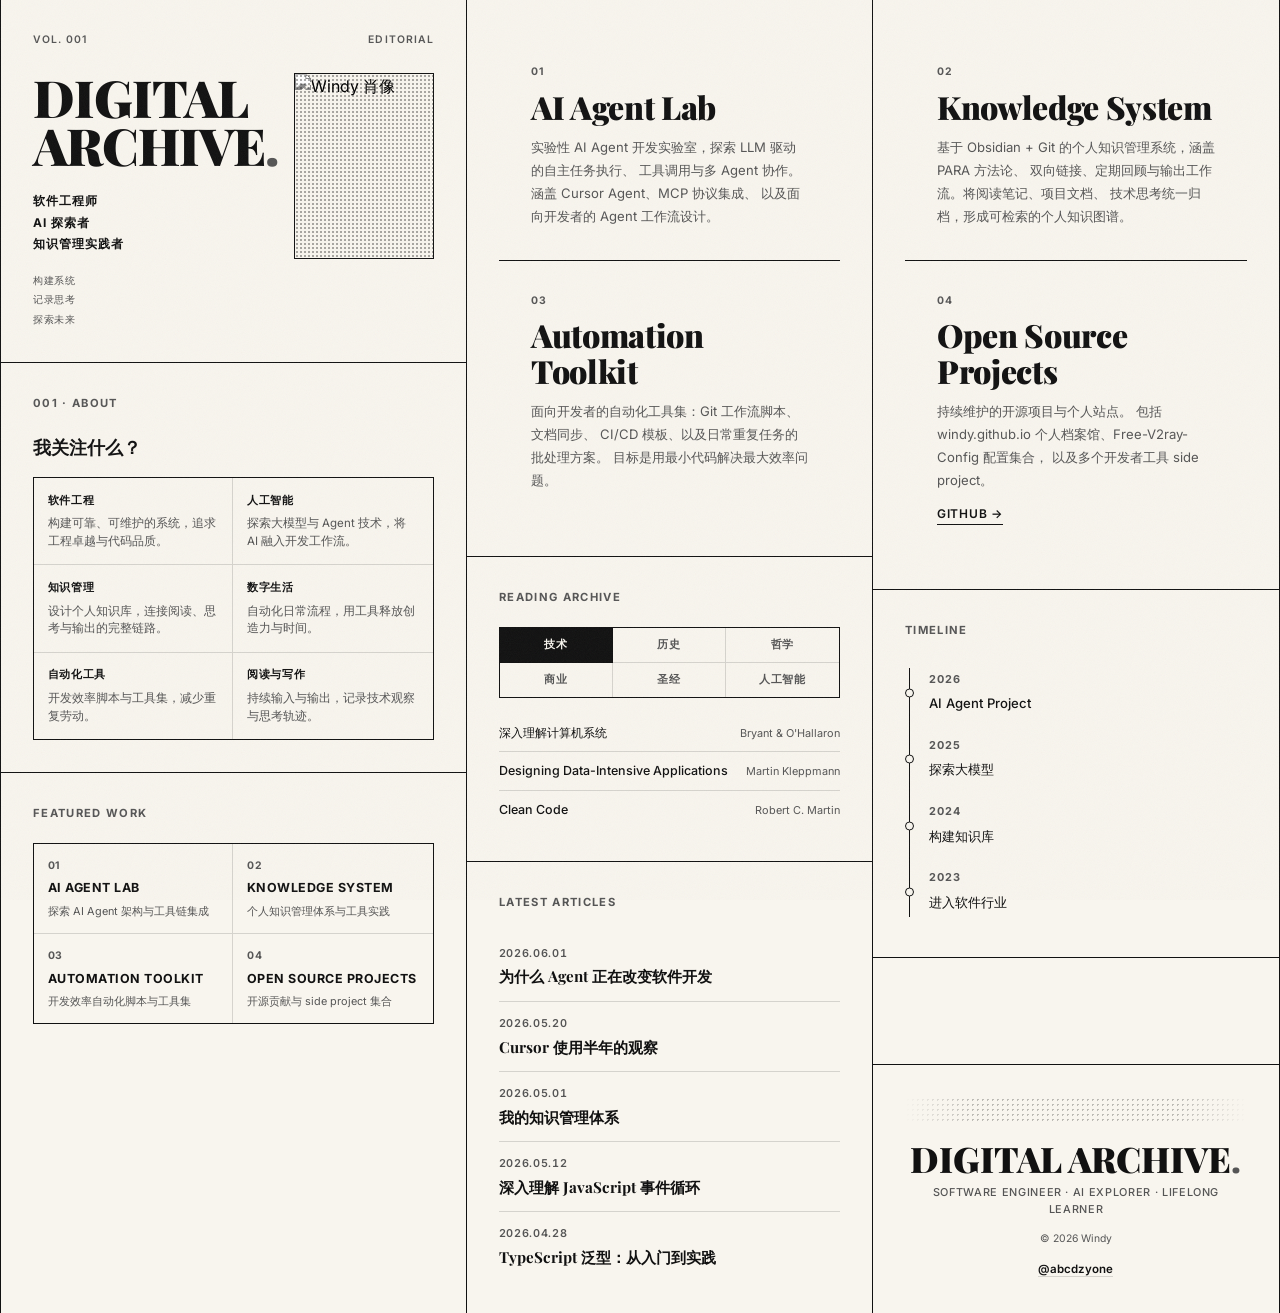
==== index.html @ 47e52637 "Rebuild site as Digital Archive editorial layout. Replace dark particle portfolio with magazine-styl" ====
<!DOCTYPE html>
<html lang="zh-CN">
<head>
  <meta charset="UTF-8" />
  <meta name="viewport" content="width=device-width, initial-scale=1.0" />
  <meta name="description" content="Digital Archive — 软件工程师、AI 探索者与知识管理实践者的个人档案馆。" />
  <title>Digital Archive · Windy</title>
  <link rel="preconnect" href="https://fonts.googleapis.com" />
  <link rel="preconnect" href="https://fonts.gstatic.com" crossorigin />
  <link href="https://fonts.googleapis.com/css2?family=Inter:wght@400;500;600;700&family=Playfair+Display:ital,wght@0,700;0,900;1,700&display=swap" rel="stylesheet" />
  <link rel="stylesheet" href="css/style.css" />
</head>
<body>
  <svg class="svg-defs" aria-hidden="true">
    <defs>
      <filter id="halftone" x="0" y="0" width="100%" height="100%">
        <feColorMatrix type="saturate" values="0" />
        <feComponentTransfer>
          <feFuncR type="discrete" tableValues="0 0.25 0.5 0.75 1" />
          <feFuncG type="discrete" tableValues="0 0.25 0.5 0.75 1" />
          <feFuncB type="discrete" tableValues="0 0.25 0.5 0.75 1" />
        </feComponentTransfer>
      </filter>
    </defs>
  </svg>

  <div class="paper-grain" aria-hidden="true"></div>

  <div class="archive">
    <!-- Column 1: Hero + About + Work Index -->
    <aside class="col col-left">
      <header class="hero" id="hero">
        <div class="hero-meta">
          <span class="meta-label">Vol. 001</span>
          <span class="meta-label">Editorial</span>
        </div>

        <div class="hero-body">
          <div class="hero-text">
            <h1 class="hero-title">DIGITAL<br />ARCHIVE<span class="title-dot">.</span></h1>
            <ul class="hero-roles">
              <li>软件工程师</li>
              <li>AI 探索者</li>
              <li>知识管理实践者</li>
            </ul>
            <ul class="hero-taglines">
              <li>构建系统</li>
              <li>记录思考</li>
              <li>探索未来</li>
            </ul>
          </div>

          <figure class="hero-portrait">
            <div class="portrait-frame">
              <img
                src="https://avatars.githubusercontent.com/u/45551140?v=4"
                alt="Windy 肖像"
                class="portrait-img"
                width="200"
                height="260"
              />
              <div class="portrait-halftone" aria-hidden="true"></div>
            </div>
          </figure>
        </div>
      </header>

      <section class="section about" id="about">
        <h2 class="section-label">001 · ABOUT</h2>
        <p class="about-lead">我关注什么？</p>
        <div class="about-columns">
          <div class="about-col">
            <h3>软件工程</h3>
            <p>构建可靠、可维护的系统，追求工程卓越与代码品质。</p>
          </div>
          <div class="about-col">
            <h3>人工智能</h3>
            <p>探索大模型与 Agent 技术，将 AI 融入开发工作流。</p>
          </div>
          <div class="about-col">
            <h3>知识管理</h3>
            <p>设计个人知识库，连接阅读、思考与输出的完整链路。</p>
          </div>
          <div class="about-col">
            <h3>数字生活</h3>
            <p>自动化日常流程，用工具释放创造力与时间。</p>
          </div>
          <div class="about-col">
            <h3>自动化工具</h3>
            <p>开发效率脚本与工具集，减少重复劳动。</p>
          </div>
          <div class="about-col">
            <h3>阅读与写作</h3>
            <p>持续输入与输出，记录技术观察与思考轨迹。</p>
          </div>
        </div>
      </section>

      <section class="section work-index" id="projects">
        <h2 class="section-label">FEATURED WORK</h2>
        <div class="work-cards">
          <a href="#work-01" class="work-card">
            <span class="work-num">01</span>
            <span class="work-name">AI Agent Lab</span>
            <span class="work-desc">探索 AI Agent 架构与工具链集成</span>
          </a>
          <a href="#work-02" class="work-card">
            <span class="work-num">02</span>
            <span class="work-name">Knowledge System</span>
            <span class="work-desc">个人知识管理体系与工具实践</span>
          </a>
          <a href="#work-03" class="work-card">
            <span class="work-num">03</span>
            <span class="work-name">Automation Toolkit</span>
            <span class="work-desc">开发效率自动化脚本与工具集</span>
          </a>
          <a href="#work-04" class="work-card">
            <span class="work-num">04</span>
            <span class="work-name">Open Source Projects</span>
            <span class="work-desc">开源贡献与 side project 集合</span>
          </a>
        </div>
      </section>
    </aside>

    <!-- Column 2: Featured Work + Reading + Articles -->
    <main class="col col-center">
      <section class="section work-detail">
        <article class="work-feature" id="work-01">
          <span class="work-num-lg">01</span>
          <h2 class="work-title">AI Agent Lab</h2>
          <p class="work-body">
            实验性 AI Agent 开发实验室，探索 LLM 驱动的自主任务执行、
            工具调用与多 Agent 协作。涵盖 Cursor Agent、MCP 协议集成、
            以及面向开发者的 Agent 工作流设计。
          </p>
        </article>

        <article class="work-feature" id="work-03">
          <span class="work-num-lg">03</span>
          <h2 class="work-title">Automation Toolkit</h2>
          <p class="work-body">
            面向开发者的自动化工具集：Git 工作流脚本、文档同步、
            CI/CD 模板、以及日常重复任务的批处理方案。
            目标是用最小代码解决最大效率问题。
          </p>
        </article>
      </section>

      <section class="section reading" id="reading">
        <h2 class="section-label">READING ARCHIVE</h2>
        <div class="reading-categories">
          <button class="reading-cat active" data-cat="tech">技术</button>
          <button class="reading-cat" data-cat="history">历史</button>
          <button class="reading-cat" data-cat="philosophy">哲学</button>
          <button class="reading-cat" data-cat="business">商业</button>
          <button class="reading-cat" data-cat="bible">圣经</button>
          <button class="reading-cat" data-cat="ai">人工智能</button>
        </div>
        <div class="reading-shelf">
          <div class="reading-panel active" data-panel="tech">
            <ul class="reading-list">
              <li><span class="book-title">深入理解计算机系统</span><span class="book-author">Bryant & O'Hallaron</span></li>
              <li><span class="book-title">Designing Data-Intensive Applications</span><span class="book-author">Martin Kleppmann</span></li>
              <li><span class="book-title">Clean Code</span><span class="book-author">Robert C. Martin</span></li>
            </ul>
          </div>
          <div class="reading-panel" data-panel="history">
            <ul class="reading-list">
              <li><span class="book-title">人类简史</span><span class="book-author">Yuval Noah Harari</span></li>
              <li><span class="book-title">枪炮、病菌与钢铁</span><span class="book-author">Jared Diamond</span></li>
              <li><span class="book-title">万历十五年</span><span class="book-author">黄仁宇</span></li>
            </ul>
          </div>
          <div class="reading-panel" data-panel="philosophy">
            <ul class="reading-list">
              <li><span class="book-title">沉思录</span><span class="book-author">Marcus Aurelius</span></li>
              <li><span class="book-title">存在与时间</span><span class="book-author">Martin Heidegger</span></li>
              <li><span class="book-title">哲学问题</span><span class="book-author">Bertrand Russell</span></li>
            </ul>
          </div>
          <div class="reading-panel" data-panel="business">
            <ul class="reading-list">
              <li><span class="book-title">从 0 到 1</span><span class="book-author">Peter Thiel</span></li>
              <li><span class="book-title">创新者的窘境</span><span class="book-author">Clayton Christensen</span></li>
              <li><span class="book-title">原则</span><span class="book-author">Ray Dalio</span></li>
            </ul>
          </div>
          <div class="reading-panel" data-panel="bible">
            <ul class="reading-list">
              <li><span class="book-title">圣经</span><span class="book-author">旧约 · 新约</span></li>
              <li><span class="book-title">天路历程</span><span class="book-author">John Bunyan</span></li>
              <li><span class="book-title">属灵操练礼赞</span><span class="book-author">Richard Foster</span></li>
            </ul>
          </div>
          <div class="reading-panel" data-panel="ai">
            <ul class="reading-list">
              <li><span class="book-title">Life 3.0</span><span class="book-author">Max Tegmark</span></li>
              <li><span class="book-title">AI Superpowers</span><span class="book-author">Kai-Fu Lee</span></li>
              <li><span class="book-title">The Alignment Problem</span><span class="book-author">Brian Christian</span></li>
            </ul>
          </div>
        </div>
      </section>

      <section class="section articles" id="writing">
        <h2 class="section-label">LATEST ARTICLES</h2>
        <ul class="article-list">
          <li>
            <a href="blog/agents-changing-dev.html">
              <time datetime="2026-06-01">2026.06.01</time>
              <span class="article-title">为什么 Agent 正在改变软件开发</span>
            </a>
          </li>
          <li>
            <a href="blog/cursor-observations.html">
              <time datetime="2026-05-20">2026.05.20</time>
              <span class="article-title">Cursor 使用半年的观察</span>
            </a>
          </li>
          <li>
            <a href="blog/knowledge-system.html">
              <time datetime="2026-05-01">2026.05.01</time>
              <span class="article-title">我的知识管理体系</span>
            </a>
          </li>
          <li>
            <a href="blog/js-event-loop.html">
              <time datetime="2026-05-12">2026.05.12</time>
              <span class="article-title">深入理解 JavaScript 事件循环</span>
            </a>
          </li>
          <li>
            <a href="blog/typescript-generics.html">
              <time datetime="2026-04-28">2026.04.28</time>
              <span class="article-title">TypeScript 泛型：从入门到实践</span>
            </a>
          </li>
        </ul>
      </section>
    </main>

    <!-- Column 3: Work Detail + Timeline + Footer -->
    <aside class="col col-right">
      <section class="section work-detail">
        <article class="work-feature" id="work-02">
          <span class="work-num-lg">02</span>
          <h2 class="work-title">Knowledge System</h2>
          <p class="work-body">
            基于 Obsidian + Git 的个人知识管理系统，涵盖 PARA 方法论、
            双向链接、定期回顾与输出工作流。将阅读笔记、项目文档、
            技术思考统一归档，形成可检索的个人知识图谱。
          </p>
        </article>

        <article class="work-feature" id="work-04">
          <span class="work-num-lg">04</span>
          <h2 class="work-title">Open Source Projects</h2>
          <p class="work-body">
            持续维护的开源项目与个人站点。
            包括 windy.github.io 个人档案馆、Free-V2ray-Config 配置集合，
            以及多个开发者工具 side project。
          </p>
          <a href="https://github.com/abcdzyone" target="_blank" rel="noopener" class="work-link">GitHub →</a>
        </article>
      </section>

      <section class="section timeline" id="timeline">
        <h2 class="section-label">TIMELINE</h2>
        <ol class="timeline-list">
          <li>
            <span class="timeline-year">2026</span>
            <span class="timeline-event">AI Agent Project</span>
          </li>
          <li>
            <span class="timeline-year">2025</span>
            <span class="timeline-event">探索大模型</span>
          </li>
          <li>
            <span class="timeline-year">2024</span>
            <span class="timeline-event">构建知识库</span>
          </li>
          <li>
            <span class="timeline-year">2023</span>
            <span class="timeline-event">进入软件行业</span>
          </li>
        </ol>
      </section>

      <footer class="site-footer">
        <div class="footer-halftone" aria-hidden="true"></div>
        <h2 class="footer-title">DIGITAL ARCHIVE<span class="title-dot">.</span></h2>
        <p class="footer-roles">Software Engineer · AI Explorer · Lifelong Learner</p>
        <p class="footer-copy">© 2026 Windy</p>
        <a href="https://github.com/abcdzyone" target="_blank" rel="noopener" class="footer-github">@abcdzyone</a>
      </footer>
    </aside>
  </div>

  <button class="mobile-nav-toggle" aria-label="打开导航" aria-expanded="false">
    <span></span><span></span><span></span>
  </button>
  <nav class="mobile-nav" aria-hidden="true">
    <a href="#about">About</a>
    <a href="#projects">Work</a>
    <a href="#writing">Writing</a>
    <a href="#reading">Reading</a>
    <a href="#timeline">Timeline</a>
  </nav>

  <script src="js/main.js"></script>
</body>
</html>
---- css/style.css ----
*, *::before, *::after { box-sizing: border-box; margin: 0; padding: 0; }

:root {
  --bg: #F3EFE7;
  --paper: #F8F5EE;
  --text: #111111;
  --text-secondary: #555555;
  --accent: #222222;
  --border: #111111;
  --border-light: rgba(17, 17, 17, 0.15);
  --font-serif: 'Playfair Display', 'Georgia', 'Times New Roman', serif;
  --font-sans: 'Inter', -apple-system, 'PingFang SC', 'Helvetica Neue', sans-serif;
  --col-gap: 0;
  --section-pad: clamp(1.25rem, 3vw, 2rem);
}

html { scroll-behavior: smooth; }

body {
  font-family: var(--font-sans);
  background: var(--bg);
  color: var(--text);
  line-height: 1.6;
  overflow-x: hidden;
  -webkit-font-smoothing: antialiased;
}

.svg-defs {
  position: absolute;
  width: 0;
  height: 0;
  overflow: hidden;
}

/* ── Paper texture overlay ── */
.paper-grain {
  position: fixed;
  inset: 0;
  pointer-events: none;
  z-index: 9999;
  opacity: 0.05;
  background-image: url("data:image/svg+xml,%3Csvg viewBox='0 0 256 256' xmlns='http://www.w3.org/2000/svg'%3E%3Cfilter id='n'%3E%3CfeTurbulence type='fractalNoise' baseFrequency='0.85' numOctaves='4' stitchTiles='stitch'/%3E%3C/filter%3E%3Crect width='100%25' height='100%25' filter='url(%23n)'/%3E%3C/svg%3E");
  background-size: 200px 200px;
}

/* ── 3-column archive grid ── */
.archive {
  display: grid;
  grid-template-columns: 1fr 1fr 1fr;
  min-height: 100vh;
  max-width: 1440px;
  margin: 0 auto;
  background: var(--paper);
  border-left: 1px solid var(--border);
  border-right: 1px solid var(--border);
}

.col {
  border-right: 1px solid var(--border);
  display: flex;
  flex-direction: column;
}

.col:last-child { border-right: none; }

.section {
  padding: var(--section-pad);
  border-bottom: 1px solid var(--border);
}

.section:last-child { border-bottom: none; }

.section-label {
  font-family: var(--font-sans);
  font-size: 0.7rem;
  font-weight: 700;
  letter-spacing: 0.12em;
  text-transform: uppercase;
  margin-bottom: 1.25rem;
  color: var(--text-secondary);
}

/* ── Hero ── */
.hero {
  padding: var(--section-pad);
  border-bottom: 1px solid var(--border);
  flex-shrink: 0;
}

.hero-meta {
  display: flex;
  justify-content: space-between;
  margin-bottom: 1.5rem;
}

.meta-label {
  font-size: 0.65rem;
  font-weight: 600;
  letter-spacing: 0.1em;
  text-transform: uppercase;
  color: var(--text-secondary);
}

.hero-body {
  display: flex;
  gap: 1rem;
  align-items: flex-start;
}

.hero-text { flex: 1; min-width: 0; }

.hero-title {
  font-family: var(--font-serif);
  font-size: clamp(2rem, 5vw, 3.2rem);
  font-weight: 900;
  line-height: 0.95;
  letter-spacing: -0.02em;
  margin-bottom: 1.25rem;
}

.title-dot { color: var(--text-secondary); }

.hero-roles {
  list-style: none;
  margin-bottom: 1rem;
}

.hero-roles li {
  font-size: 0.75rem;
  font-weight: 700;
  letter-spacing: 0.08em;
  text-transform: uppercase;
  line-height: 1.8;
}

.hero-taglines {
  list-style: none;
}

.hero-taglines li {
  font-size: 0.65rem;
  font-weight: 500;
  letter-spacing: 0.06em;
  text-transform: uppercase;
  color: var(--text-secondary);
  line-height: 1.9;
}

/* ── Halftone portrait ── */
.hero-portrait {
  flex-shrink: 0;
  width: clamp(80px, 22vw, 140px);
}

.portrait-frame {
  position: relative;
  border: 1px solid var(--border);
  overflow: hidden;
  aspect-ratio: 3 / 4;
}

.portrait-img {
  width: 100%;
  height: 100%;
  object-fit: cover;
  display: block;
  filter: grayscale(100%) contrast(1.3) url(#halftone);
}

.portrait-halftone {
  position: absolute;
  inset: 0;
  background-image: radial-gradient(circle, var(--text) 0.8px, transparent 0.8px);
  background-size: 4px 4px;
  mix-blend-mode: multiply;
  opacity: 0.35;
  pointer-events: none;
}

/* ── About ── */
.about-lead {
  font-family: var(--font-serif);
  font-size: 1.1rem;
  font-weight: 700;
  margin-bottom: 1rem;
}

.about-columns {
  display: grid;
  grid-template-columns: 1fr 1fr;
  gap: 0;
  border: 1px solid var(--border);
}

.about-col {
  padding: 0.85rem;
  border-right: 1px solid var(--border-light);
  border-bottom: 1px solid var(--border-light);
}

.about-col:nth-child(2n) { border-right: none; }
.about-col:nth-last-child(-n+2) { border-bottom: none; }

.about-col h3 {
  font-size: 0.7rem;
  font-weight: 700;
  letter-spacing: 0.06em;
  text-transform: uppercase;
  margin-bottom: 0.35rem;
}

.about-col p {
  font-size: 0.72rem;
  color: var(--text-secondary);
  line-height: 1.55;
}

/* ── Featured Work Index ── */
.work-index { flex: 1; }

.work-cards {
  display: grid;
  grid-template-columns: 1fr 1fr;
  gap: 0;
  border: 1px solid var(--border);
}

.work-card {
  display: flex;
  flex-direction: column;
  padding: 0.85rem;
  border-right: 1px solid var(--border-light);
  border-bottom: 1px solid var(--border-light);
  text-decoration: none;
  color: inherit;
  transition: background 0.2s;
}

.work-card:nth-child(2n) { border-right: none; }
.work-card:nth-last-child(-n+2) { border-bottom: none; }

.work-card:hover { background: rgba(17, 17, 17, 0.03); }

.work-num {
  font-size: 0.65rem;
  font-weight: 700;
  letter-spacing: 0.08em;
  color: var(--text-secondary);
  margin-bottom: 0.25rem;
}

.work-name {
  font-size: 0.78rem;
  font-weight: 700;
  letter-spacing: 0.04em;
  text-transform: uppercase;
  margin-bottom: 0.35rem;
}

.work-desc {
  font-size: 0.68rem;
  color: var(--text-secondary);
  line-height: 1.45;
}

/* ── Featured Work Detail ── */
.work-detail .section-label { display: none; }

.work-feature {
  padding: var(--section-pad);
  border-bottom: 1px solid var(--border);
}

.work-feature:last-child { border-bottom: none; }

.work-num-lg {
  display: block;
  font-size: 0.65rem;
  font-weight: 700;
  letter-spacing: 0.1em;
  color: var(--text-secondary);
  margin-bottom: 0.5rem;
}

.work-title {
  font-family: var(--font-serif);
  font-size: clamp(1.4rem, 3vw, 2rem);
  font-weight: 900;
  line-height: 1.1;
  margin-bottom: 0.75rem;
  letter-spacing: -0.01em;
}

.work-body {
  font-size: 0.82rem;
  color: var(--text-secondary);
  line-height: 1.75;
}

.work-link {
  display: inline-block;
  margin-top: 0.75rem;
  font-size: 0.75rem;
  font-weight: 600;
  letter-spacing: 0.06em;
  text-transform: uppercase;
  color: var(--text);
  text-decoration: none;
  border-bottom: 1px solid var(--border);
  padding-bottom: 1px;
  transition: opacity 0.2s;
}

.work-link:hover { opacity: 0.6; }

/* ── Reading Archive ── */
.reading-categories {
  display: grid;
  grid-template-columns: repeat(3, 1fr);
  gap: 0;
  border: 1px solid var(--border);
  margin-bottom: 1rem;
}

.reading-cat {
  padding: 0.6rem 0.4rem;
  font-family: var(--font-sans);
  font-size: 0.68rem;
  font-weight: 600;
  letter-spacing: 0.06em;
  text-transform: uppercase;
  background: none;
  border: none;
  border-right: 1px solid var(--border-light);
  border-bottom: 1px solid var(--border-light);
  cursor: pointer;
  color: var(--text-secondary);
  transition: background 0.2s, color 0.2s;
}

.reading-cat:nth-child(3n) { border-right: none; }
.reading-cat:nth-last-child(-n+3) { border-bottom: none; }

.reading-cat:hover,
.reading-cat.active {
  background: var(--text);
  color: var(--paper);
}

.reading-panel { display: none; }
.reading-panel.active { display: block; }

.reading-list {
  list-style: none;
}

.reading-list li {
  display: flex;
  justify-content: space-between;
  align-items: baseline;
  gap: 1rem;
  padding: 0.55rem 0;
  border-bottom: 1px solid var(--border-light);
  font-size: 0.78rem;
}

.reading-list li:last-child { border-bottom: none; }

.book-title { font-weight: 500; }
.book-author {
  font-size: 0.68rem;
  color: var(--text-secondary);
  white-space: nowrap;
}

/* ── Articles ── */
.article-list {
  list-style: none;
}

.article-list li {
  border-bottom: 1px solid var(--border-light);
}

.article-list li:last-child { border-bottom: none; }

.article-list a {
  display: flex;
  flex-direction: column;
  gap: 0.25rem;
  padding: 0.85rem 0;
  text-decoration: none;
  color: inherit;
  transition: opacity 0.2s;
}

.article-list a:hover { opacity: 0.6; }

.article-list time {
  font-size: 0.68rem;
  font-weight: 600;
  letter-spacing: 0.06em;
  color: var(--text-secondary);
  font-variant-numeric: tabular-nums;
}

.article-title {
  font-family: var(--font-serif);
  font-size: 0.95rem;
  font-weight: 700;
  line-height: 1.35;
}

/* ── Timeline ── */
.timeline-list {
  list-style: none;
  position: relative;
  padding-left: 1.5rem;
}

.timeline-list::before {
  content: '';
  position: absolute;
  left: 4px;
  top: 0.5rem;
  bottom: 0.5rem;
  width: 1px;
  background: var(--border);
}

.timeline-list li {
  position: relative;
  padding: 0.65rem 0;
}

.timeline-list li::before {
  content: '';
  position: absolute;
  left: -1.5rem;
  top: 50%;
  transform: translateY(-50%);
  width: 9px;
  height: 9px;
  border: 1px solid var(--border);
  border-radius: 50%;
  background: var(--paper);
}

.timeline-year {
  display: block;
  font-size: 0.68rem;
  font-weight: 700;
  letter-spacing: 0.08em;
  color: var(--text-secondary);
  margin-bottom: 0.15rem;
}

.timeline-event {
  font-size: 0.82rem;
  font-weight: 500;
}

/* ── Footer ── */
.site-footer {
  margin-top: auto;
  padding: var(--section-pad);
  text-align: center;
  border-top: 1px solid var(--border);
  position: relative;
}

.footer-halftone {
  height: 24px;
  margin-bottom: 1.25rem;
  background-image: radial-gradient(circle, var(--text) 1px, transparent 1px);
  background-size: 5px 5px;
  opacity: 0.25;
  mask-image: linear-gradient(to right, transparent, #000 20%, #000 80%, transparent);
}

.footer-title {
  font-family: var(--font-serif);
  font-size: clamp(1.5rem, 4vw, 2.2rem);
  font-weight: 900;
  line-height: 1;
  margin-bottom: 0.5rem;
}

.footer-roles {
  font-size: 0.68rem;
  font-weight: 500;
  letter-spacing: 0.06em;
  text-transform: uppercase;
  color: var(--text-secondary);
  margin-bottom: 0.75rem;
}

.footer-copy {
  font-size: 0.65rem;
  color: var(--text-secondary);
  margin-bottom: 0.5rem;
}

.footer-github {
  font-size: 0.72rem;
  font-weight: 600;
  color: var(--text);
  text-decoration: none;
  border-bottom: 1px solid var(--border-light);
}

.footer-github:hover { opacity: 0.6; }

/* ── Mobile nav ── */
.mobile-nav-toggle {
  display: none;
  position: fixed;
  bottom: 1.5rem;
  right: 1.5rem;
  z-index: 200;
  width: 48px;
  height: 48px;
  border: 1px solid var(--border);
  background: var(--paper);
  cursor: pointer;
  flex-direction: column;
  align-items: center;
  justify-content: center;
  gap: 5px;
}

.mobile-nav-toggle span {
  display: block;
  width: 20px;
  height: 1.5px;
  background: var(--text);
  transition: transform 0.3s, opacity 0.3s;
}

.mobile-nav {
  display: none;
  position: fixed;
  inset: 0;
  z-index: 190;
  background: var(--paper);
  flex-direction: column;
  align-items: center;
  justify-content: center;
  gap: 1.5rem;
}

.mobile-nav.open { display: flex; }

.mobile-nav a {
  font-family: var(--font-serif);
  font-size: 1.5rem;
  font-weight: 700;
  color: var(--text);
  text-decoration: none;
}

.mobile-nav-toggle.open span:nth-child(1) { transform: translateY(6.5px) rotate(45deg); }
.mobile-nav-toggle.open span:nth-child(2) { opacity: 0; }
.mobile-nav-toggle.open span:nth-child(3) { transform: translateY(-6.5px) rotate(-45deg); }

/* ── Responsive ── */
@media (max-width: 1024px) {
  .archive {
    grid-template-columns: 1fr 1fr;
  }

  .col-left {
    grid-column: 1 / -1;
    border-right: none;
    border-bottom: 1px solid var(--border);
  }

  .col-center { border-right: 1px solid var(--border); }
  .col-right { border-right: none; }
}

@media (max-width: 640px) {
  .archive {
    grid-template-columns: 1fr;
    border-left: none;
    border-right: none;
  }

  .col {
    border-right: none;
  }

  .hero-body {
    flex-direction: column-reverse;
    align-items: center;
  }

  .hero-portrait { width: 120px; }

  .about-columns { grid-template-columns: 1fr; }

  .about-col {
    border-right: none;
  }

  .about-col:nth-last-child(-n+2) { border-bottom: 1px solid var(--border-light); }
  .about-col:last-child { border-bottom: none; }

  .work-cards { grid-template-columns: 1fr; }

  .work-card {
    border-right: none;
  }

  .work-card:nth-last-child(-n+2) { border-bottom: 1px solid var(--border-light); }
  .work-card:last-child { border-bottom: none; }

  .reading-categories { grid-template-columns: repeat(2, 1fr); }
  .reading-cat:nth-child(3n) { border-right: 1px solid var(--border-light); }
  .reading-cat:nth-child(2n) { border-right: none; }

  .mobile-nav-toggle { display: flex; }
}
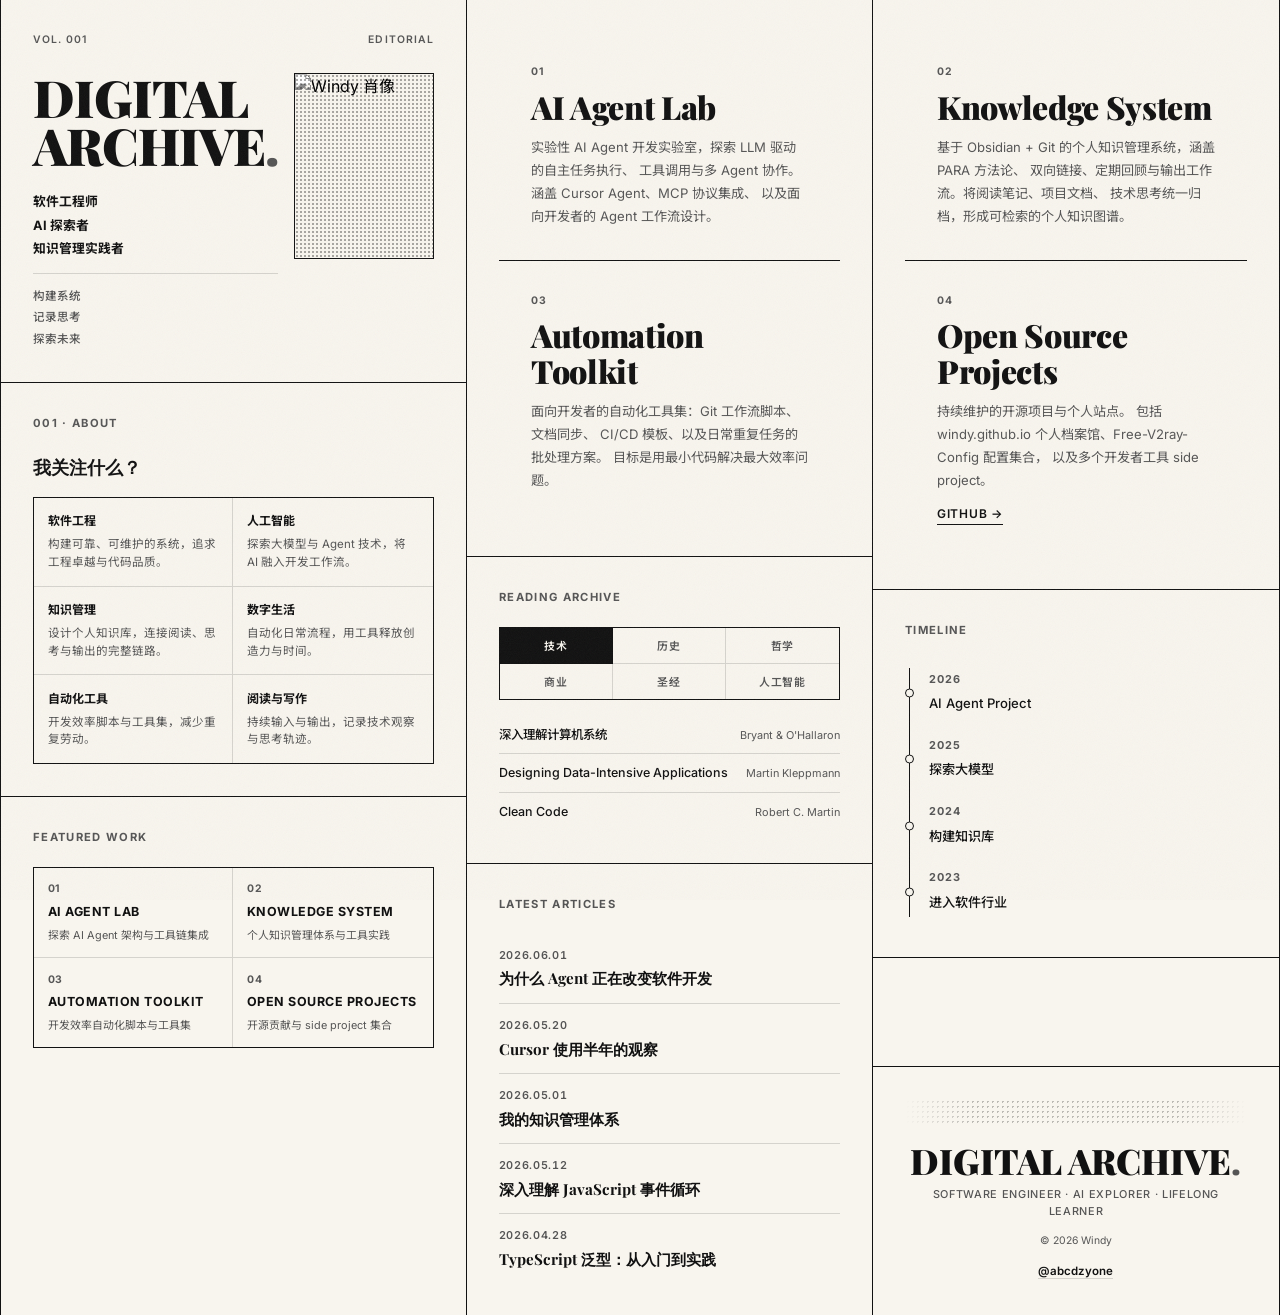
==== commit 31bcdeaf: "Fix hero Chinese typography and mobile list layout. Remove uppercase letter-spacing on CJK text, res" ====
--- a/index.html
+++ b/index.html
@@ -7,7 +7,7 @@
   <title>Digital Archive · Windy</title>
   <link rel="preconnect" href="https://fonts.googleapis.com" />
   <link rel="preconnect" href="https://fonts.gstatic.com" crossorigin />
-  <link href="https://fonts.googleapis.com/css2?family=Inter:wght@400;500;600;700&family=Playfair+Display:ital,wght@0,700;0,900;1,700&display=swap" rel="stylesheet" />
+  <link href="https://fonts.googleapis.com/css2?family=Inter:wght@400;500;600;700&family=Noto+Sans+SC:wght@400;500;700&family=Playfair+Display:ital,wght@0,700;0,900;1,700&display=swap" rel="stylesheet" />
   <link rel="stylesheet" href="css/style.css" />
 </head>
 <body>
--- a/css/style.css
+++ b/css/style.css
@@ -8,8 +8,8 @@
   --accent: #222222;
   --border: #111111;
   --border-light: rgba(17, 17, 17, 0.15);
-  --font-serif: 'Playfair Display', 'Georgia', 'Times New Roman', serif;
-  --font-sans: 'Inter', -apple-system, 'PingFang SC', 'Helvetica Neue', sans-serif;
+  --font-serif: 'Playfair Display', 'Georgia', 'Songti SC', 'SimSun', serif;
+  --font-sans: 'Inter', 'PingFang SC', 'Microsoft YaHei', 'Noto Sans SC', -apple-system, sans-serif;
   --col-gap: 0;
   --section-pad: clamp(1.25rem, 3vw, 2rem);
 }
@@ -120,30 +120,35 @@
 
 .title-dot { color: var(--text-secondary); }
 
-.hero-roles {
-  list-style: none;
-  margin-bottom: 1rem;
-}
-
-.hero-roles li {
-  font-size: 0.75rem;
-  font-weight: 700;
-  letter-spacing: 0.08em;
-  text-transform: uppercase;
-  line-height: 1.8;
-}
-
+.hero-roles,
 .hero-taglines {
   list-style: none;
+  padding: 0;
+  margin: 0;
+}
+
+.hero-roles {
+  margin-bottom: 0.75rem;
+}
+
+.hero-roles li {
+  font-size: 0.8rem;
+  font-weight: 700;
+  line-height: 1.85;
+  letter-spacing: normal;
+}
+
+.hero-taglines {
+  padding-top: 0.75rem;
+  border-top: 1px solid var(--border-light);
 }
 
 .hero-taglines li {
-  font-size: 0.65rem;
+  font-size: 0.72rem;
   font-weight: 500;
-  letter-spacing: 0.06em;
-  text-transform: uppercase;
-  color: var(--text-secondary);
-  line-height: 1.9;
+  letter-spacing: normal;
+  color: var(--text-secondary);
+  line-height: 1.85;
 }
 
 /* ── Halftone portrait ── */
@@ -202,10 +207,9 @@
 .about-col:nth-last-child(-n+2) { border-bottom: none; }
 
 .about-col h3 {
-  font-size: 0.7rem;
-  font-weight: 700;
-  letter-spacing: 0.06em;
-  text-transform: uppercase;
+  font-size: 0.75rem;
+  font-weight: 700;
+  letter-spacing: normal;
   margin-bottom: 0.35rem;
 }
 
@@ -527,6 +531,9 @@
   align-items: center;
   justify-content: center;
   gap: 5px;
+  -webkit-appearance: none;
+  appearance: none;
+  padding: 0;
 }
 
 .mobile-nav-toggle span {
@@ -591,11 +598,19 @@
   }
 
   .hero-body {
-    flex-direction: column-reverse;
-    align-items: center;
-  }
-
-  .hero-portrait { width: 120px; }
+    flex-direction: column;
+    align-items: stretch;
+  }
+
+  .hero-text {
+    width: 100%;
+  }
+
+  .hero-portrait {
+    width: 100%;
+    max-width: 160px;
+    margin: 0 auto 1.25rem;
+  }
 
   .about-columns { grid-template-columns: 1fr; }
 
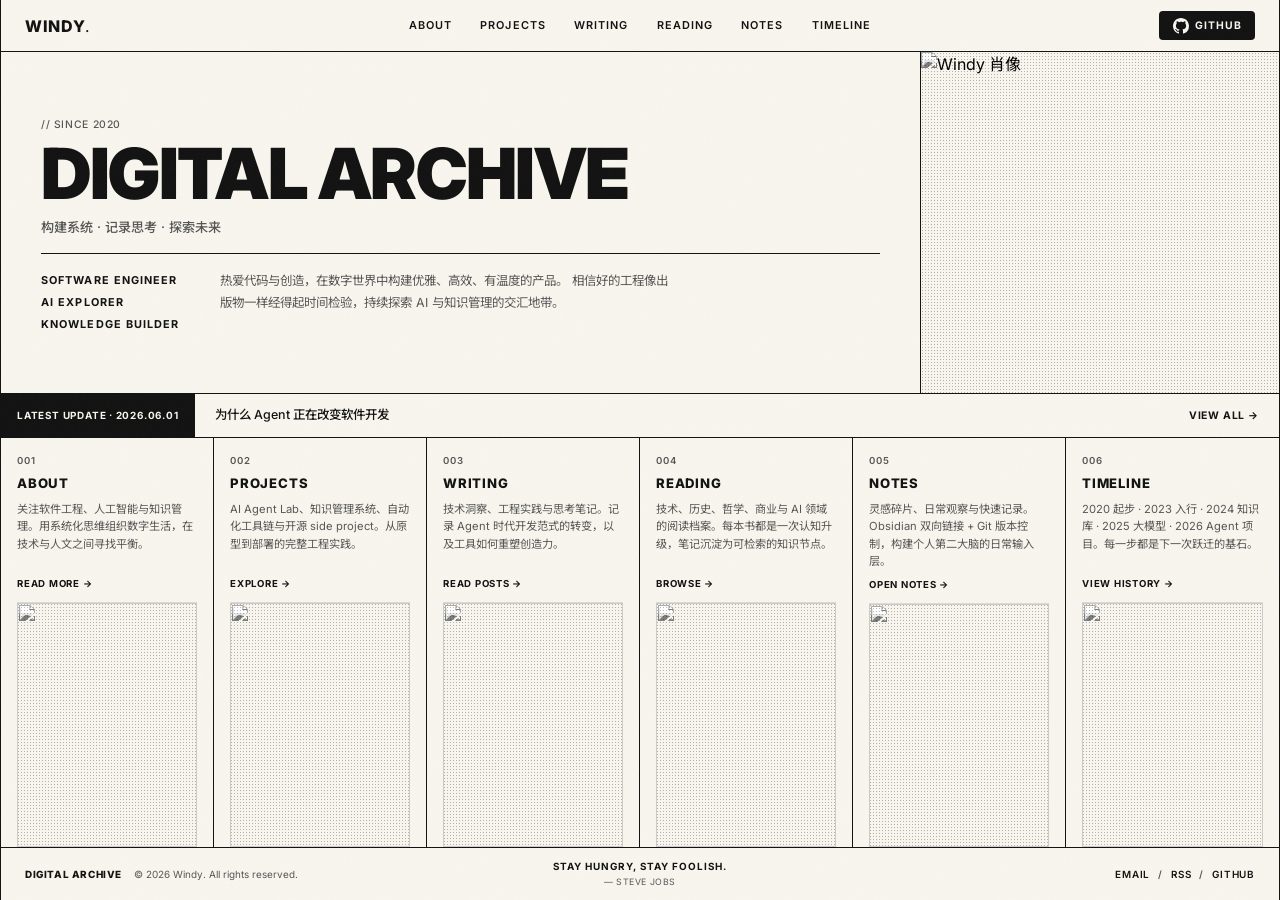
==== commit 6f3795d9: "Redesign as single-screen PC layout per mockup. Header, hero with portrait, latest-update ticker, si" ====
--- a/index.html
+++ b/index.html
@@ -3,11 +3,11 @@
 <head>
   <meta charset="UTF-8" />
   <meta name="viewport" content="width=device-width, initial-scale=1.0" />
-  <meta name="description" content="Digital Archive — 软件工程师、AI 探索者与知识管理实践者的个人档案馆。" />
-  <title>Digital Archive · Windy</title>
+  <meta name="description" content="Windy — Digital Archive. 软件工程师、AI 探索者与知识管理实践者。" />
+  <title>WINDY · Digital Archive</title>
   <link rel="preconnect" href="https://fonts.googleapis.com" />
   <link rel="preconnect" href="https://fonts.gstatic.com" crossorigin />
-  <link href="https://fonts.googleapis.com/css2?family=Inter:wght@400;500;600;700&family=Noto+Sans+SC:wght@400;500;700&family=Playfair+Display:ital,wght@0,700;0,900;1,700&display=swap" rel="stylesheet" />
+  <link href="https://fonts.googleapis.com/css2?family=Inter:wght@400;500;600;700;800;900&family=Noto+Sans+SC:wght@400;500;700&display=swap" rel="stylesheet" />
   <link rel="stylesheet" href="css/style.css" />
 </head>
 <body>
@@ -16,9 +16,9 @@
       <filter id="halftone" x="0" y="0" width="100%" height="100%">
         <feColorMatrix type="saturate" values="0" />
         <feComponentTransfer>
-          <feFuncR type="discrete" tableValues="0 0.25 0.5 0.75 1" />
-          <feFuncG type="discrete" tableValues="0 0.25 0.5 0.75 1" />
-          <feFuncB type="discrete" tableValues="0 0.25 0.5 0.75 1" />
+          <feFuncR type="discrete" tableValues="0 0.2 0.4 0.6 0.8 1" />
+          <feFuncG type="discrete" tableValues="0 0.2 0.4 0.6 0.8 1" />
+          <feFuncB type="discrete" tableValues="0 0.2 0.4 0.6 0.8 1" />
         </feComponentTransfer>
       </filter>
     </defs>
@@ -26,287 +26,150 @@
 
   <div class="paper-grain" aria-hidden="true"></div>
 
-  <div class="archive">
-    <!-- Column 1: Hero + About + Work Index -->
-    <aside class="col col-left">
-      <header class="hero" id="hero">
-        <div class="hero-meta">
-          <span class="meta-label">Vol. 001</span>
-          <span class="meta-label">Editorial</span>
+  <div class="site">
+    <!-- Header -->
+    <header class="site-header">
+      <a href="#" class="brand">WINDY<span class="brand-dot">.</span></a>
+      <nav class="site-nav" aria-label="主导航">
+        <a href="#about">ABOUT</a>
+        <a href="#projects">PROJECTS</a>
+        <a href="#writing">WRITING</a>
+        <a href="#reading">READING</a>
+        <a href="#notes">NOTES</a>
+        <a href="#timeline">TIMELINE</a>
+      </nav>
+      <a href="https://github.com/abcdzyone" target="_blank" rel="noopener" class="btn-github">
+        <svg width="16" height="16" viewBox="0 0 24 24" fill="currentColor" aria-hidden="true"><path d="M12 0C5.37 0 0 5.37 0 12c0 5.31 3.435 9.795 8.205 11.385.6.105.825-.255.825-.57 0-.285-.015-1.23-.015-2.235-3.015.555-3.795-.735-4.035-1.41-.135-.345-.72-1.41-1.23-1.695-.42-.225-1.02-.78-.015-.795.945-.015 1.62.87 1.845 1.23 1.08 1.815 2.805 1.305 3.495.99.105-.78.42-1.305.765-1.605-2.67-.3-5.46-1.335-5.46-5.925 0-1.305.465-2.385 1.23-3.225-.12-.3-.54-1.53.12-3.18 0 0 1.005-.315 3.3 1.23.96-.27 1.98-.405 3-.405s2.04.135 3 .405c2.295-1.56 3.3-1.23 3.3-1.23.66 1.65.24 2.88.12 3.18.765.84 1.23 1.905 1.23 3.225 0 4.605-2.805 5.625-5.475 5.925.435.375.81 1.095.81 2.22 0 1.605-.015 2.895-.015 3.3 0 .315.225.69.825.57A12.02 12.02 0 0024 12c0-6.63-5.37-12-12-12z"/></svg>
+        GITHUB
+      </a>
+    </header>
+
+    <!-- Hero -->
+    <section class="hero" id="hero">
+      <div class="hero-left">
+        <p class="hero-since">// SINCE 2020</p>
+        <h1 class="hero-title">DIGITAL ARCHIVE</h1>
+        <p class="hero-tagline">构建系统 · 记录思考 · 探索未来</p>
+        <hr class="hero-rule" />
+        <div class="hero-split">
+          <ul class="hero-roles">
+            <li>SOFTWARE ENGINEER</li>
+            <li>AI EXPLORER</li>
+            <li>KNOWLEDGE BUILDER</li>
+          </ul>
+          <p class="hero-bio">
+            热爱代码与创造，在数字世界中构建优雅、高效、有温度的产品。
+            相信好的工程像出版物一样经得起时间检验，持续探索 AI 与知识管理的交汇地带。
+          </p>
         </div>
+      </div>
+      <figure class="hero-portrait">
+        <img
+          src="https://avatars.githubusercontent.com/u/45551140?v=4"
+          alt="Windy 肖像"
+          class="halftone-img"
+          width="320"
+          height="400"
+        />
+        <div class="halftone-overlay" aria-hidden="true"></div>
+      </figure>
+    </section>
 
-        <div class="hero-body">
-          <div class="hero-text">
-            <h1 class="hero-title">DIGITAL<br />ARCHIVE<span class="title-dot">.</span></h1>
-            <ul class="hero-roles">
-              <li>软件工程师</li>
-              <li>AI 探索者</li>
-              <li>知识管理实践者</li>
-            </ul>
-            <ul class="hero-taglines">
-              <li>构建系统</li>
-              <li>记录思考</li>
-              <li>探索未来</li>
-            </ul>
-          </div>
+    <!-- Latest Update Ticker -->
+    <div class="ticker">
+      <span class="ticker-badge">LATEST UPDATE · 2026.06.01</span>
+      <a href="blog/agents-changing-dev.html" class="ticker-title">为什么 Agent 正在改变软件开发</a>
+      <a href="#writing" class="ticker-more">VIEW ALL →</a>
+    </div>
 
-          <figure class="hero-portrait">
-            <div class="portrait-frame">
-              <img
-                src="https://avatars.githubusercontent.com/u/45551140?v=4"
-                alt="Windy 肖像"
-                class="portrait-img"
-                width="200"
-                height="260"
-              />
-              <div class="portrait-halftone" aria-hidden="true"></div>
-            </div>
-          </figure>
+    <!-- Category Grid -->
+    <section class="category-grid">
+      <article class="category-card" id="about">
+        <span class="cat-num">001</span>
+        <h2 class="cat-title">ABOUT</h2>
+        <p class="cat-desc">关注软件工程、人工智能与知识管理。用系统化思维组织数字生活，在技术与人文之间寻找平衡。</p>
+        <a href="#about" class="cat-link">READ MORE →</a>
+        <div class="cat-image">
+          <img src="https://images.unsplash.com/photo-1486406146926-c627a92ad1ab?w=400&h=280&fit=crop&q=80" alt="" class="halftone-img" loading="lazy" />
+          <div class="halftone-overlay" aria-hidden="true"></div>
         </div>
-      </header>
+      </article>
 
-      <section class="section about" id="about">
-        <h2 class="section-label">001 · ABOUT</h2>
-        <p class="about-lead">我关注什么？</p>
-        <div class="about-columns">
-          <div class="about-col">
-            <h3>软件工程</h3>
-            <p>构建可靠、可维护的系统，追求工程卓越与代码品质。</p>
-          </div>
-          <div class="about-col">
-            <h3>人工智能</h3>
-            <p>探索大模型与 Agent 技术，将 AI 融入开发工作流。</p>
-          </div>
-          <div class="about-col">
-            <h3>知识管理</h3>
-            <p>设计个人知识库，连接阅读、思考与输出的完整链路。</p>
-          </div>
-          <div class="about-col">
-            <h3>数字生活</h3>
-            <p>自动化日常流程，用工具释放创造力与时间。</p>
-          </div>
-          <div class="about-col">
-            <h3>自动化工具</h3>
-            <p>开发效率脚本与工具集，减少重复劳动。</p>
-          </div>
-          <div class="about-col">
-            <h3>阅读与写作</h3>
-            <p>持续输入与输出，记录技术观察与思考轨迹。</p>
-          </div>
+      <article class="category-card" id="projects">
+        <span class="cat-num">002</span>
+        <h2 class="cat-title">PROJECTS</h2>
+        <p class="cat-desc">AI Agent Lab、知识管理系统、自动化工具链与开源 side project。从原型到部署的完整工程实践。</p>
+        <a href="https://github.com/abcdzyone" target="_blank" rel="noopener" class="cat-link">EXPLORE →</a>
+        <div class="cat-image">
+          <img src="https://images.unsplash.com/photo-1512820790803-83ca734da794?w=400&h=280&fit=crop&q=80" alt="" class="halftone-img" loading="lazy" />
+          <div class="halftone-overlay" aria-hidden="true"></div>
         </div>
-      </section>
+      </article>
 
-      <section class="section work-index" id="projects">
-        <h2 class="section-label">FEATURED WORK</h2>
-        <div class="work-cards">
-          <a href="#work-01" class="work-card">
-            <span class="work-num">01</span>
-            <span class="work-name">AI Agent Lab</span>
-            <span class="work-desc">探索 AI Agent 架构与工具链集成</span>
-          </a>
-          <a href="#work-02" class="work-card">
-            <span class="work-num">02</span>
-            <span class="work-name">Knowledge System</span>
-            <span class="work-desc">个人知识管理体系与工具实践</span>
-          </a>
-          <a href="#work-03" class="work-card">
-            <span class="work-num">03</span>
-            <span class="work-name">Automation Toolkit</span>
-            <span class="work-desc">开发效率自动化脚本与工具集</span>
-          </a>
-          <a href="#work-04" class="work-card">
-            <span class="work-num">04</span>
-            <span class="work-name">Open Source Projects</span>
-            <span class="work-desc">开源贡献与 side project 集合</span>
-          </a>
+      <article class="category-card" id="writing">
+        <span class="cat-num">003</span>
+        <h2 class="cat-title">WRITING</h2>
+        <p class="cat-desc">技术洞察、工程实践与思考笔记。记录 Agent 时代开发范式的转变，以及工具如何重塑创造力。</p>
+        <a href="blog/agents-changing-dev.html" class="cat-link">READ POSTS →</a>
+        <div class="cat-image">
+          <img src="https://images.unsplash.com/photo-1455390219741-b61f56d5c722?w=400&h=280&fit=crop&q=80" alt="" class="halftone-img" loading="lazy" />
+          <div class="halftone-overlay" aria-hidden="true"></div>
         </div>
-      </section>
-    </aside>
+      </article>
 
-    <!-- Column 2: Featured Work + Reading + Articles -->
-    <main class="col col-center">
-      <section class="section work-detail">
-        <article class="work-feature" id="work-01">
-          <span class="work-num-lg">01</span>
-          <h2 class="work-title">AI Agent Lab</h2>
-          <p class="work-body">
-            实验性 AI Agent 开发实验室，探索 LLM 驱动的自主任务执行、
-            工具调用与多 Agent 协作。涵盖 Cursor Agent、MCP 协议集成、
-            以及面向开发者的 Agent 工作流设计。
-          </p>
-        </article>
+      <article class="category-card" id="reading">
+        <span class="cat-num">004</span>
+        <h2 class="cat-title">READING</h2>
+        <p class="cat-desc">技术、历史、哲学、商业与 AI 领域的阅读档案。每本书都是一次认知升级，笔记沉淀为可检索的知识节点。</p>
+        <a href="#reading" class="cat-link">BROWSE →</a>
+        <div class="cat-image">
+          <img src="https://images.unsplash.com/photo-1544947950-fa07a98d237f?w=400&h=280&fit=crop&q=80" alt="" class="halftone-img" loading="lazy" />
+          <div class="halftone-overlay" aria-hidden="true"></div>
+        </div>
+      </article>
 
-        <article class="work-feature" id="work-03">
-          <span class="work-num-lg">03</span>
-          <h2 class="work-title">Automation Toolkit</h2>
-          <p class="work-body">
-            面向开发者的自动化工具集：Git 工作流脚本、文档同步、
-            CI/CD 模板、以及日常重复任务的批处理方案。
-            目标是用最小代码解决最大效率问题。
-          </p>
-        </article>
-      </section>
+      <article class="category-card" id="notes">
+        <span class="cat-num">005</span>
+        <h2 class="cat-title">NOTES</h2>
+        <p class="cat-desc">灵感碎片、日常观察与快速记录。Obsidian 双向链接 + Git 版本控制，构建个人第二大脑的日常输入层。</p>
+        <a href="blog/knowledge-system.html" class="cat-link">OPEN NOTES →</a>
+        <div class="cat-image">
+          <img src="https://images.unsplash.com/photo-1511920170033-f8396924c10b?w=400&h=280&fit=crop&q=80" alt="" class="halftone-img" loading="lazy" />
+          <div class="halftone-overlay" aria-hidden="true"></div>
+        </div>
+      </article>
 
-      <section class="section reading" id="reading">
-        <h2 class="section-label">READING ARCHIVE</h2>
-        <div class="reading-categories">
-          <button class="reading-cat active" data-cat="tech">技术</button>
-          <button class="reading-cat" data-cat="history">历史</button>
-          <button class="reading-cat" data-cat="philosophy">哲学</button>
-          <button class="reading-cat" data-cat="business">商业</button>
-          <button class="reading-cat" data-cat="bible">圣经</button>
-          <button class="reading-cat" data-cat="ai">人工智能</button>
+      <article class="category-card" id="timeline">
+        <span class="cat-num">006</span>
+        <h2 class="cat-title">TIMELINE</h2>
+        <p class="cat-desc">2020 起步 · 2023 入行 · 2024 知识库 · 2025 大模型 · 2026 Agent 项目。每一步都是下一次跃迁的基石。</p>
+        <a href="#timeline" class="cat-link">VIEW HISTORY →</a>
+        <div class="cat-image">
+          <img src="https://images.unsplash.com/photo-1493612276213-ee3925520722?w=400&h=280&fit=crop&q=80" alt="" class="halftone-img" loading="lazy" />
+          <div class="halftone-overlay" aria-hidden="true"></div>
         </div>
-        <div class="reading-shelf">
-          <div class="reading-panel active" data-panel="tech">
-            <ul class="reading-list">
-              <li><span class="book-title">深入理解计算机系统</span><span class="book-author">Bryant & O'Hallaron</span></li>
-              <li><span class="book-title">Designing Data-Intensive Applications</span><span class="book-author">Martin Kleppmann</span></li>
-              <li><span class="book-title">Clean Code</span><span class="book-author">Robert C. Martin</span></li>
-            </ul>
-          </div>
-          <div class="reading-panel" data-panel="history">
-            <ul class="reading-list">
-              <li><span class="book-title">人类简史</span><span class="book-author">Yuval Noah Harari</span></li>
-              <li><span class="book-title">枪炮、病菌与钢铁</span><span class="book-author">Jared Diamond</span></li>
-              <li><span class="book-title">万历十五年</span><span class="book-author">黄仁宇</span></li>
-            </ul>
-          </div>
-          <div class="reading-panel" data-panel="philosophy">
-            <ul class="reading-list">
-              <li><span class="book-title">沉思录</span><span class="book-author">Marcus Aurelius</span></li>
-              <li><span class="book-title">存在与时间</span><span class="book-author">Martin Heidegger</span></li>
-              <li><span class="book-title">哲学问题</span><span class="book-author">Bertrand Russell</span></li>
-            </ul>
-          </div>
-          <div class="reading-panel" data-panel="business">
-            <ul class="reading-list">
-              <li><span class="book-title">从 0 到 1</span><span class="book-author">Peter Thiel</span></li>
-              <li><span class="book-title">创新者的窘境</span><span class="book-author">Clayton Christensen</span></li>
-              <li><span class="book-title">原则</span><span class="book-author">Ray Dalio</span></li>
-            </ul>
-          </div>
-          <div class="reading-panel" data-panel="bible">
-            <ul class="reading-list">
-              <li><span class="book-title">圣经</span><span class="book-author">旧约 · 新约</span></li>
-              <li><span class="book-title">天路历程</span><span class="book-author">John Bunyan</span></li>
-              <li><span class="book-title">属灵操练礼赞</span><span class="book-author">Richard Foster</span></li>
-            </ul>
-          </div>
-          <div class="reading-panel" data-panel="ai">
-            <ul class="reading-list">
-              <li><span class="book-title">Life 3.0</span><span class="book-author">Max Tegmark</span></li>
-              <li><span class="book-title">AI Superpowers</span><span class="book-author">Kai-Fu Lee</span></li>
-              <li><span class="book-title">The Alignment Problem</span><span class="book-author">Brian Christian</span></li>
-            </ul>
-          </div>
-        </div>
-      </section>
+      </article>
+    </section>
 
-      <section class="section articles" id="writing">
-        <h2 class="section-label">LATEST ARTICLES</h2>
-        <ul class="article-list">
-          <li>
-            <a href="blog/agents-changing-dev.html">
-              <time datetime="2026-06-01">2026.06.01</time>
-              <span class="article-title">为什么 Agent 正在改变软件开发</span>
-            </a>
-          </li>
-          <li>
-            <a href="blog/cursor-observations.html">
-              <time datetime="2026-05-20">2026.05.20</time>
-              <span class="article-title">Cursor 使用半年的观察</span>
-            </a>
-          </li>
-          <li>
-            <a href="blog/knowledge-system.html">
-              <time datetime="2026-05-01">2026.05.01</time>
-              <span class="article-title">我的知识管理体系</span>
-            </a>
-          </li>
-          <li>
-            <a href="blog/js-event-loop.html">
-              <time datetime="2026-05-12">2026.05.12</time>
-              <span class="article-title">深入理解 JavaScript 事件循环</span>
-            </a>
-          </li>
-          <li>
-            <a href="blog/typescript-generics.html">
-              <time datetime="2026-04-28">2026.04.28</time>
-              <span class="article-title">TypeScript 泛型：从入门到实践</span>
-            </a>
-          </li>
-        </ul>
-      </section>
-    </main>
-
-    <!-- Column 3: Work Detail + Timeline + Footer -->
-    <aside class="col col-right">
-      <section class="section work-detail">
-        <article class="work-feature" id="work-02">
-          <span class="work-num-lg">02</span>
-          <h2 class="work-title">Knowledge System</h2>
-          <p class="work-body">
-            基于 Obsidian + Git 的个人知识管理系统，涵盖 PARA 方法论、
-            双向链接、定期回顾与输出工作流。将阅读笔记、项目文档、
-            技术思考统一归档，形成可检索的个人知识图谱。
-          </p>
-        </article>
-
-        <article class="work-feature" id="work-04">
-          <span class="work-num-lg">04</span>
-          <h2 class="work-title">Open Source Projects</h2>
-          <p class="work-body">
-            持续维护的开源项目与个人站点。
-            包括 windy.github.io 个人档案馆、Free-V2ray-Config 配置集合，
-            以及多个开发者工具 side project。
-          </p>
-          <a href="https://github.com/abcdzyone" target="_blank" rel="noopener" class="work-link">GitHub →</a>
-        </article>
-      </section>
-
-      <section class="section timeline" id="timeline">
-        <h2 class="section-label">TIMELINE</h2>
-        <ol class="timeline-list">
-          <li>
-            <span class="timeline-year">2026</span>
-            <span class="timeline-event">AI Agent Project</span>
-          </li>
-          <li>
-            <span class="timeline-year">2025</span>
-            <span class="timeline-event">探索大模型</span>
-          </li>
-          <li>
-            <span class="timeline-year">2024</span>
-            <span class="timeline-event">构建知识库</span>
-          </li>
-          <li>
-            <span class="timeline-year">2023</span>
-            <span class="timeline-event">进入软件行业</span>
-          </li>
-        </ol>
-      </section>
-
-      <footer class="site-footer">
-        <div class="footer-halftone" aria-hidden="true"></div>
-        <h2 class="footer-title">DIGITAL ARCHIVE<span class="title-dot">.</span></h2>
-        <p class="footer-roles">Software Engineer · AI Explorer · Lifelong Learner</p>
-        <p class="footer-copy">© 2026 Windy</p>
-        <a href="https://github.com/abcdzyone" target="_blank" rel="noopener" class="footer-github">@abcdzyone</a>
-      </footer>
-    </aside>
+    <!-- Footer -->
+    <footer class="site-footer">
+      <div class="footer-left">
+        <span class="footer-brand">DIGITAL ARCHIVE</span>
+        <span class="footer-copy">© 2026 Windy. All rights reserved.</span>
+      </div>
+      <blockquote class="footer-quote">
+        <p>STAY HUNGRY, STAY FOOLISH.</p>
+        <cite>— STEVE JOBS</cite>
+      </blockquote>
+      <div class="footer-links">
+        <a href="mailto:hello@windy.dev">EMAIL</a>
+        <span>/</span>
+        <a href="blog/agents-changing-dev.html">RSS</a>
+        <span>/</span>
+        <a href="https://github.com/abcdzyone" target="_blank" rel="noopener">GITHUB</a>
+      </div>
+    </footer>
   </div>
-
-  <button class="mobile-nav-toggle" aria-label="打开导航" aria-expanded="false">
-    <span></span><span></span><span></span>
-  </button>
-  <nav class="mobile-nav" aria-hidden="true">
-    <a href="#about">About</a>
-    <a href="#projects">Work</a>
-    <a href="#writing">Writing</a>
-    <a href="#reading">Reading</a>
-    <a href="#timeline">Timeline</a>
-  </nav>
 
   <script src="js/main.js"></script>
 </body>
--- a/css/style.css
+++ b/css/style.css
@@ -1,27 +1,29 @@
 *, *::before, *::after { box-sizing: border-box; margin: 0; padding: 0; }
 
 :root {
-  --bg: #F3EFE7;
-  --paper: #F8F5EE;
+  --bg: #F2F0E6;
+  --paper: #F8F6EE;
   --text: #111111;
   --text-secondary: #555555;
-  --accent: #222222;
   --border: #111111;
-  --border-light: rgba(17, 17, 17, 0.15);
-  --font-serif: 'Playfair Display', 'Georgia', 'Songti SC', 'SimSun', serif;
-  --font-sans: 'Inter', 'PingFang SC', 'Microsoft YaHei', 'Noto Sans SC', -apple-system, sans-serif;
-  --col-gap: 0;
-  --section-pad: clamp(1.25rem, 3vw, 2rem);
-}
-
-html { scroll-behavior: smooth; }
+  --border-light: rgba(17, 17, 17, 0.12);
+  --font: 'Inter', 'Noto Sans SC', 'PingFang SC', 'Microsoft YaHei', sans-serif;
+  --font-serif: 'Inter', 'Noto Sans SC', sans-serif;
+  --header-h: 52px;
+  --ticker-h: 44px;
+  --footer-h: 52px;
+}
+
+html, body {
+  height: 100%;
+  overflow: hidden;
+}
 
 body {
-  font-family: var(--font-sans);
+  font-family: var(--font);
   background: var(--bg);
   color: var(--text);
-  line-height: 1.6;
-  overflow-x: hidden;
+  line-height: 1.5;
   -webkit-font-smoothing: antialiased;
 }
 
@@ -32,607 +34,433 @@
   overflow: hidden;
 }
 
-/* ── Paper texture overlay ── */
 .paper-grain {
   position: fixed;
   inset: 0;
   pointer-events: none;
   z-index: 9999;
-  opacity: 0.05;
-  background-image: url("data:image/svg+xml,%3Csvg viewBox='0 0 256 256' xmlns='http://www.w3.org/2000/svg'%3E%3Cfilter id='n'%3E%3CfeTurbulence type='fractalNoise' baseFrequency='0.85' numOctaves='4' stitchTiles='stitch'/%3E%3C/filter%3E%3Crect width='100%25' height='100%25' filter='url(%23n)'/%3E%3C/svg%3E");
-  background-size: 200px 200px;
-}
-
-/* ── 3-column archive grid ── */
-.archive {
-  display: grid;
-  grid-template-columns: 1fr 1fr 1fr;
-  min-height: 100vh;
+  opacity: 0.04;
+  background-image: url("data:image/svg+xml,%3Csvg viewBox='0 0 256 256' xmlns='http://www.w3.org/2000/svg'%3E%3Cfilter id='n'%3E%3CfeTurbulence type='fractalNoise' baseFrequency='0.9' numOctaves='4' stitchTiles='stitch'/%3E%3C/filter%3E%3Crect width='100%25' height='100%25' filter='url(%23n)'/%3E%3C/svg%3E");
+  background-size: 180px 180px;
+}
+
+/* ── Site shell: single viewport ── */
+.site {
+  display: flex;
+  flex-direction: column;
+  height: 100vh;
   max-width: 1440px;
   margin: 0 auto;
   background: var(--paper);
   border-left: 1px solid var(--border);
   border-right: 1px solid var(--border);
-}
-
-.col {
-  border-right: 1px solid var(--border);
-  display: flex;
-  flex-direction: column;
-}
-
-.col:last-child { border-right: none; }
-
-.section {
-  padding: var(--section-pad);
-  border-bottom: 1px solid var(--border);
-}
-
-.section:last-child { border-bottom: none; }
-
-.section-label {
-  font-family: var(--font-sans);
-  font-size: 0.7rem;
-  font-weight: 700;
-  letter-spacing: 0.12em;
-  text-transform: uppercase;
-  margin-bottom: 1.25rem;
-  color: var(--text-secondary);
-}
-
-/* ── Hero ── */
-.hero {
-  padding: var(--section-pad);
-  border-bottom: 1px solid var(--border);
-  flex-shrink: 0;
-}
-
-.hero-meta {
-  display: flex;
-  justify-content: space-between;
-  margin-bottom: 1.5rem;
-}
-
-.meta-label {
-  font-size: 0.65rem;
-  font-weight: 600;
-  letter-spacing: 0.1em;
-  text-transform: uppercase;
-  color: var(--text-secondary);
-}
-
-.hero-body {
-  display: flex;
-  gap: 1rem;
-  align-items: flex-start;
-}
-
-.hero-text { flex: 1; min-width: 0; }
-
-.hero-title {
-  font-family: var(--font-serif);
-  font-size: clamp(2rem, 5vw, 3.2rem);
-  font-weight: 900;
-  line-height: 0.95;
-  letter-spacing: -0.02em;
-  margin-bottom: 1.25rem;
-}
-
-.title-dot { color: var(--text-secondary); }
-
-.hero-roles,
-.hero-taglines {
-  list-style: none;
-  padding: 0;
-  margin: 0;
-}
-
-.hero-roles {
-  margin-bottom: 0.75rem;
-}
-
-.hero-roles li {
-  font-size: 0.8rem;
-  font-weight: 700;
-  line-height: 1.85;
-  letter-spacing: normal;
-}
-
-.hero-taglines {
-  padding-top: 0.75rem;
-  border-top: 1px solid var(--border-light);
-}
-
-.hero-taglines li {
-  font-size: 0.72rem;
-  font-weight: 500;
-  letter-spacing: normal;
-  color: var(--text-secondary);
-  line-height: 1.85;
-}
-
-/* ── Halftone portrait ── */
-.hero-portrait {
-  flex-shrink: 0;
-  width: clamp(80px, 22vw, 140px);
-}
-
-.portrait-frame {
-  position: relative;
-  border: 1px solid var(--border);
-  overflow: hidden;
-  aspect-ratio: 3 / 4;
-}
-
-.portrait-img {
+  overflow: hidden;
+}
+
+/* ── Halftone image treatment ── */
+.halftone-img {
+  display: block;
   width: 100%;
   height: 100%;
   object-fit: cover;
-  display: block;
-  filter: grayscale(100%) contrast(1.3) url(#halftone);
-}
-
-.portrait-halftone {
+  filter: grayscale(100%) contrast(1.25) url(#halftone);
+}
+
+.halftone-overlay {
   position: absolute;
   inset: 0;
-  background-image: radial-gradient(circle, var(--text) 0.8px, transparent 0.8px);
-  background-size: 4px 4px;
+  background-image: radial-gradient(circle, var(--text) 0.7px, transparent 0.7px);
+  background-size: 3px 3px;
   mix-blend-mode: multiply;
-  opacity: 0.35;
+  opacity: 0.3;
   pointer-events: none;
 }
 
-/* ── About ── */
-.about-lead {
-  font-family: var(--font-serif);
-  font-size: 1.1rem;
-  font-weight: 700;
-  margin-bottom: 1rem;
-}
-
-.about-columns {
-  display: grid;
-  grid-template-columns: 1fr 1fr;
-  gap: 0;
-  border: 1px solid var(--border);
-}
-
-.about-col {
-  padding: 0.85rem;
-  border-right: 1px solid var(--border-light);
-  border-bottom: 1px solid var(--border-light);
-}
-
-.about-col:nth-child(2n) { border-right: none; }
-.about-col:nth-last-child(-n+2) { border-bottom: none; }
-
-.about-col h3 {
-  font-size: 0.75rem;
-  font-weight: 700;
-  letter-spacing: normal;
-  margin-bottom: 0.35rem;
-}
-
-.about-col p {
-  font-size: 0.72rem;
-  color: var(--text-secondary);
-  line-height: 1.55;
-}
-
-/* ── Featured Work Index ── */
-.work-index { flex: 1; }
-
-.work-cards {
-  display: grid;
-  grid-template-columns: 1fr 1fr;
-  gap: 0;
-  border: 1px solid var(--border);
-}
-
-.work-card {
-  display: flex;
-  flex-direction: column;
-  padding: 0.85rem;
-  border-right: 1px solid var(--border-light);
-  border-bottom: 1px solid var(--border-light);
-  text-decoration: none;
-  color: inherit;
-  transition: background 0.2s;
-}
-
-.work-card:nth-child(2n) { border-right: none; }
-.work-card:nth-last-child(-n+2) { border-bottom: none; }
-
-.work-card:hover { background: rgba(17, 17, 17, 0.03); }
-
-.work-num {
-  font-size: 0.65rem;
-  font-weight: 700;
-  letter-spacing: 0.08em;
-  color: var(--text-secondary);
-  margin-bottom: 0.25rem;
-}
-
-.work-name {
-  font-size: 0.78rem;
-  font-weight: 700;
+/* ── Header ── */
+.site-header {
+  flex-shrink: 0;
+  height: var(--header-h);
+  display: grid;
+  grid-template-columns: 1fr auto 1fr;
+  align-items: center;
+  padding: 0 1.5rem;
+  border-bottom: 1px solid var(--border);
+}
+
+.brand {
+  font-size: 1rem;
+  font-weight: 800;
   letter-spacing: 0.04em;
-  text-transform: uppercase;
-  margin-bottom: 0.35rem;
-}
-
-.work-desc {
-  font-size: 0.68rem;
-  color: var(--text-secondary);
-  line-height: 1.45;
-}
-
-/* ── Featured Work Detail ── */
-.work-detail .section-label { display: none; }
-
-.work-feature {
-  padding: var(--section-pad);
-  border-bottom: 1px solid var(--border);
-}
-
-.work-feature:last-child { border-bottom: none; }
-
-.work-num-lg {
-  display: block;
-  font-size: 0.65rem;
-  font-weight: 700;
-  letter-spacing: 0.1em;
-  color: var(--text-secondary);
-  margin-bottom: 0.5rem;
-}
-
-.work-title {
-  font-family: var(--font-serif);
-  font-size: clamp(1.4rem, 3vw, 2rem);
-  font-weight: 900;
-  line-height: 1.1;
-  margin-bottom: 0.75rem;
-  letter-spacing: -0.01em;
-}
-
-.work-body {
-  font-size: 0.82rem;
-  color: var(--text-secondary);
-  line-height: 1.75;
-}
-
-.work-link {
-  display: inline-block;
-  margin-top: 0.75rem;
-  font-size: 0.75rem;
-  font-weight: 600;
-  letter-spacing: 0.06em;
-  text-transform: uppercase;
-  color: var(--text);
-  text-decoration: none;
-  border-bottom: 1px solid var(--border);
-  padding-bottom: 1px;
-  transition: opacity 0.2s;
-}
-
-.work-link:hover { opacity: 0.6; }
-
-/* ── Reading Archive ── */
-.reading-categories {
-  display: grid;
-  grid-template-columns: repeat(3, 1fr);
-  gap: 0;
-  border: 1px solid var(--border);
-  margin-bottom: 1rem;
-}
-
-.reading-cat {
-  padding: 0.6rem 0.4rem;
-  font-family: var(--font-sans);
+  color: var(--text);
+  text-decoration: none;
+  justify-self: start;
+}
+
+.brand-dot { font-weight: 400; }
+
+.site-nav {
+  display: flex;
+  gap: 1.75rem;
+  justify-self: center;
+}
+
+.site-nav a {
   font-size: 0.68rem;
   font-weight: 600;
-  letter-spacing: 0.06em;
-  text-transform: uppercase;
-  background: none;
-  border: none;
-  border-right: 1px solid var(--border-light);
-  border-bottom: 1px solid var(--border-light);
-  cursor: pointer;
-  color: var(--text-secondary);
-  transition: background 0.2s, color 0.2s;
-}
-
-.reading-cat:nth-child(3n) { border-right: none; }
-.reading-cat:nth-last-child(-n+3) { border-bottom: none; }
-
-.reading-cat:hover,
-.reading-cat.active {
+  letter-spacing: 0.1em;
+  color: var(--text);
+  text-decoration: none;
+  transition: opacity 0.2s;
+}
+
+.site-nav a:hover { opacity: 0.5; }
+
+.btn-github {
+  justify-self: end;
+  display: inline-flex;
+  align-items: center;
+  gap: 0.4rem;
+  padding: 0.4rem 0.85rem;
   background: var(--text);
   color: var(--paper);
-}
-
-.reading-panel { display: none; }
-.reading-panel.active { display: block; }
-
-.reading-list {
-  list-style: none;
-}
-
-.reading-list li {
-  display: flex;
-  justify-content: space-between;
-  align-items: baseline;
-  gap: 1rem;
-  padding: 0.55rem 0;
-  border-bottom: 1px solid var(--border-light);
-  font-size: 0.78rem;
-}
-
-.reading-list li:last-child { border-bottom: none; }
-
-.book-title { font-weight: 500; }
-.book-author {
-  font-size: 0.68rem;
-  color: var(--text-secondary);
-  white-space: nowrap;
-}
-
-/* ── Articles ── */
-.article-list {
-  list-style: none;
-}
-
-.article-list li {
-  border-bottom: 1px solid var(--border-light);
-}
-
-.article-list li:last-child { border-bottom: none; }
-
-.article-list a {
+  font-size: 0.65rem;
+  font-weight: 700;
+  letter-spacing: 0.08em;
+  text-decoration: none;
+  border-radius: 4px;
+  transition: opacity 0.2s;
+}
+
+.btn-github:hover { opacity: 0.8; }
+
+/* ── Hero ── */
+.hero {
+  flex: 0 0 38%;
+  min-height: 0;
+  display: grid;
+  grid-template-columns: 1fr minmax(200px, 28%);
+  border-bottom: 1px solid var(--border);
+}
+
+.hero-left {
+  padding: 1.5rem 2rem 1.25rem;
   display: flex;
   flex-direction: column;
-  gap: 0.25rem;
-  padding: 0.85rem 0;
-  text-decoration: none;
-  color: inherit;
-  transition: opacity 0.2s;
-}
-
-.article-list a:hover { opacity: 0.6; }
-
-.article-list time {
-  font-size: 0.68rem;
-  font-weight: 600;
+  justify-content: center;
+  border-right: 1px solid var(--border);
+}
+
+.hero-since {
+  font-size: 0.65rem;
+  font-weight: 500;
   letter-spacing: 0.06em;
   color: var(--text-secondary);
-  font-variant-numeric: tabular-nums;
-}
-
-.article-title {
-  font-family: var(--font-serif);
-  font-size: 0.95rem;
-  font-weight: 700;
-  line-height: 1.35;
-}
-
-/* ── Timeline ── */
-.timeline-list {
-  list-style: none;
-  position: relative;
-  padding-left: 1.5rem;
-}
-
-.timeline-list::before {
-  content: '';
-  position: absolute;
-  left: 4px;
-  top: 0.5rem;
-  bottom: 0.5rem;
-  width: 1px;
-  background: var(--border);
-}
-
-.timeline-list li {
-  position: relative;
-  padding: 0.65rem 0;
-}
-
-.timeline-list li::before {
-  content: '';
-  position: absolute;
-  left: -1.5rem;
-  top: 50%;
-  transform: translateY(-50%);
-  width: 9px;
-  height: 9px;
-  border: 1px solid var(--border);
-  border-radius: 50%;
-  background: var(--paper);
-}
-
-.timeline-year {
-  display: block;
-  font-size: 0.68rem;
-  font-weight: 700;
-  letter-spacing: 0.08em;
-  color: var(--text-secondary);
-  margin-bottom: 0.15rem;
-}
-
-.timeline-event {
+  margin-bottom: 0.5rem;
+}
+
+.hero-title {
+  font-size: clamp(2.8rem, 5.5vw, 4.5rem);
+  font-weight: 900;
+  letter-spacing: -0.02em;
+  line-height: 0.95;
+  margin-bottom: 0.6rem;
+}
+
+.hero-tagline {
   font-size: 0.82rem;
   font-weight: 500;
+  color: var(--text-secondary);
+  margin-bottom: 1rem;
+}
+
+.hero-rule {
+  border: none;
+  border-top: 1px solid var(--border);
+  margin-bottom: 1rem;
+}
+
+.hero-split {
+  display: grid;
+  grid-template-columns: auto 1fr;
+  gap: 2.5rem;
+  align-items: start;
+}
+
+.hero-roles {
+  list-style: none;
+  padding: 0;
+}
+
+.hero-roles li {
+  font-size: 0.68rem;
+  font-weight: 700;
+  letter-spacing: 0.1em;
+  line-height: 2;
+}
+
+.hero-bio {
+  font-size: 0.78rem;
+  color: var(--text-secondary);
+  line-height: 1.75;
+  max-width: 36em;
+}
+
+.hero-portrait {
+  position: relative;
+  overflow: hidden;
+  margin: 0;
+}
+
+/* ── Ticker ── */
+.ticker {
+  flex-shrink: 0;
+  height: var(--ticker-h);
+  display: grid;
+  grid-template-columns: auto 1fr auto;
+  align-items: center;
+  border-bottom: 1px solid var(--border);
+}
+
+.ticker-badge {
+  padding: 0 1rem;
+  height: 100%;
+  display: flex;
+  align-items: center;
+  background: var(--text);
+  color: var(--paper);
+  font-size: 0.62rem;
+  font-weight: 700;
+  letter-spacing: 0.08em;
+  white-space: nowrap;
+}
+
+.ticker-title {
+  padding: 0 1.25rem;
+  font-size: 0.78rem;
+  font-weight: 500;
+  color: var(--text);
+  text-decoration: none;
+  overflow: hidden;
+  text-overflow: ellipsis;
+  white-space: nowrap;
+}
+
+.ticker-title:hover { text-decoration: underline; }
+
+.ticker-more {
+  padding: 0 1.25rem;
+  font-size: 0.65rem;
+  font-weight: 700;
+  letter-spacing: 0.08em;
+  color: var(--text);
+  text-decoration: none;
+  white-space: nowrap;
+}
+
+.ticker-more:hover { opacity: 0.5; }
+
+/* ── Category grid ── */
+.category-grid {
+  flex: 1;
+  min-height: 0;
+  display: grid;
+  grid-template-columns: repeat(6, 1fr);
+  border-bottom: 1px solid var(--border);
+}
+
+.category-card {
+  display: flex;
+  flex-direction: column;
+  padding: 0.85rem 0.9rem 0;
+  border-right: 1px solid var(--border);
+  min-height: 0;
+  overflow: hidden;
+}
+
+.category-card:last-child { border-right: none; }
+
+.cat-num {
+  font-size: 0.6rem;
+  font-weight: 600;
+  letter-spacing: 0.08em;
+  color: var(--text-secondary);
+  margin-bottom: 0.35rem;
+}
+
+.cat-title {
+  font-size: 0.82rem;
+  font-weight: 800;
+  letter-spacing: 0.06em;
+  margin-bottom: 0.45rem;
+}
+
+.cat-desc {
+  font-size: 0.68rem;
+  color: var(--text-secondary);
+  line-height: 1.55;
+  flex: 1;
+  margin-bottom: 0.5rem;
+}
+
+.cat-link {
+  font-size: 0.6rem;
+  font-weight: 700;
+  letter-spacing: 0.08em;
+  color: var(--text);
+  text-decoration: none;
+  margin-bottom: 0.65rem;
+  transition: opacity 0.2s;
+}
+
+.cat-link:hover { opacity: 0.5; }
+
+.cat-image {
+  position: relative;
+  margin-top: auto;
+  height: 0;
+  flex: 1 1 45%;
+  min-height: 60px;
+  overflow: hidden;
+  border-top: 1px solid var(--border-light);
 }
 
 /* ── Footer ── */
 .site-footer {
-  margin-top: auto;
-  padding: var(--section-pad);
+  flex-shrink: 0;
+  height: var(--footer-h);
+  display: grid;
+  grid-template-columns: 1fr auto 1fr;
+  align-items: center;
+  padding: 0 1.5rem;
+  font-size: 0.62rem;
+}
+
+.footer-left {
+  display: flex;
+  align-items: center;
+  gap: 0.75rem;
+  justify-self: start;
+}
+
+.footer-brand {
+  font-weight: 800;
+  letter-spacing: 0.06em;
+}
+
+.footer-copy {
+  color: var(--text-secondary);
+}
+
+.footer-quote {
   text-align: center;
-  border-top: 1px solid var(--border);
-  position: relative;
-}
-
-.footer-halftone {
-  height: 24px;
-  margin-bottom: 1.25rem;
-  background-image: radial-gradient(circle, var(--text) 1px, transparent 1px);
-  background-size: 5px 5px;
-  opacity: 0.25;
-  mask-image: linear-gradient(to right, transparent, #000 20%, #000 80%, transparent);
-}
-
-.footer-title {
-  font-family: var(--font-serif);
-  font-size: clamp(1.5rem, 4vw, 2.2rem);
-  font-weight: 900;
-  line-height: 1;
-  margin-bottom: 0.5rem;
-}
-
-.footer-roles {
-  font-size: 0.68rem;
-  font-weight: 500;
+  border: none;
+}
+
+.footer-quote p {
+  font-size: 0.62rem;
+  font-weight: 700;
+  letter-spacing: 0.1em;
+  line-height: 1.4;
+}
+
+.footer-quote cite {
+  font-size: 0.55rem;
+  font-style: normal;
+  color: var(--text-secondary);
   letter-spacing: 0.06em;
-  text-transform: uppercase;
-  color: var(--text-secondary);
-  margin-bottom: 0.75rem;
-}
-
-.footer-copy {
-  font-size: 0.65rem;
-  color: var(--text-secondary);
-  margin-bottom: 0.5rem;
-}
-
-.footer-github {
-  font-size: 0.72rem;
+}
+
+.footer-links {
+  justify-self: end;
+  display: flex;
+  align-items: center;
+  gap: 0.5rem;
   font-weight: 600;
-  color: var(--text);
-  text-decoration: none;
-  border-bottom: 1px solid var(--border-light);
-}
-
-.footer-github:hover { opacity: 0.6; }
-
-/* ── Mobile nav ── */
-.mobile-nav-toggle {
-  display: none;
-  position: fixed;
-  bottom: 1.5rem;
-  right: 1.5rem;
-  z-index: 200;
-  width: 48px;
-  height: 48px;
-  border: 1px solid var(--border);
-  background: var(--paper);
-  cursor: pointer;
-  flex-direction: column;
-  align-items: center;
-  justify-content: center;
-  gap: 5px;
-  -webkit-appearance: none;
-  appearance: none;
-  padding: 0;
-}
-
-.mobile-nav-toggle span {
-  display: block;
-  width: 20px;
-  height: 1.5px;
-  background: var(--text);
-  transition: transform 0.3s, opacity 0.3s;
-}
-
-.mobile-nav {
-  display: none;
-  position: fixed;
-  inset: 0;
-  z-index: 190;
-  background: var(--paper);
-  flex-direction: column;
-  align-items: center;
-  justify-content: center;
-  gap: 1.5rem;
-}
-
-.mobile-nav.open { display: flex; }
-
-.mobile-nav a {
-  font-family: var(--font-serif);
-  font-size: 1.5rem;
-  font-weight: 700;
-  color: var(--text);
-  text-decoration: none;
-}
-
-.mobile-nav-toggle.open span:nth-child(1) { transform: translateY(6.5px) rotate(45deg); }
-.mobile-nav-toggle.open span:nth-child(2) { opacity: 0; }
-.mobile-nav-toggle.open span:nth-child(3) { transform: translateY(-6.5px) rotate(-45deg); }
-
-/* ── Responsive ── */
-@media (max-width: 1024px) {
-  .archive {
-    grid-template-columns: 1fr 1fr;
-  }
-
-  .col-left {
-    grid-column: 1 / -1;
-    border-right: none;
-    border-bottom: 1px solid var(--border);
-  }
-
-  .col-center { border-right: 1px solid var(--border); }
-  .col-right { border-right: none; }
+  letter-spacing: 0.08em;
+}
+
+.footer-links a {
+  color: var(--text);
+  text-decoration: none;
+}
+
+.footer-links a:hover { opacity: 0.5; }
+
+.footer-links span { color: var(--text-secondary); }
+
+.category-card.highlight {
+  background: rgba(17, 17, 17, 0.04);
+  transition: background 0.4s;
+}
+
+/* ── PC fine-tuning ── */
+@media (min-width: 1200px) {
+  .hero-left { padding: 2rem 2.5rem 1.5rem; }
+  .category-card { padding: 1rem 1rem 0; }
+  .cat-desc { font-size: 0.7rem; }
+}
+
+/* ── Smaller screens: allow scroll ── */
+@media (max-width: 1100px) {
+  html, body { overflow: auto; height: auto; }
+
+  .site {
+    height: auto;
+    min-height: 100vh;
+    overflow: visible;
+  }
+
+  .hero {
+    flex: none;
+    grid-template-columns: 1fr;
+  }
+
+  .hero-portrait {
+    height: 220px;
+    border-top: 1px solid var(--border);
+  }
+
+  .hero-left { border-right: none; }
+
+  .category-grid {
+    flex: none;
+    grid-template-columns: repeat(3, 1fr);
+  }
+
+  .category-card:nth-child(3n) { border-right: none; }
+  .category-card:nth-child(-n+3) { border-bottom: 1px solid var(--border); }
+
+  .cat-image { min-height: 100px; }
+
+  .site-header {
+    grid-template-columns: 1fr auto;
+    gap: 1rem;
+  }
+
+  .site-nav { display: none; }
+
+  .site-footer {
+    height: auto;
+    grid-template-columns: 1fr;
+    gap: 0.75rem;
+    padding: 1.25rem 1.5rem;
+    text-align: center;
+  }
+
+  .footer-left,
+  .footer-links { justify-self: center; }
 }
 
 @media (max-width: 640px) {
-  .archive {
-    grid-template-columns: 1fr;
-    border-left: none;
-    border-right: none;
-  }
-
-  .col {
-    border-right: none;
-  }
-
-  .hero-body {
-    flex-direction: column;
-    align-items: stretch;
-  }
-
-  .hero-text {
-    width: 100%;
-  }
-
-  .hero-portrait {
-    width: 100%;
-    max-width: 160px;
-    margin: 0 auto 1.25rem;
-  }
-
-  .about-columns { grid-template-columns: 1fr; }
-
-  .about-col {
-    border-right: none;
-  }
-
-  .about-col:nth-last-child(-n+2) { border-bottom: 1px solid var(--border-light); }
-  .about-col:last-child { border-bottom: none; }
-
-  .work-cards { grid-template-columns: 1fr; }
-
-  .work-card {
-    border-right: none;
-  }
-
-  .work-card:nth-last-child(-n+2) { border-bottom: 1px solid var(--border-light); }
-  .work-card:last-child { border-bottom: none; }
-
-  .reading-categories { grid-template-columns: repeat(2, 1fr); }
-  .reading-cat:nth-child(3n) { border-right: 1px solid var(--border-light); }
-  .reading-cat:nth-child(2n) { border-right: none; }
-
-  .mobile-nav-toggle { display: flex; }
-}
+  .category-grid { grid-template-columns: 1fr 1fr; }
+  .category-card { border-right: 1px solid var(--border); }
+  .category-card:nth-child(3n) { border-right: 1px solid var(--border); }
+  .category-card:nth-child(2n) { border-right: none; }
+  .category-card:nth-child(-n+3) { border-bottom: none; }
+  .category-card:nth-child(odd):last-child { border-right: none; }
+
+  .hero-split { grid-template-columns: 1fr; gap: 0.75rem; }
+  .ticker { grid-template-columns: 1fr; height: auto; }
+  .ticker-badge { justify-content: center; }
+  .ticker-title, .ticker-more { padding: 0.5rem 1rem; text-align: center; }
+}
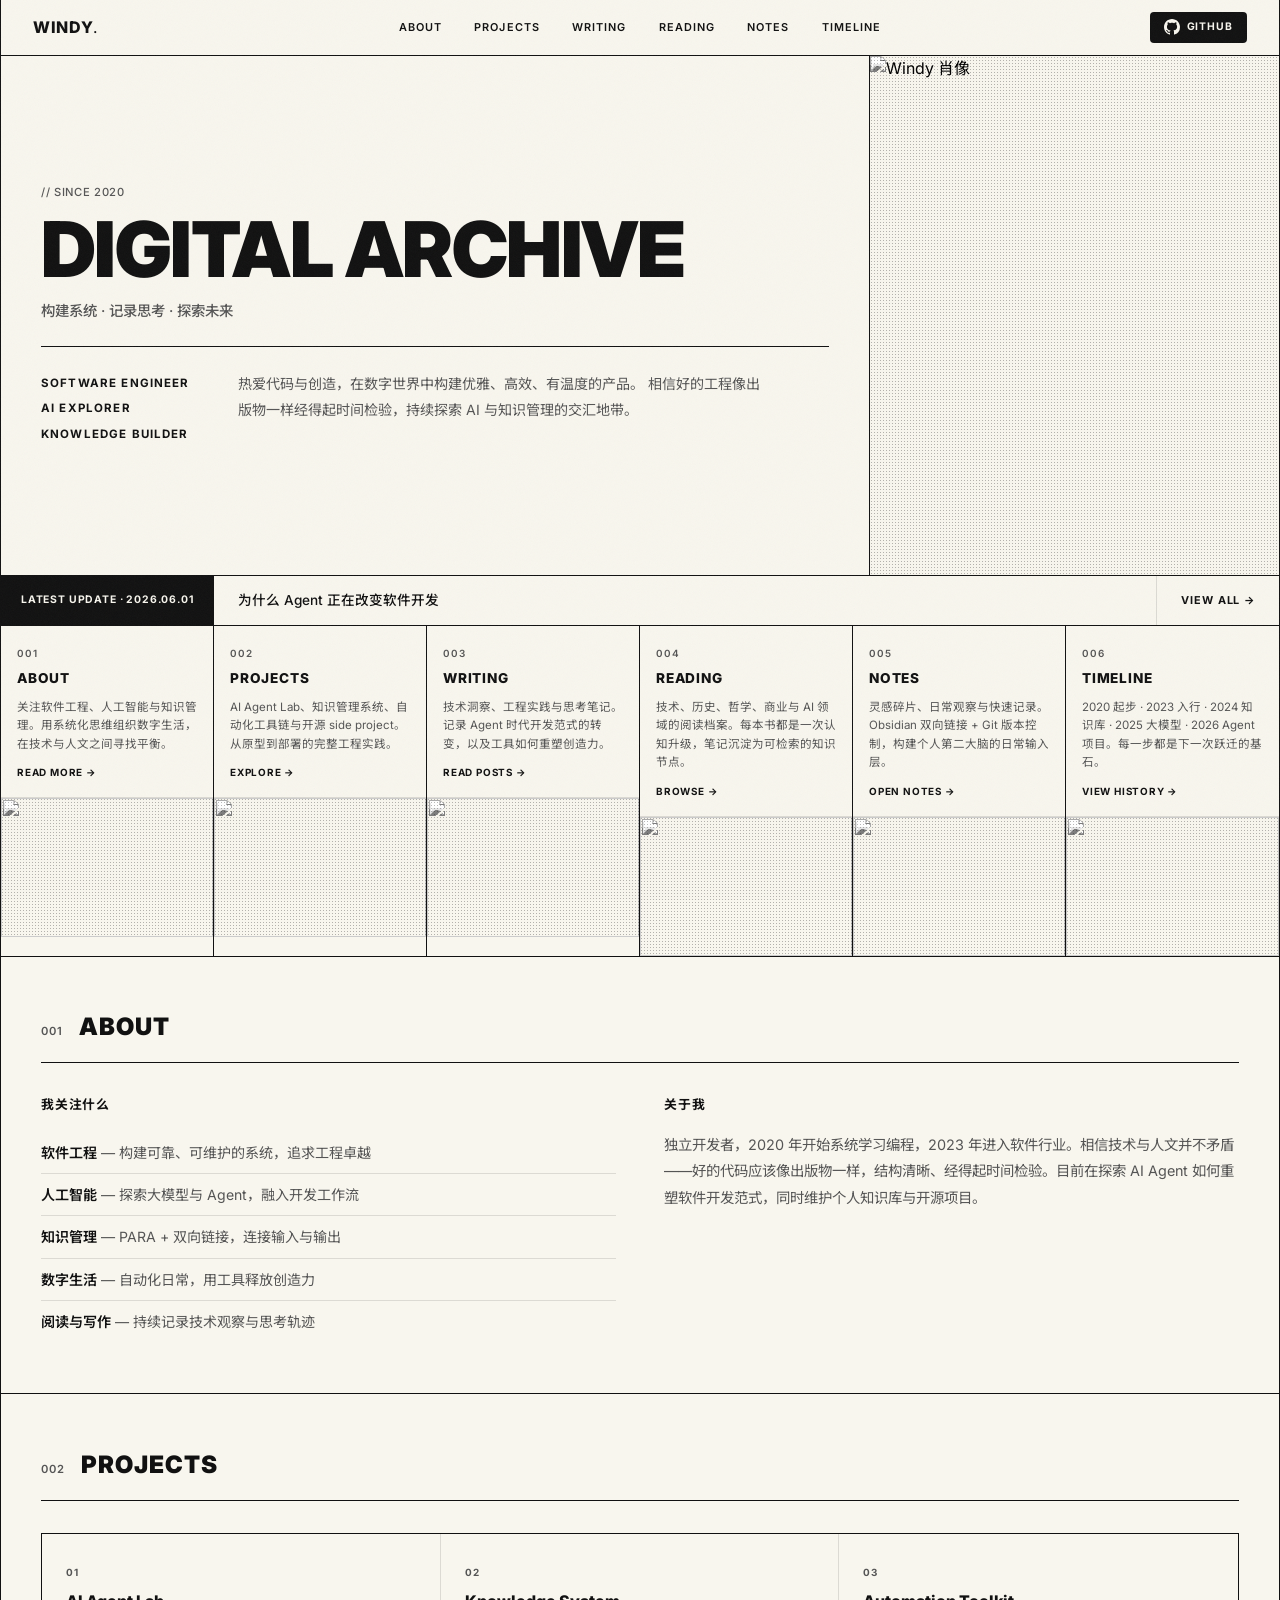
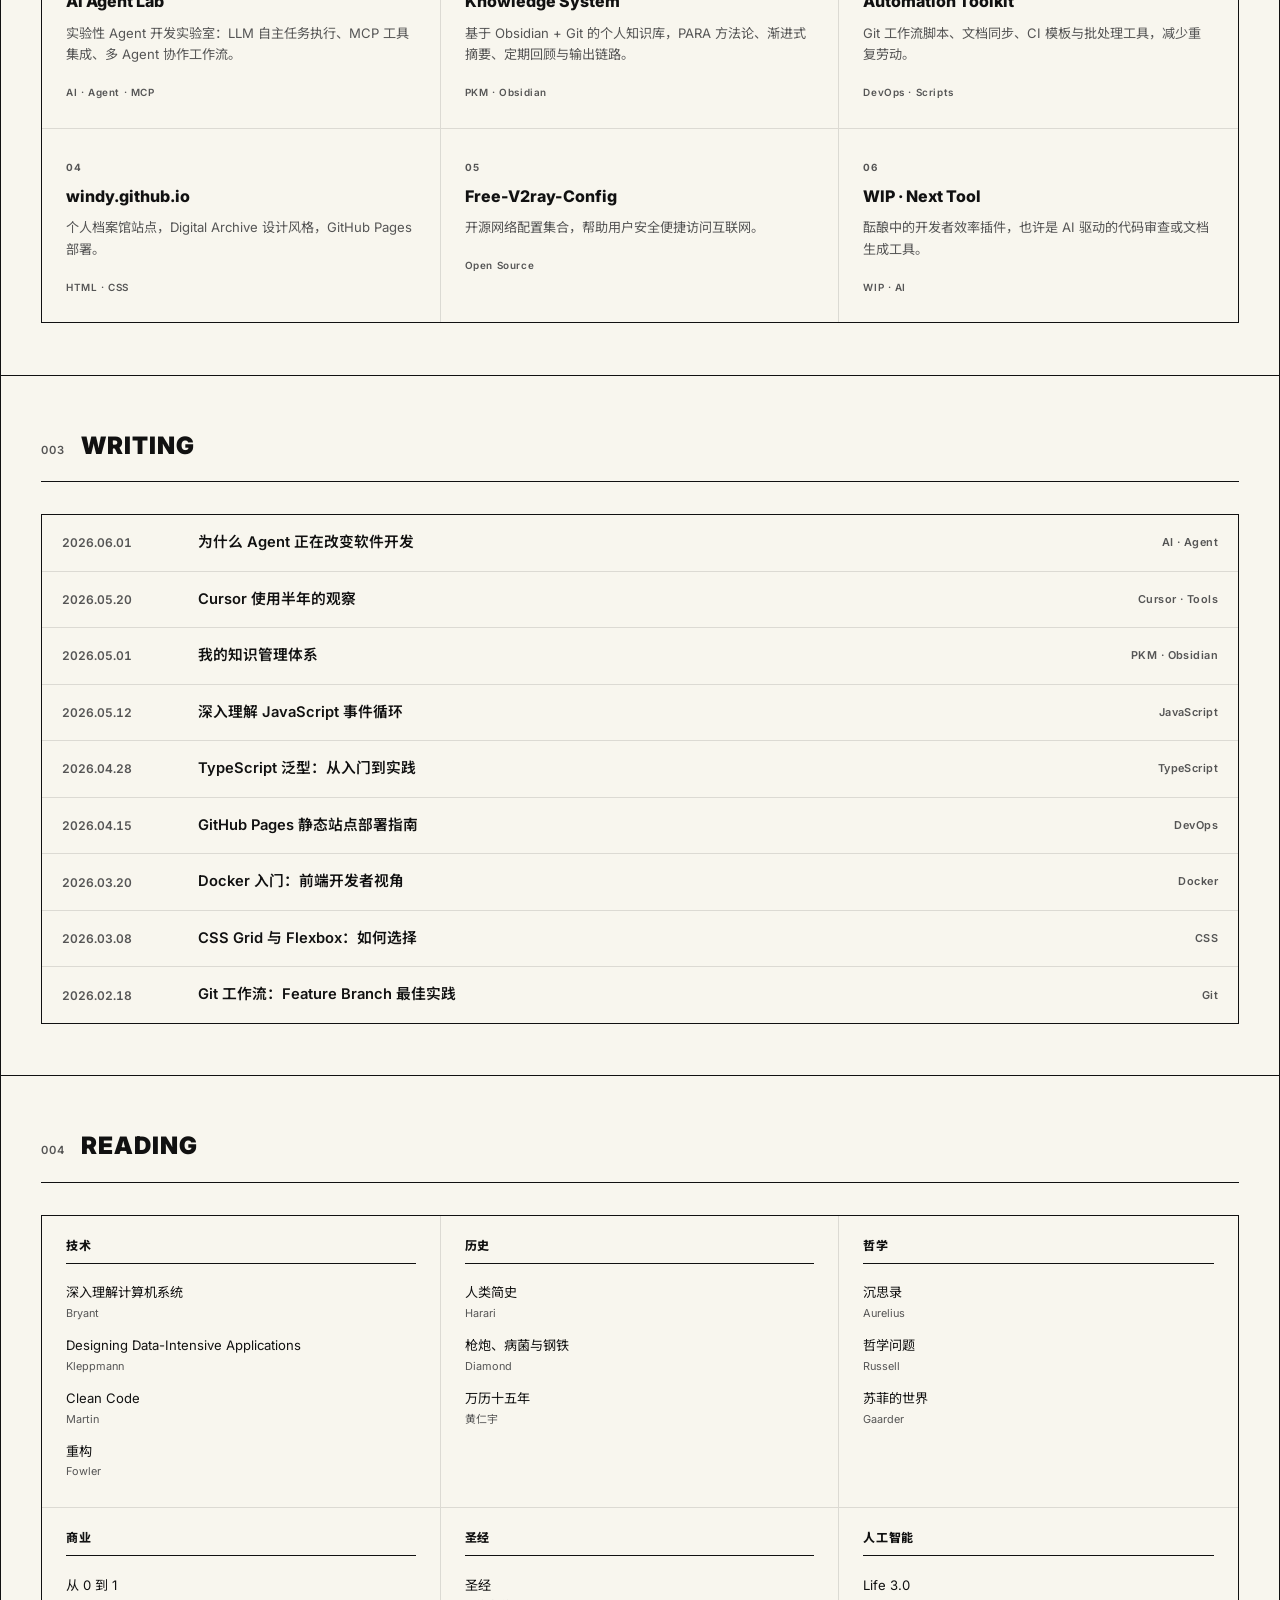
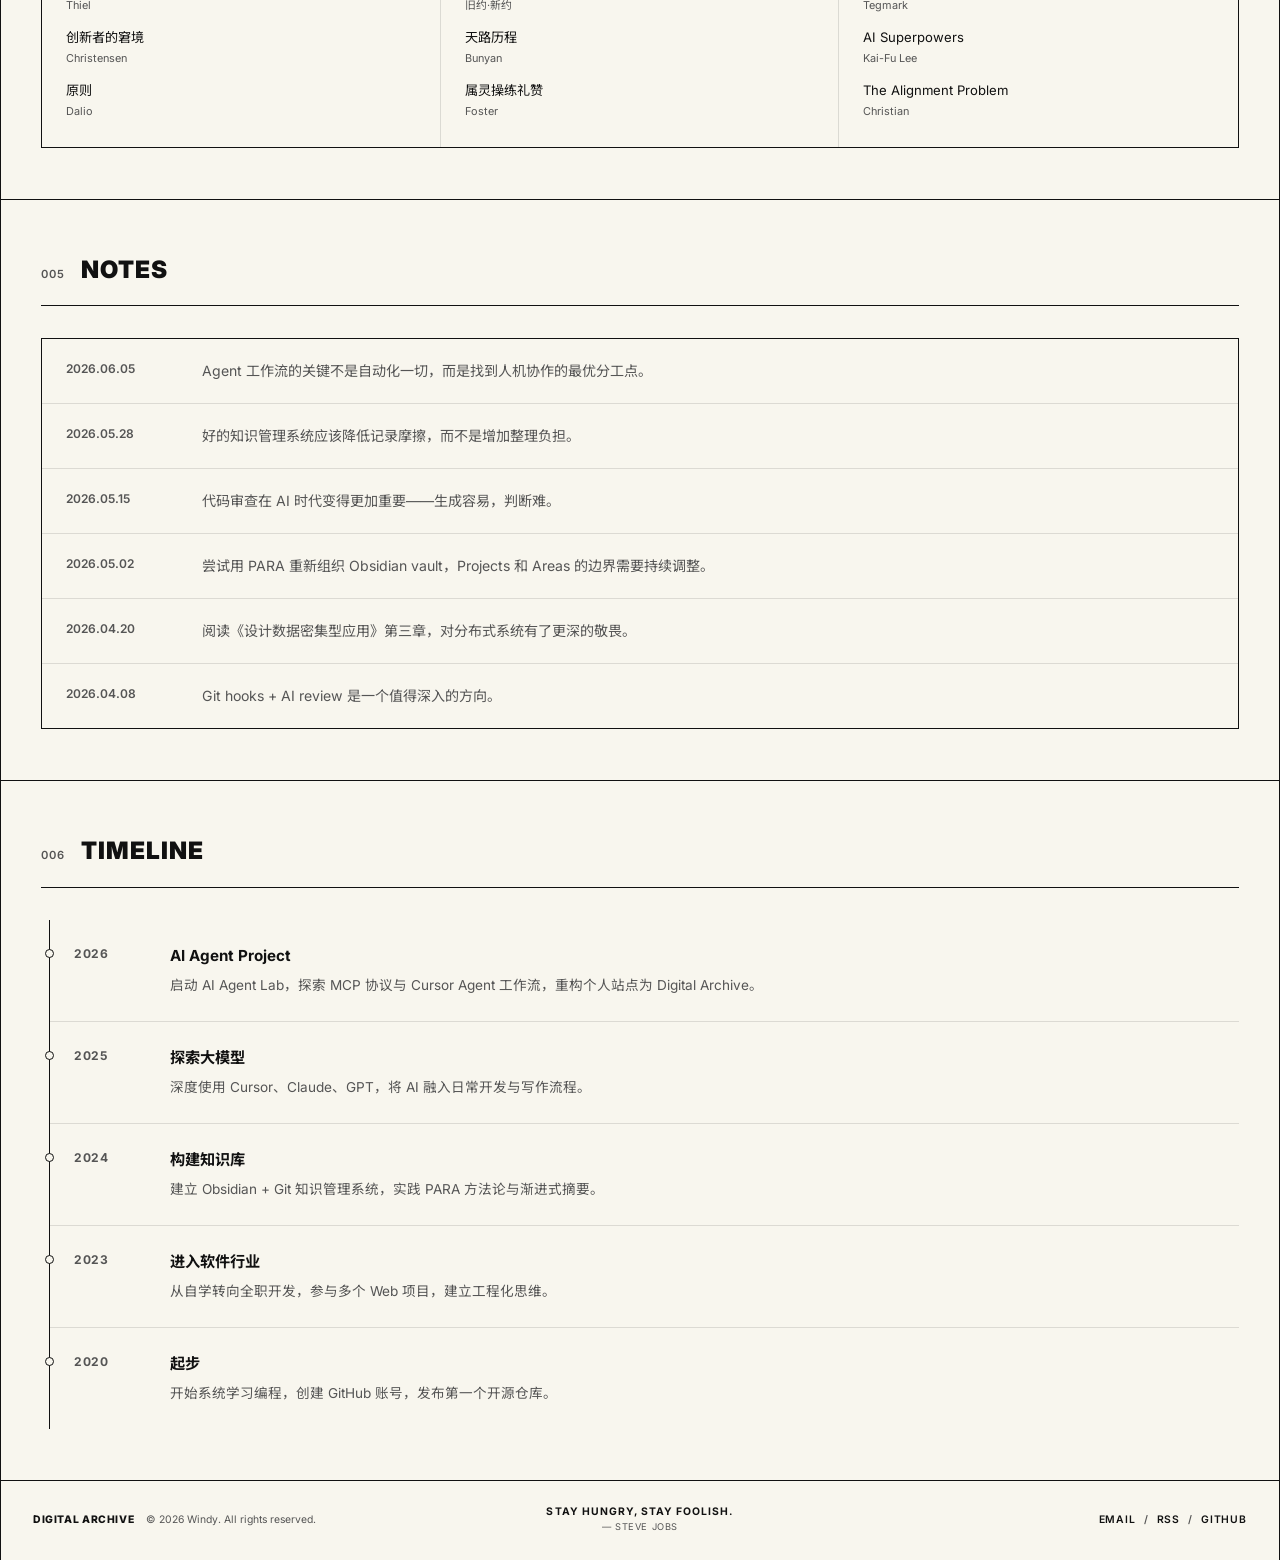
==== commit ed3c0a68: "Allow natural scroll with expanded detail sections. Remove single-viewport squeeze. Keep mockup layo" ====
--- a/index.html
+++ b/index.html
@@ -31,12 +31,12 @@
     <header class="site-header">
       <a href="#" class="brand">WINDY<span class="brand-dot">.</span></a>
       <nav class="site-nav" aria-label="主导航">
-        <a href="#about">ABOUT</a>
-        <a href="#projects">PROJECTS</a>
-        <a href="#writing">WRITING</a>
-        <a href="#reading">READING</a>
-        <a href="#notes">NOTES</a>
-        <a href="#timeline">TIMELINE</a>
+        <a href="#section-about">ABOUT</a>
+        <a href="#section-projects">PROJECTS</a>
+        <a href="#section-writing">WRITING</a>
+        <a href="#section-reading">READING</a>
+        <a href="#section-notes">NOTES</a>
+        <a href="#section-timeline">TIMELINE</a>
       </nav>
       <a href="https://github.com/abcdzyone" target="_blank" rel="noopener" class="btn-github">
         <svg width="16" height="16" viewBox="0 0 24 24" fill="currentColor" aria-hidden="true"><path d="M12 0C5.37 0 0 5.37 0 12c0 5.31 3.435 9.795 8.205 11.385.6.105.825-.255.825-.57 0-.285-.015-1.23-.015-2.235-3.015.555-3.795-.735-4.035-1.41-.135-.345-.72-1.41-1.23-1.695-.42-.225-1.02-.78-.015-.795.945-.015 1.62.87 1.845 1.23 1.08 1.815 2.805 1.305 3.495.99.105-.78.42-1.305.765-1.605-2.67-.3-5.46-1.335-5.46-5.925 0-1.305.465-2.385 1.23-3.225-.12-.3-.54-1.53.12-3.18 0 0 1.005-.315 3.3 1.23.96-.27 1.98-.405 3-.405s2.04.135 3 .405c2.295-1.56 3.3-1.23 3.3-1.23.66 1.65.24 2.88.12 3.18.765.84 1.23 1.905 1.23 3.225 0 4.605-2.805 5.625-5.475 5.925.435.375.81 1.095.81 2.22 0 1.605-.015 2.895-.015 3.3 0 .315.225.69.825.57A12.02 12.02 0 0024 12c0-6.63-5.37-12-12-12z"/></svg>
@@ -79,77 +79,228 @@
     <div class="ticker">
       <span class="ticker-badge">LATEST UPDATE · 2026.06.01</span>
       <a href="blog/agents-changing-dev.html" class="ticker-title">为什么 Agent 正在改变软件开发</a>
-      <a href="#writing" class="ticker-more">VIEW ALL →</a>
+      <a href="#section-writing" class="ticker-more">VIEW ALL →</a>
     </div>
 
-    <!-- Category Grid -->
-    <section class="category-grid">
-      <article class="category-card" id="about">
+    <!-- Category Grid (index) -->
+    <section class="category-grid" aria-label="栏目索引">
+      <article class="category-card">
         <span class="cat-num">001</span>
         <h2 class="cat-title">ABOUT</h2>
         <p class="cat-desc">关注软件工程、人工智能与知识管理。用系统化思维组织数字生活，在技术与人文之间寻找平衡。</p>
-        <a href="#about" class="cat-link">READ MORE →</a>
+        <a href="#section-about" class="cat-link">READ MORE →</a>
         <div class="cat-image">
           <img src="https://images.unsplash.com/photo-1486406146926-c627a92ad1ab?w=400&h=280&fit=crop&q=80" alt="" class="halftone-img" loading="lazy" />
           <div class="halftone-overlay" aria-hidden="true"></div>
         </div>
       </article>
 
-      <article class="category-card" id="projects">
+      <article class="category-card">
         <span class="cat-num">002</span>
         <h2 class="cat-title">PROJECTS</h2>
         <p class="cat-desc">AI Agent Lab、知识管理系统、自动化工具链与开源 side project。从原型到部署的完整工程实践。</p>
-        <a href="https://github.com/abcdzyone" target="_blank" rel="noopener" class="cat-link">EXPLORE →</a>
+        <a href="#section-projects" class="cat-link">EXPLORE →</a>
         <div class="cat-image">
           <img src="https://images.unsplash.com/photo-1512820790803-83ca734da794?w=400&h=280&fit=crop&q=80" alt="" class="halftone-img" loading="lazy" />
           <div class="halftone-overlay" aria-hidden="true"></div>
         </div>
       </article>
 
-      <article class="category-card" id="writing">
+      <article class="category-card">
         <span class="cat-num">003</span>
         <h2 class="cat-title">WRITING</h2>
         <p class="cat-desc">技术洞察、工程实践与思考笔记。记录 Agent 时代开发范式的转变，以及工具如何重塑创造力。</p>
-        <a href="blog/agents-changing-dev.html" class="cat-link">READ POSTS →</a>
+        <a href="#section-writing" class="cat-link">READ POSTS →</a>
         <div class="cat-image">
           <img src="https://images.unsplash.com/photo-1455390219741-b61f56d5c722?w=400&h=280&fit=crop&q=80" alt="" class="halftone-img" loading="lazy" />
           <div class="halftone-overlay" aria-hidden="true"></div>
         </div>
       </article>
 
-      <article class="category-card" id="reading">
+      <article class="category-card">
         <span class="cat-num">004</span>
         <h2 class="cat-title">READING</h2>
         <p class="cat-desc">技术、历史、哲学、商业与 AI 领域的阅读档案。每本书都是一次认知升级，笔记沉淀为可检索的知识节点。</p>
-        <a href="#reading" class="cat-link">BROWSE →</a>
+        <a href="#section-reading" class="cat-link">BROWSE →</a>
         <div class="cat-image">
           <img src="https://images.unsplash.com/photo-1544947950-fa07a98d237f?w=400&h=280&fit=crop&q=80" alt="" class="halftone-img" loading="lazy" />
           <div class="halftone-overlay" aria-hidden="true"></div>
         </div>
       </article>
 
-      <article class="category-card" id="notes">
+      <article class="category-card">
         <span class="cat-num">005</span>
         <h2 class="cat-title">NOTES</h2>
         <p class="cat-desc">灵感碎片、日常观察与快速记录。Obsidian 双向链接 + Git 版本控制，构建个人第二大脑的日常输入层。</p>
-        <a href="blog/knowledge-system.html" class="cat-link">OPEN NOTES →</a>
+        <a href="#section-notes" class="cat-link">OPEN NOTES →</a>
         <div class="cat-image">
           <img src="https://images.unsplash.com/photo-1511920170033-f8396924c10b?w=400&h=280&fit=crop&q=80" alt="" class="halftone-img" loading="lazy" />
           <div class="halftone-overlay" aria-hidden="true"></div>
         </div>
       </article>
 
-      <article class="category-card" id="timeline">
+      <article class="category-card">
         <span class="cat-num">006</span>
         <h2 class="cat-title">TIMELINE</h2>
         <p class="cat-desc">2020 起步 · 2023 入行 · 2024 知识库 · 2025 大模型 · 2026 Agent 项目。每一步都是下一次跃迁的基石。</p>
-        <a href="#timeline" class="cat-link">VIEW HISTORY →</a>
+        <a href="#section-timeline" class="cat-link">VIEW HISTORY →</a>
         <div class="cat-image">
           <img src="https://images.unsplash.com/photo-1493612276213-ee3925520722?w=400&h=280&fit=crop&q=80" alt="" class="halftone-img" loading="lazy" />
           <div class="halftone-overlay" aria-hidden="true"></div>
         </div>
       </article>
     </section>
+
+    <!-- Detail Sections -->
+    <div class="content-sections">
+      <section class="detail-section" id="section-about">
+        <header class="detail-header">
+          <span class="detail-num">001</span>
+          <h2 class="detail-title">ABOUT</h2>
+        </header>
+        <div class="detail-body two-col">
+          <div>
+            <h3 class="detail-subtitle">我关注什么</h3>
+            <ul class="detail-list">
+              <li><strong>软件工程</strong> — 构建可靠、可维护的系统，追求工程卓越</li>
+              <li><strong>人工智能</strong> — 探索大模型与 Agent，融入开发工作流</li>
+              <li><strong>知识管理</strong> — PARA + 双向链接，连接输入与输出</li>
+              <li><strong>数字生活</strong> — 自动化日常，用工具释放创造力</li>
+              <li><strong>阅读与写作</strong> — 持续记录技术观察与思考轨迹</li>
+            </ul>
+          </div>
+          <div>
+            <h3 class="detail-subtitle">关于我</h3>
+            <p class="detail-text">独立开发者，2020 年开始系统学习编程，2023 年进入软件行业。相信技术与人文并不矛盾——好的代码应该像出版物一样，结构清晰、经得起时间检验。目前在探索 AI Agent 如何重塑软件开发范式，同时维护个人知识库与开源项目。</p>
+          </div>
+        </div>
+      </section>
+
+      <section class="detail-section" id="section-projects">
+        <header class="detail-header">
+          <span class="detail-num">002</span>
+          <h2 class="detail-title">PROJECTS</h2>
+        </header>
+        <div class="project-grid">
+          <article class="project-item">
+            <span class="project-num">01</span>
+            <h3 class="project-name">AI Agent Lab</h3>
+            <p class="project-desc">实验性 Agent 开发实验室：LLM 自主任务执行、MCP 工具集成、多 Agent 协作工作流。</p>
+            <span class="project-tags">AI · Agent · MCP</span>
+          </article>
+          <article class="project-item">
+            <span class="project-num">02</span>
+            <h3 class="project-name">Knowledge System</h3>
+            <p class="project-desc">基于 Obsidian + Git 的个人知识库，PARA 方法论、渐进式摘要、定期回顾与输出链路。</p>
+            <span class="project-tags">PKM · Obsidian</span>
+          </article>
+          <article class="project-item">
+            <span class="project-num">03</span>
+            <h3 class="project-name">Automation Toolkit</h3>
+            <p class="project-desc">Git 工作流脚本、文档同步、CI 模板与批处理工具，减少重复劳动。</p>
+            <span class="project-tags">DevOps · Scripts</span>
+          </article>
+          <article class="project-item">
+            <span class="project-num">04</span>
+            <h3 class="project-name">windy.github.io</h3>
+            <p class="project-desc">个人档案馆站点，Digital Archive 设计风格，GitHub Pages 部署。</p>
+            <span class="project-tags">HTML · CSS</span>
+          </article>
+          <article class="project-item">
+            <span class="project-num">05</span>
+            <h3 class="project-name">Free-V2ray-Config</h3>
+            <p class="project-desc">开源网络配置集合，帮助用户安全便捷访问互联网。</p>
+            <span class="project-tags">Open Source</span>
+          </article>
+          <article class="project-item">
+            <span class="project-num">06</span>
+            <h3 class="project-name">WIP · Next Tool</h3>
+            <p class="project-desc">酝酿中的开发者效率插件，也许是 AI 驱动的代码审查或文档生成工具。</p>
+            <span class="project-tags">WIP · AI</span>
+          </article>
+        </div>
+      </section>
+
+      <section class="detail-section" id="section-writing">
+        <header class="detail-header">
+          <span class="detail-num">003</span>
+          <h2 class="detail-title">WRITING</h2>
+        </header>
+        <ul class="article-grid">
+          <li><a href="blog/agents-changing-dev.html"><time datetime="2026-06-01">2026.06.01</time><span>为什么 Agent 正在改变软件开发</span><em>AI · Agent</em></a></li>
+          <li><a href="blog/cursor-observations.html"><time datetime="2026-05-20">2026.05.20</time><span>Cursor 使用半年的观察</span><em>Cursor · Tools</em></a></li>
+          <li><a href="blog/knowledge-system.html"><time datetime="2026-05-01">2026.05.01</time><span>我的知识管理体系</span><em>PKM · Obsidian</em></a></li>
+          <li><a href="blog/js-event-loop.html"><time datetime="2026-05-12">2026.05.12</time><span>深入理解 JavaScript 事件循环</span><em>JavaScript</em></a></li>
+          <li><a href="blog/typescript-generics.html"><time datetime="2026-04-28">2026.04.28</time><span>TypeScript 泛型：从入门到实践</span><em>TypeScript</em></a></li>
+          <li><a href="blog/github-pages-guide.html"><time datetime="2026-04-15">2026.04.15</time><span>GitHub Pages 静态站点部署指南</span><em>DevOps</em></a></li>
+          <li><a href="blog/docker-frontend.html"><time datetime="2026-03-20">2026.03.20</time><span>Docker 入门：前端开发者视角</span><em>Docker</em></a></li>
+          <li><a href="blog/css-grid-flexbox.html"><time datetime="2026-03-08">2026.03.08</time><span>CSS Grid 与 Flexbox：如何选择</span><em>CSS</em></a></li>
+          <li><a href="blog/git-workflow.html"><time datetime="2026-02-18">2026.02.18</time><span>Git 工作流：Feature Branch 最佳实践</span><em>Git</em></a></li>
+        </ul>
+      </section>
+
+      <section class="detail-section" id="section-reading">
+        <header class="detail-header">
+          <span class="detail-num">004</span>
+          <h2 class="detail-title">READING</h2>
+        </header>
+        <div class="reading-grid">
+          <div class="reading-col">
+            <h3 class="reading-cat">技术</h3>
+            <ul><li>深入理解计算机系统 <cite>Bryant</cite></li><li>Designing Data-Intensive Applications <cite>Kleppmann</cite></li><li>Clean Code <cite>Martin</cite></li><li>重构 <cite>Fowler</cite></li></ul>
+          </div>
+          <div class="reading-col">
+            <h3 class="reading-cat">历史</h3>
+            <ul><li>人类简史 <cite>Harari</cite></li><li>枪炮、病菌与钢铁 <cite>Diamond</cite></li><li>万历十五年 <cite>黄仁宇</cite></li></ul>
+          </div>
+          <div class="reading-col">
+            <h3 class="reading-cat">哲学</h3>
+            <ul><li>沉思录 <cite>Aurelius</cite></li><li>哲学问题 <cite>Russell</cite></li><li>苏菲的世界 <cite>Gaarder</cite></li></ul>
+          </div>
+          <div class="reading-col">
+            <h3 class="reading-cat">商业</h3>
+            <ul><li>从 0 到 1 <cite>Thiel</cite></li><li>创新者的窘境 <cite>Christensen</cite></li><li>原则 <cite>Dalio</cite></li></ul>
+          </div>
+          <div class="reading-col">
+            <h3 class="reading-cat">圣经</h3>
+            <ul><li>圣经 <cite>旧约·新约</cite></li><li>天路历程 <cite>Bunyan</cite></li><li>属灵操练礼赞 <cite>Foster</cite></li></ul>
+          </div>
+          <div class="reading-col">
+            <h3 class="reading-cat">人工智能</h3>
+            <ul><li>Life 3.0 <cite>Tegmark</cite></li><li>AI Superpowers <cite>Kai-Fu Lee</cite></li><li>The Alignment Problem <cite>Christian</cite></li></ul>
+          </div>
+        </div>
+      </section>
+
+      <section class="detail-section" id="section-notes">
+        <header class="detail-header">
+          <span class="detail-num">005</span>
+          <h2 class="detail-title">NOTES</h2>
+        </header>
+        <ul class="notes-list">
+          <li><time>2026.06.05</time><p>Agent 工作流的关键不是自动化一切，而是找到人机协作的最优分工点。</p></li>
+          <li><time>2026.05.28</time><p>好的知识管理系统应该降低记录摩擦，而不是增加整理负担。</p></li>
+          <li><time>2026.05.15</time><p>代码审查在 AI 时代变得更加重要——生成容易，判断难。</p></li>
+          <li><time>2026.05.02</time><p>尝试用 PARA 重新组织 Obsidian vault，Projects 和 Areas 的边界需要持续调整。</p></li>
+          <li><time>2026.04.20</time><p>阅读《设计数据密集型应用》第三章，对分布式系统有了更深的敬畏。</p></li>
+          <li><time>2026.04.08</time><p>Git hooks + AI review 是一个值得深入的方向。</p></li>
+        </ul>
+      </section>
+
+      <section class="detail-section" id="section-timeline">
+        <header class="detail-header">
+          <span class="detail-num">006</span>
+          <h2 class="detail-title">TIMELINE</h2>
+        </header>
+        <ol class="timeline-detail">
+          <li><span class="tl-year">2026</span><div><strong>AI Agent Project</strong><p>启动 AI Agent Lab，探索 MCP 协议与 Cursor Agent 工作流，重构个人站点为 Digital Archive。</p></div></li>
+          <li><span class="tl-year">2025</span><div><strong>探索大模型</strong><p>深度使用 Cursor、Claude、GPT，将 AI 融入日常开发与写作流程。</p></div></li>
+          <li><span class="tl-year">2024</span><div><strong>构建知识库</strong><p>建立 Obsidian + Git 知识管理系统，实践 PARA 方法论与渐进式摘要。</p></div></li>
+          <li><span class="tl-year">2023</span><div><strong>进入软件行业</strong><p>从自学转向全职开发，参与多个 Web 项目，建立工程化思维。</p></div></li>
+          <li><span class="tl-year">2020</span><div><strong>起步</strong><p>开始系统学习编程，创建 GitHub 账号，发布第一个开源仓库。</p></div></li>
+        </ol>
+      </section>
+    </div>
 
     <!-- Footer -->
     <footer class="site-footer">
--- a/css/style.css
+++ b/css/style.css
@@ -9,21 +9,17 @@
   --border-light: rgba(17, 17, 17, 0.12);
   --font: 'Inter', 'Noto Sans SC', 'PingFang SC', 'Microsoft YaHei', sans-serif;
   --font-serif: 'Inter', 'Noto Sans SC', sans-serif;
-  --header-h: 52px;
-  --ticker-h: 44px;
-  --footer-h: 52px;
-}
-
-html, body {
-  height: 100%;
-  overflow: hidden;
-}
+  --max-w: 1440px;
+  --section-pad: clamp(2rem, 4vw, 3.5rem);
+}
+
+html { scroll-behavior: smooth; }
 
 body {
   font-family: var(--font);
   background: var(--bg);
   color: var(--text);
-  line-height: 1.5;
+  line-height: 1.6;
   -webkit-font-smoothing: antialiased;
 }
 
@@ -44,20 +40,16 @@
   background-size: 180px 180px;
 }
 
-/* ── Site shell: single viewport ── */
+/* ── Site shell ── */
 .site {
-  display: flex;
-  flex-direction: column;
-  height: 100vh;
-  max-width: 1440px;
+  max-width: var(--max-w);
   margin: 0 auto;
   background: var(--paper);
   border-left: 1px solid var(--border);
   border-right: 1px solid var(--border);
-  overflow: hidden;
-}
-
-/* ── Halftone image treatment ── */
+}
+
+/* ── Halftone ── */
 .halftone-img {
   display: block;
   width: 100%;
@@ -78,12 +70,15 @@
 
 /* ── Header ── */
 .site-header {
-  flex-shrink: 0;
-  height: var(--header-h);
+  position: sticky;
+  top: 0;
+  z-index: 100;
+  height: 56px;
   display: grid;
   grid-template-columns: 1fr auto 1fr;
   align-items: center;
-  padding: 0 1.5rem;
+  padding: 0 2rem;
+  background: var(--paper);
   border-bottom: 1px solid var(--border);
 }
 
@@ -100,7 +95,7 @@
 
 .site-nav {
   display: flex;
-  gap: 1.75rem;
+  gap: 2rem;
   justify-self: center;
 }
 
@@ -120,7 +115,7 @@
   display: inline-flex;
   align-items: center;
   gap: 0.4rem;
-  padding: 0.4rem 0.85rem;
+  padding: 0.45rem 0.9rem;
   background: var(--text);
   color: var(--paper);
   font-size: 0.65rem;
@@ -135,15 +130,14 @@
 
 /* ── Hero ── */
 .hero {
-  flex: 0 0 38%;
-  min-height: 0;
-  display: grid;
-  grid-template-columns: 1fr minmax(200px, 28%);
+  display: grid;
+  grid-template-columns: 1fr minmax(280px, 32%);
+  min-height: 520px;
   border-bottom: 1px solid var(--border);
 }
 
 .hero-left {
-  padding: 1.5rem 2rem 1.25rem;
+  padding: 3rem 2.5rem;
   display: flex;
   flex-direction: column;
   justify-content: center;
@@ -151,38 +145,38 @@
 }
 
 .hero-since {
-  font-size: 0.65rem;
+  font-size: 0.7rem;
   font-weight: 500;
   letter-spacing: 0.06em;
   color: var(--text-secondary);
-  margin-bottom: 0.5rem;
+  margin-bottom: 0.75rem;
 }
 
 .hero-title {
-  font-size: clamp(2.8rem, 5.5vw, 4.5rem);
+  font-size: clamp(3rem, 6vw, 5rem);
   font-weight: 900;
   letter-spacing: -0.02em;
   line-height: 0.95;
-  margin-bottom: 0.6rem;
+  margin-bottom: 0.75rem;
 }
 
 .hero-tagline {
-  font-size: 0.82rem;
+  font-size: 0.9rem;
   font-weight: 500;
   color: var(--text-secondary);
-  margin-bottom: 1rem;
+  margin-bottom: 1.5rem;
 }
 
 .hero-rule {
   border: none;
   border-top: 1px solid var(--border);
-  margin-bottom: 1rem;
+  margin-bottom: 1.5rem;
 }
 
 .hero-split {
   display: grid;
   grid-template-columns: auto 1fr;
-  gap: 2.5rem;
+  gap: 3rem;
   align-items: start;
 }
 
@@ -192,77 +186,75 @@
 }
 
 .hero-roles li {
-  font-size: 0.68rem;
+  font-size: 0.72rem;
   font-weight: 700;
   letter-spacing: 0.1em;
-  line-height: 2;
+  line-height: 2.2;
 }
 
 .hero-bio {
-  font-size: 0.78rem;
-  color: var(--text-secondary);
-  line-height: 1.75;
-  max-width: 36em;
+  font-size: 0.88rem;
+  color: var(--text-secondary);
+  line-height: 1.85;
+  max-width: 38em;
 }
 
 .hero-portrait {
   position: relative;
   overflow: hidden;
   margin: 0;
+  min-height: 100%;
 }
 
 /* ── Ticker ── */
 .ticker {
-  flex-shrink: 0;
-  height: var(--ticker-h);
   display: grid;
   grid-template-columns: auto 1fr auto;
-  align-items: center;
+  align-items: stretch;
   border-bottom: 1px solid var(--border);
 }
 
 .ticker-badge {
-  padding: 0 1rem;
-  height: 100%;
+  padding: 0.85rem 1.25rem;
   display: flex;
   align-items: center;
   background: var(--text);
   color: var(--paper);
-  font-size: 0.62rem;
+  font-size: 0.65rem;
   font-weight: 700;
   letter-spacing: 0.08em;
   white-space: nowrap;
 }
 
 .ticker-title {
-  padding: 0 1.25rem;
-  font-size: 0.78rem;
+  padding: 0.85rem 1.5rem;
+  display: flex;
+  align-items: center;
+  font-size: 0.85rem;
   font-weight: 500;
   color: var(--text);
   text-decoration: none;
-  overflow: hidden;
-  text-overflow: ellipsis;
-  white-space: nowrap;
 }
 
 .ticker-title:hover { text-decoration: underline; }
 
 .ticker-more {
-  padding: 0 1.25rem;
-  font-size: 0.65rem;
+  padding: 0.85rem 1.5rem;
+  display: flex;
+  align-items: center;
+  font-size: 0.68rem;
   font-weight: 700;
   letter-spacing: 0.08em;
   color: var(--text);
   text-decoration: none;
   white-space: nowrap;
+  border-left: 1px solid var(--border-light);
 }
 
 .ticker-more:hover { opacity: 0.5; }
 
-/* ── Category grid ── */
+/* ── Category grid (index row) ── */
 .category-grid {
-  flex: 1;
-  min-height: 0;
   display: grid;
   grid-template-columns: repeat(6, 1fr);
   border-bottom: 1px solid var(--border);
@@ -271,44 +263,41 @@
 .category-card {
   display: flex;
   flex-direction: column;
-  padding: 0.85rem 0.9rem 0;
+  padding: 1.25rem 1rem 0;
   border-right: 1px solid var(--border);
-  min-height: 0;
-  overflow: hidden;
 }
 
 .category-card:last-child { border-right: none; }
 
 .cat-num {
-  font-size: 0.6rem;
+  font-size: 0.62rem;
   font-weight: 600;
   letter-spacing: 0.08em;
   color: var(--text-secondary);
-  margin-bottom: 0.35rem;
+  margin-bottom: 0.4rem;
 }
 
 .cat-title {
-  font-size: 0.82rem;
+  font-size: 0.85rem;
   font-weight: 800;
   letter-spacing: 0.06em;
-  margin-bottom: 0.45rem;
+  margin-bottom: 0.5rem;
 }
 
 .cat-desc {
-  font-size: 0.68rem;
-  color: var(--text-secondary);
-  line-height: 1.55;
-  flex: 1;
-  margin-bottom: 0.5rem;
+  font-size: 0.72rem;
+  color: var(--text-secondary);
+  line-height: 1.6;
+  margin-bottom: 0.75rem;
 }
 
 .cat-link {
-  font-size: 0.6rem;
+  font-size: 0.62rem;
   font-weight: 700;
   letter-spacing: 0.08em;
   color: var(--text);
   text-decoration: none;
-  margin-bottom: 0.65rem;
+  margin-bottom: 1rem;
   transition: opacity 0.2s;
 }
 
@@ -316,23 +305,300 @@
 
 .cat-image {
   position: relative;
-  margin-top: auto;
-  height: 0;
-  flex: 1 1 45%;
-  min-height: 60px;
+  height: 140px;
   overflow: hidden;
   border-top: 1px solid var(--border-light);
+  margin: 0 -1rem;
+}
+
+/* ── Detail sections ── */
+.content-sections {
+  border-bottom: 1px solid var(--border);
+}
+
+.detail-section {
+  padding: var(--section-pad) 2.5rem;
+  border-bottom: 1px solid var(--border);
+}
+
+.detail-section:last-child { border-bottom: none; }
+
+.detail-header {
+  display: flex;
+  align-items: baseline;
+  gap: 1rem;
+  margin-bottom: 2rem;
+  padding-bottom: 1rem;
+  border-bottom: 1px solid var(--border);
+}
+
+.detail-num {
+  font-size: 0.7rem;
+  font-weight: 600;
+  letter-spacing: 0.1em;
+  color: var(--text-secondary);
+}
+
+.detail-title {
+  font-size: 1.5rem;
+  font-weight: 900;
+  letter-spacing: 0.04em;
+}
+
+.detail-subtitle {
+  font-size: 0.8rem;
+  font-weight: 700;
+  letter-spacing: 0.06em;
+  margin-bottom: 1rem;
+}
+
+.detail-text {
+  font-size: 0.9rem;
+  color: var(--text-secondary);
+  line-height: 1.85;
+}
+
+.two-col {
+  display: grid;
+  grid-template-columns: 1fr 1fr;
+  gap: 3rem;
+}
+
+.detail-list {
+  list-style: none;
+  padding: 0;
+}
+
+.detail-list li {
+  font-size: 0.88rem;
+  color: var(--text-secondary);
+  line-height: 1.8;
+  padding: 0.5rem 0;
+  border-bottom: 1px solid var(--border-light);
+}
+
+.detail-list li:last-child { border-bottom: none; }
+
+.detail-list strong { color: var(--text); font-weight: 600; }
+
+/* Projects */
+.project-grid {
+  display: grid;
+  grid-template-columns: repeat(3, 1fr);
+  gap: 0;
+  border: 1px solid var(--border);
+}
+
+.project-item {
+  padding: 1.5rem;
+  border-right: 1px solid var(--border-light);
+  border-bottom: 1px solid var(--border-light);
+}
+
+.project-item:nth-child(3n) { border-right: none; }
+.project-item:nth-last-child(-n+3) { border-bottom: none; }
+
+.project-num {
+  font-size: 0.62rem;
+  font-weight: 700;
+  letter-spacing: 0.1em;
+  color: var(--text-secondary);
+}
+
+.project-name {
+  font-size: 1rem;
+  font-weight: 800;
+  margin: 0.35rem 0 0.5rem;
+}
+
+.project-desc {
+  font-size: 0.82rem;
+  color: var(--text-secondary);
+  line-height: 1.65;
+  margin-bottom: 0.75rem;
+}
+
+.project-tags {
+  font-size: 0.62rem;
+  font-weight: 600;
+  letter-spacing: 0.06em;
+  color: var(--text-secondary);
+}
+
+/* Writing */
+.article-grid {
+  list-style: none;
+  padding: 0;
+  border: 1px solid var(--border);
+}
+
+.article-grid li { border-bottom: 1px solid var(--border-light); }
+.article-grid li:last-child { border-bottom: none; }
+
+.article-grid a {
+  display: grid;
+  grid-template-columns: 7rem 1fr auto;
+  gap: 1.5rem;
+  align-items: center;
+  padding: 1rem 1.25rem;
+  text-decoration: none;
+  color: inherit;
+  transition: background 0.2s;
+}
+
+.article-grid a:hover { background: rgba(17, 17, 17, 0.03); }
+
+.article-grid time {
+  font-size: 0.75rem;
+  font-weight: 600;
+  color: var(--text-secondary);
+  font-variant-numeric: tabular-nums;
+}
+
+.article-grid span {
+  font-size: 0.92rem;
+  font-weight: 600;
+}
+
+.article-grid em {
+  font-size: 0.68rem;
+  font-style: normal;
+  font-weight: 600;
+  letter-spacing: 0.04em;
+  color: var(--text-secondary);
+}
+
+/* Reading */
+.reading-grid {
+  display: grid;
+  grid-template-columns: repeat(3, 1fr);
+  gap: 0;
+  border: 1px solid var(--border);
+}
+
+.reading-col {
+  padding: 1.25rem 1.5rem;
+  border-right: 1px solid var(--border-light);
+  border-bottom: 1px solid var(--border-light);
+}
+
+.reading-col:nth-child(3n) { border-right: none; }
+.reading-col:nth-last-child(-n+3) { border-bottom: none; }
+
+.reading-cat {
+  font-size: 0.75rem;
+  font-weight: 800;
+  letter-spacing: 0.06em;
+  margin-bottom: 0.75rem;
+  padding-bottom: 0.5rem;
+  border-bottom: 1px solid var(--border);
+}
+
+.reading-col ul {
+  list-style: none;
+  padding: 0;
+}
+
+.reading-col li {
+  font-size: 0.82rem;
+  padding: 0.4rem 0;
+  color: var(--text);
+}
+
+.reading-col cite {
+  display: block;
+  font-size: 0.68rem;
+  font-style: normal;
+  color: var(--text-secondary);
+  margin-top: 0.1rem;
+}
+
+/* Notes */
+.notes-list {
+  list-style: none;
+  padding: 0;
+  border: 1px solid var(--border);
+}
+
+.notes-list li {
+  display: grid;
+  grid-template-columns: 7rem 1fr;
+  gap: 1.5rem;
+  padding: 1.25rem 1.5rem;
+  border-bottom: 1px solid var(--border-light);
+}
+
+.notes-list li:last-child { border-bottom: none; }
+
+.notes-list time {
+  font-size: 0.75rem;
+  font-weight: 600;
+  color: var(--text-secondary);
+}
+
+.notes-list p {
+  font-size: 0.88rem;
+  color: var(--text-secondary);
+  line-height: 1.7;
+}
+
+/* Timeline */
+.timeline-detail {
+  list-style: none;
+  padding: 0;
+  border-left: 1px solid var(--border);
+  margin-left: 0.5rem;
+}
+
+.timeline-detail li {
+  display: grid;
+  grid-template-columns: 4rem 1fr;
+  gap: 2rem;
+  padding: 1.5rem 0 1.5rem 1.5rem;
+  border-bottom: 1px solid var(--border-light);
+  position: relative;
+}
+
+.timeline-detail li::before {
+  content: '';
+  position: absolute;
+  left: -5px;
+  top: 1.85rem;
+  width: 9px;
+  height: 9px;
+  border: 1px solid var(--border);
+  border-radius: 50%;
+  background: var(--paper);
+}
+
+.timeline-detail li:last-child { border-bottom: none; }
+
+.tl-year {
+  font-size: 0.75rem;
+  font-weight: 700;
+  letter-spacing: 0.06em;
+  color: var(--text-secondary);
+}
+
+.timeline-detail strong {
+  display: block;
+  font-size: 0.95rem;
+  margin-bottom: 0.35rem;
+}
+
+.timeline-detail p {
+  font-size: 0.85rem;
+  color: var(--text-secondary);
+  line-height: 1.7;
 }
 
 /* ── Footer ── */
 .site-footer {
-  flex-shrink: 0;
-  height: var(--footer-h);
   display: grid;
   grid-template-columns: 1fr auto 1fr;
   align-items: center;
-  padding: 0 1.5rem;
-  font-size: 0.62rem;
+  padding: 1.5rem 2rem;
+  font-size: 0.65rem;
 }
 
 .footer-left {
@@ -347,9 +613,7 @@
   letter-spacing: 0.06em;
 }
 
-.footer-copy {
-  color: var(--text-secondary);
-}
+.footer-copy { color: var(--text-secondary); }
 
 .footer-quote {
   text-align: center;
@@ -357,14 +621,14 @@
 }
 
 .footer-quote p {
-  font-size: 0.62rem;
+  font-size: 0.65rem;
   font-weight: 700;
   letter-spacing: 0.1em;
   line-height: 1.4;
 }
 
 .footer-quote cite {
-  font-size: 0.55rem;
+  font-size: 0.58rem;
   font-style: normal;
   color: var(--text-secondary);
   letter-spacing: 0.06em;
@@ -385,82 +649,71 @@
 }
 
 .footer-links a:hover { opacity: 0.5; }
-
 .footer-links span { color: var(--text-secondary); }
 
+/* Highlight on nav click */
+.detail-section:target,
 .category-card.highlight {
-  background: rgba(17, 17, 17, 0.04);
-  transition: background 0.4s;
-}
-
-/* ── PC fine-tuning ── */
-@media (min-width: 1200px) {
-  .hero-left { padding: 2rem 2.5rem 1.5rem; }
-  .category-card { padding: 1rem 1rem 0; }
-  .cat-desc { font-size: 0.7rem; }
-}
-
-/* ── Smaller screens: allow scroll ── */
+  background: rgba(17, 17, 17, 0.02);
+}
+
+/* ── Responsive ── */
 @media (max-width: 1100px) {
-  html, body { overflow: auto; height: auto; }
-
-  .site {
-    height: auto;
-    min-height: 100vh;
-    overflow: visible;
+  .hero {
+    grid-template-columns: 1fr;
+    min-height: auto;
   }
 
-  .hero {
-    flex: none;
-    grid-template-columns: 1fr;
-  }
-
-  .hero-portrait {
-    height: 220px;
-    border-top: 1px solid var(--border);
-  }
-
+  .hero-portrait { height: 320px; border-top: 1px solid var(--border); }
   .hero-left { border-right: none; }
 
-  .category-grid {
-    flex: none;
-    grid-template-columns: repeat(3, 1fr);
-  }
-
+  .category-grid { grid-template-columns: repeat(3, 1fr); }
   .category-card:nth-child(3n) { border-right: none; }
   .category-card:nth-child(-n+3) { border-bottom: 1px solid var(--border); }
 
-  .cat-image { min-height: 100px; }
-
-  .site-header {
-    grid-template-columns: 1fr auto;
+  .project-grid { grid-template-columns: 1fr 1fr; }
+  .project-item:nth-child(3n) { border-right: 1px solid var(--border-light); }
+  .project-item:nth-child(2n) { border-right: none; }
+
+  .reading-grid { grid-template-columns: 1fr 1fr; }
+  .reading-col:nth-child(3n) { border-right: 1px solid var(--border-light); }
+  .reading-col:nth-child(2n) { border-right: none; }
+
+  .two-col { grid-template-columns: 1fr; gap: 2rem; }
+
+  .site-nav { display: none; }
+  .site-header { grid-template-columns: 1fr auto; }
+}
+
+@media (max-width: 640px) {
+  .hero-left,
+  .detail-section { padding: 2rem 1.25rem; }
+
+  .category-grid { grid-template-columns: 1fr 1fr; }
+  .category-card { border-bottom: 1px solid var(--border); }
+  .category-card:nth-child(3n) { border-right: 1px solid var(--border); }
+  .category-card:nth-child(2n) { border-right: none; }
+
+  .project-grid,
+  .reading-grid { grid-template-columns: 1fr; }
+
+  .project-item,
+  .reading-col { border-right: none !important; }
+
+  .hero-split { grid-template-columns: 1fr; gap: 1rem; }
+
+  .article-grid a,
+  .notes-list li { grid-template-columns: 1fr; gap: 0.35rem; }
+
+  .site-footer {
+    grid-template-columns: 1fr;
     gap: 1rem;
-  }
-
-  .site-nav { display: none; }
-
-  .site-footer {
-    height: auto;
-    grid-template-columns: 1fr;
-    gap: 0.75rem;
-    padding: 1.25rem 1.5rem;
     text-align: center;
   }
 
   .footer-left,
   .footer-links { justify-self: center; }
-}
-
-@media (max-width: 640px) {
-  .category-grid { grid-template-columns: 1fr 1fr; }
-  .category-card { border-right: 1px solid var(--border); }
-  .category-card:nth-child(3n) { border-right: 1px solid var(--border); }
-  .category-card:nth-child(2n) { border-right: none; }
-  .category-card:nth-child(-n+3) { border-bottom: none; }
-  .category-card:nth-child(odd):last-child { border-right: none; }
-
-  .hero-split { grid-template-columns: 1fr; gap: 0.75rem; }
-  .ticker { grid-template-columns: 1fr; height: auto; }
-  .ticker-badge { justify-content: center; }
-  .ticker-title, .ticker-more { padding: 0.5rem 1rem; text-align: center; }
-}
+
+  .ticker { grid-template-columns: 1fr; }
+  .ticker-more { border-left: none; border-top: 1px solid var(--border-light); }
+}
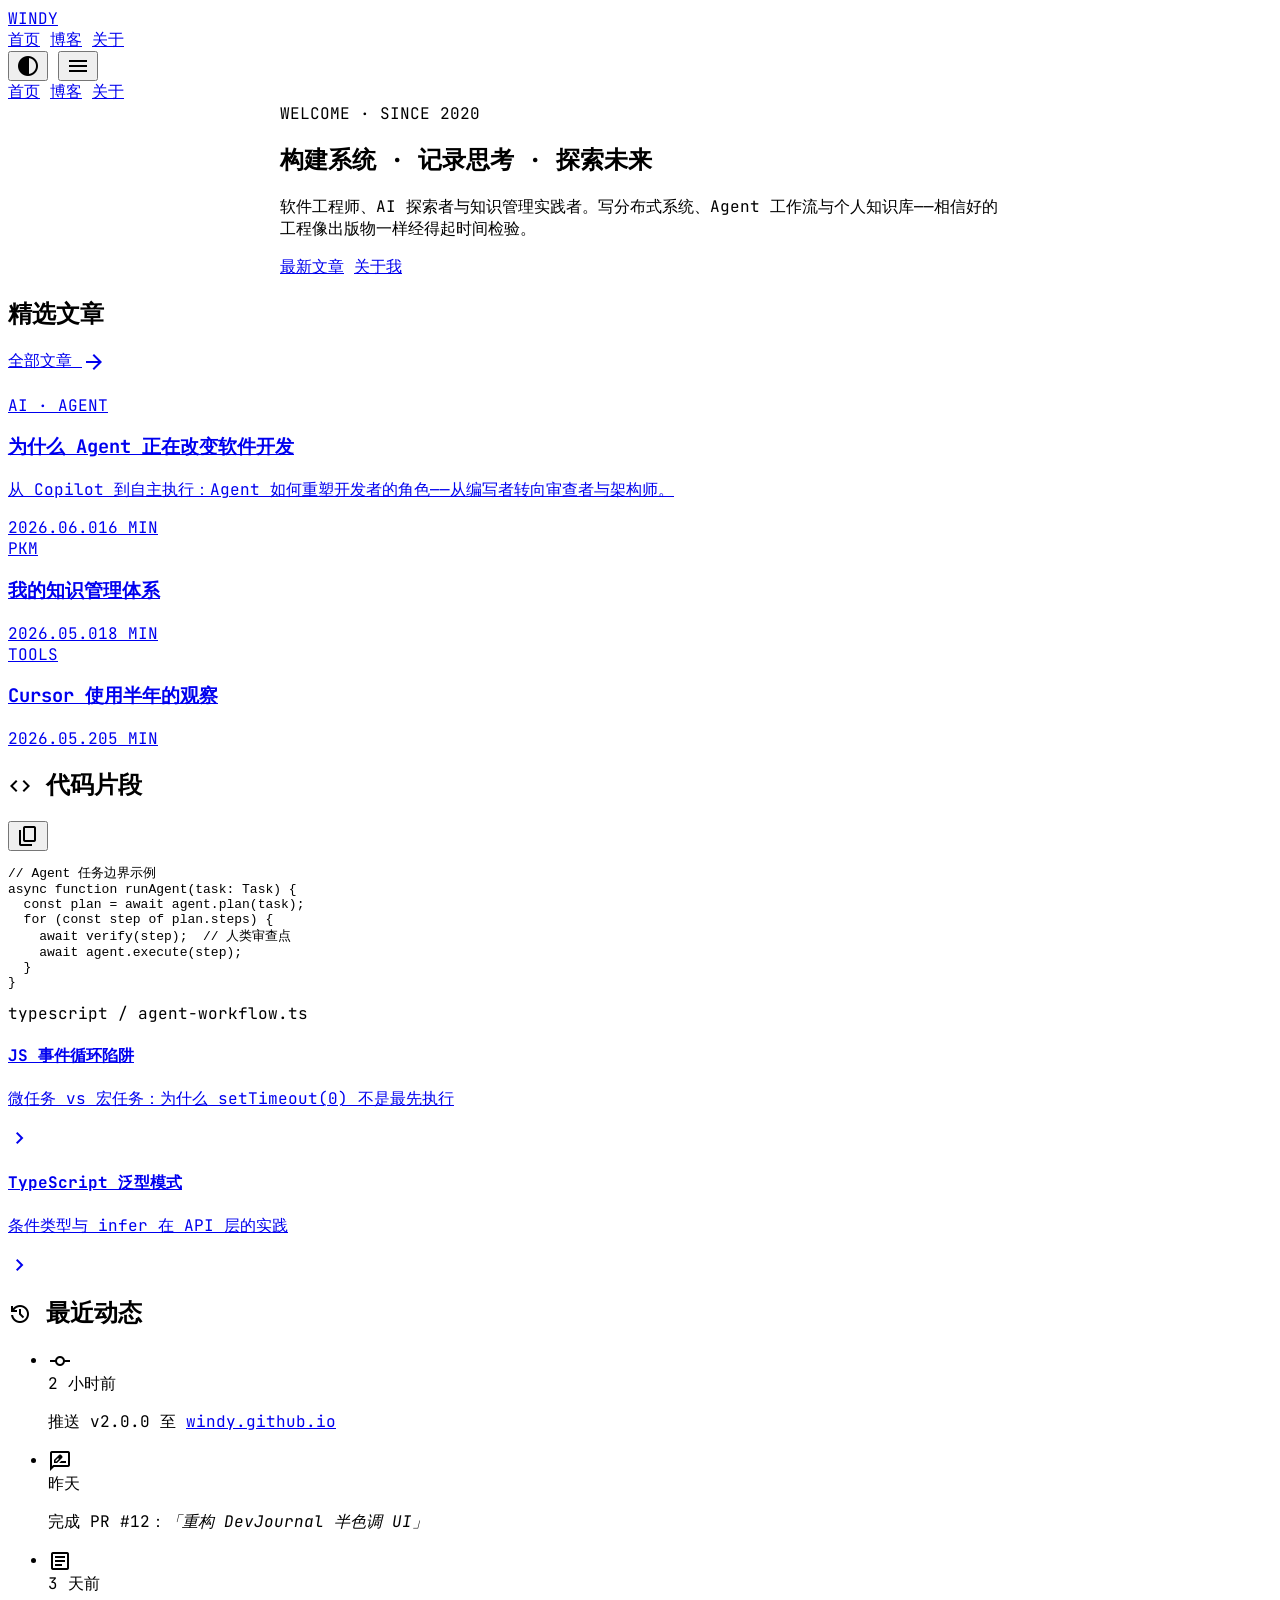
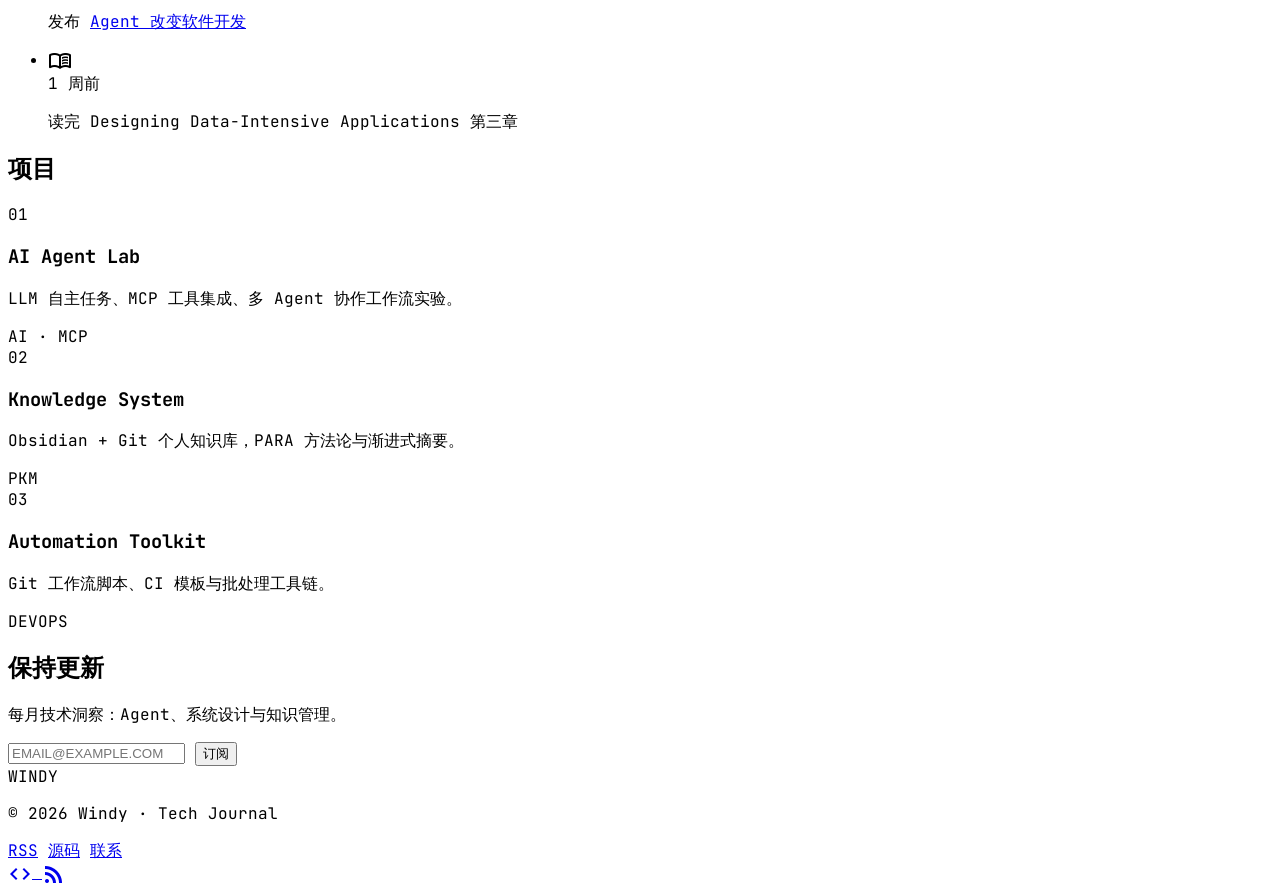
==== commit 3538029b: "Rebuild site with DevJournal halftone UI from prototype. Replace Digital Archive design with Dot-Mat" ====
--- a/index.html
+++ b/index.html
@@ -1,327 +1,306 @@
 <!DOCTYPE html>
-<html lang="zh-CN">
+<html class="light" lang="zh-CN">
 <head>
-  <meta charset="UTF-8" />
+  <meta charset="utf-8" />
   <meta name="viewport" content="width=device-width, initial-scale=1.0" />
-  <meta name="description" content="Windy — Digital Archive. 软件工程师、AI 探索者与知识管理实践者。" />
-  <title>WINDY · Digital Archive</title>
-  <link rel="preconnect" href="https://fonts.googleapis.com" />
-  <link rel="preconnect" href="https://fonts.gstatic.com" crossorigin />
-  <link href="https://fonts.googleapis.com/css2?family=Inter:wght@400;500;600;700;800;900&family=Noto+Sans+SC:wght@400;500;700&display=swap" rel="stylesheet" />
+  <meta name="description" content="Windy — 软件工程师、AI 探索者与知识管理实践者的技术日志。" />
+  <title>WINDY · Tech Journal</title>
+  <script src="https://cdn.tailwindcss.com?plugins=forms"></script>
+  <link href="https://fonts.googleapis.com/css2?family=Material+Symbols+Outlined:wght,FILL@100..700,0..1&display=swap" rel="stylesheet" />
+  <link href="https://fonts.googleapis.com/css2?family=JetBrains+Mono:wght@400;700;800&display=swap" rel="stylesheet" />
   <link rel="stylesheet" href="css/style.css" />
+  <script>
+    tailwind.config = {
+      darkMode: 'class',
+      theme: {
+        extend: {
+          colors: {
+            primary: '#000000',
+            'on-primary': '#ffffff',
+            surface: '#ffffff',
+            background: '#ffffff',
+            'on-surface': '#000000',
+            'on-background': '#000000',
+            outline: '#000000',
+          },
+          borderRadius: { DEFAULT: '0px', lg: '0px', xl: '0px' },
+          spacing: {
+            gutter: '24px',
+            'stack-sm': '0.5rem',
+            'stack-md': '1rem',
+            'stack-lg': '2rem',
+            'container-max': '1120px',
+            'section-gap': '5rem',
+          },
+          fontFamily: { mono: ['JetBrains Mono', 'monospace'] },
+          fontSize: {
+            display: ['48px', { lineHeight: '1.1', letterSpacing: '-0.04em', fontWeight: '800' }],
+            'headline-lg': ['32px', { lineHeight: '1.2', letterSpacing: '-0.02em', fontWeight: '700' }],
+            'headline-md': ['24px', { lineHeight: '1.3', fontWeight: '700' }],
+            'body-lg': ['18px', { lineHeight: '1.6' }],
+            'body-md': ['16px', { lineHeight: '1.5' }],
+            'label-caps': ['12px', { lineHeight: '1', letterSpacing: '0.05em', fontWeight: '700' }],
+          },
+        },
+      },
+    };
+  </script>
 </head>
-<body>
-  <svg class="svg-defs" aria-hidden="true">
-    <defs>
-      <filter id="halftone" x="0" y="0" width="100%" height="100%">
-        <feColorMatrix type="saturate" values="0" />
-        <feComponentTransfer>
-          <feFuncR type="discrete" tableValues="0 0.2 0.4 0.6 0.8 1" />
-          <feFuncG type="discrete" tableValues="0 0.2 0.4 0.6 0.8 1" />
-          <feFuncB type="discrete" tableValues="0 0.2 0.4 0.6 0.8 1" />
-        </feComponentTransfer>
-      </filter>
-    </defs>
-  </svg>
-
-  <div class="paper-grain" aria-hidden="true"></div>
-
-  <div class="site">
-    <!-- Header -->
-    <header class="site-header">
-      <a href="#" class="brand">WINDY<span class="brand-dot">.</span></a>
-      <nav class="site-nav" aria-label="主导航">
-        <a href="#section-about">ABOUT</a>
-        <a href="#section-projects">PROJECTS</a>
-        <a href="#section-writing">WRITING</a>
-        <a href="#section-reading">READING</a>
-        <a href="#section-notes">NOTES</a>
-        <a href="#section-timeline">TIMELINE</a>
-      </nav>
-      <a href="https://github.com/abcdzyone" target="_blank" rel="noopener" class="btn-github">
-        <svg width="16" height="16" viewBox="0 0 24 24" fill="currentColor" aria-hidden="true"><path d="M12 0C5.37 0 0 5.37 0 12c0 5.31 3.435 9.795 8.205 11.385.6.105.825-.255.825-.57 0-.285-.015-1.23-.015-2.235-3.015.555-3.795-.735-4.035-1.41-.135-.345-.72-1.41-1.23-1.695-.42-.225-1.02-.78-.015-.795.945-.015 1.62.87 1.845 1.23 1.08 1.815 2.805 1.305 3.495.99.105-.78.42-1.305.765-1.605-2.67-.3-5.46-1.335-5.46-5.925 0-1.305.465-2.385 1.23-3.225-.12-.3-.54-1.53.12-3.18 0 0 1.005-.315 3.3 1.23.96-.27 1.98-.405 3-.405s2.04.135 3 .405c2.295-1.56 3.3-1.23 3.3-1.23.66 1.65.24 2.88.12 3.18.765.84 1.23 1.905 1.23 3.225 0 4.605-2.805 5.625-5.475 5.925.435.375.81 1.095.81 2.22 0 1.605-.015 2.895-.015 3.3 0 .315.225.69.825.57A12.02 12.02 0 0024 12c0-6.63-5.37-12-12-12z"/></svg>
-        GITHUB
+<body class="bg-background text-on-background font-mono selection:bg-primary selection:text-on-primary">
+
+<header class="fixed top-0 w-full z-50 bg-surface border-b-4 border-outline transition-all duration-200" data-header>
+  <nav class="flex justify-between items-center h-16 px-gutter max-w-container-max mx-auto">
+    <a href="index.html" class="text-headline-md font-extrabold uppercase tracking-tighter">WINDY</a>
+    <div class="hidden md:flex items-center gap-8">
+      <a class="text-label-caps border-b-4 border-primary pb-1" href="index.html">首页</a>
+      <a class="text-label-caps hover:bg-primary hover:text-on-primary px-2 py-1 transition-colors" href="blog.html">博客</a>
+      <a class="text-label-caps hover:bg-primary hover:text-on-primary px-2 py-1 transition-colors" href="about.html">关于</a>
+    </div>
+    <div class="flex items-center gap-stack-md">
+      <button id="theme-toggle" class="p-2 border-2 border-outline hover:bg-primary hover:text-on-primary transition-colors" aria-label="切换主题">
+        <span class="material-symbols-outlined">contrast</span>
+      </button>
+      <button id="mobile-menu-btn" class="md:hidden p-2 border-2 border-outline">
+        <span class="material-symbols-outlined">menu</span>
+      </button>
+    </div>
+  </nav>
+  <div id="mobile-nav" class="hidden md:hidden border-t-2 border-outline bg-surface px-gutter py-4 space-y-2">
+    <a class="block text-label-caps py-2" href="index.html">首页</a>
+    <a class="block text-label-caps py-2" href="blog.html">博客</a>
+    <a class="block text-label-caps py-2" href="about.html">关于</a>
+  </div>
+</header>
+
+<main class="pt-24 pb-section-gap">
+
+  <!-- Hero -->
+  <section class="max-w-container-max mx-auto px-gutter mb-section-gap">
+    <div class="reading-track py-stack-lg border-4 border-outline p-stack-lg relative overflow-hidden">
+      <div class="absolute inset-0 halftone-bg opacity-10 pointer-events-none"></div>
+      <span class="text-label-caps bg-primary text-on-primary px-2 py-1 inline-block mb-stack-md">WELCOME · SINCE 2020</span>
+      <h1 class="text-display mb-stack-md uppercase leading-none">构建系统 · 记录思考 · 探索未来</h1>
+      <p class="text-body-lg mb-stack-lg max-w-2xl border-l-4 border-outline pl-4">
+        软件工程师、AI 探索者与知识管理实践者。写分布式系统、Agent 工作流与个人知识库——相信好的工程像出版物一样经得起时间检验。
+      </p>
+      <div class="flex flex-wrap gap-stack-md">
+        <a href="blog/agents-changing-dev.html" class="bg-primary text-on-primary px-6 py-3 font-bold uppercase border-2 border-primary hover:bg-surface hover:text-on-surface transition-colors">最新文章</a>
+        <a href="about.html" class="border-2 border-outline px-6 py-3 font-bold uppercase hover:bg-primary hover:text-on-primary transition-colors">关于我</a>
+      </div>
+    </div>
+  </section>
+
+  <!-- Featured Writing -->
+  <section class="max-w-container-max mx-auto px-gutter mb-section-gap">
+    <div class="flex justify-between items-end mb-stack-lg flex-wrap gap-4">
+      <h2 class="text-headline-lg uppercase underline decoration-4 underline-offset-8">精选文章</h2>
+      <a class="text-label-caps font-bold hover:bg-primary hover:text-on-primary px-2 py-1 border-2 border-outline flex items-center gap-1" href="blog.html">
+        全部文章 <span class="material-symbols-outlined text-[16px]">arrow_forward</span>
       </a>
-    </header>
-
-    <!-- Hero -->
-    <section class="hero" id="hero">
-      <div class="hero-left">
-        <p class="hero-since">// SINCE 2020</p>
-        <h1 class="hero-title">DIGITAL ARCHIVE</h1>
-        <p class="hero-tagline">构建系统 · 记录思考 · 探索未来</p>
-        <hr class="hero-rule" />
-        <div class="hero-split">
-          <ul class="hero-roles">
-            <li>SOFTWARE ENGINEER</li>
-            <li>AI EXPLORER</li>
-            <li>KNOWLEDGE BUILDER</li>
-          </ul>
-          <p class="hero-bio">
-            热爱代码与创造，在数字世界中构建优雅、高效、有温度的产品。
-            相信好的工程像出版物一样经得起时间检验，持续探索 AI 与知识管理的交汇地带。
-          </p>
+    </div>
+    <div class="grid grid-cols-1 md:grid-cols-12 gap-stack-md">
+      <article class="md:col-span-8 group bg-surface border-4 border-outline overflow-hidden">
+        <a href="blog/agents-changing-dev.html" class="block">
+          <div class="aspect-video overflow-hidden border-b-4 border-outline grayscale contrast-125">
+            <img alt="" class="w-full h-full object-cover group-hover:scale-105 transition-transform duration-500" src="https://images.unsplash.com/photo-1677442136019-21780ecad995?w=800&h=450&fit=crop&q=80" />
+          </div>
+          <div class="p-stack-lg">
+            <span class="text-[10px] font-bold bg-primary text-on-primary px-2 py-0.5">AI · AGENT</span>
+            <h3 class="text-headline-md mt-stack-sm mb-stack-sm group-hover:bg-primary group-hover:text-on-primary transition-colors inline-block px-1">为什么 Agent 正在改变软件开发</h3>
+            <p class="text-body-md line-clamp-2">从 Copilot 到自主执行：Agent 如何重塑开发者的角色——从编写者转向审查者与架构师。</p>
+            <div class="mt-stack-md flex items-center gap-stack-sm font-bold text-[11px] uppercase">
+              <span>2026.06.01</span><span class="w-2 h-2 bg-primary"></span><span>6 MIN</span>
+            </div>
+          </div>
+        </a>
+      </article>
+      <div class="md:col-span-4 flex flex-col gap-stack-md">
+        <article class="flex-1 bg-surface border-4 border-outline p-stack-md hover:bg-primary group transition-all">
+          <a href="blog/knowledge-system.html">
+            <span class="text-[10px] font-bold border border-outline px-2 py-0.5 group-hover:border-on-primary group-hover:text-on-primary">PKM</span>
+            <h3 class="text-[18px] font-bold mt-stack-sm mb-stack-sm leading-tight group-hover:text-on-primary">我的知识管理体系</h3>
+            <div class="flex items-center gap-2 text-[11px] font-bold uppercase group-hover:text-on-primary">
+              <span>2026.05.01</span><span class="w-1.5 h-1.5 bg-outline group-hover:bg-on-primary"></span><span>8 MIN</span>
+            </div>
+          </a>
+        </article>
+        <article class="flex-1 bg-surface border-4 border-outline p-stack-md hover:bg-primary group transition-all relative">
+          <div class="absolute inset-0 halftone-bg opacity-5 group-hover:opacity-10"></div>
+          <a href="blog/cursor-observations.html" class="relative">
+            <span class="text-[10px] font-bold border border-outline px-2 py-0.5 group-hover:border-on-primary group-hover:text-on-primary">TOOLS</span>
+            <h3 class="text-[18px] font-bold mt-stack-sm mb-stack-sm leading-tight group-hover:text-on-primary">Cursor 使用半年的观察</h3>
+            <div class="flex items-center gap-2 text-[11px] font-bold uppercase group-hover:text-on-primary">
+              <span>2026.05.20</span><span class="w-1.5 h-1.5 bg-outline group-hover:bg-on-primary"></span><span>5 MIN</span>
+            </div>
+          </a>
+        </article>
+      </div>
+    </div>
+  </section>
+
+  <!-- Snippets & Activity -->
+  <section class="max-w-container-max mx-auto px-gutter">
+    <div class="grid grid-cols-1 md:grid-cols-2 gap-section-gap items-start">
+      <div>
+        <h2 class="text-headline-md mb-stack-lg flex items-center gap-2 uppercase tracking-tighter">
+          <span class="material-symbols-outlined bg-primary text-on-primary p-1">code</span>
+          代码片段
+        </h2>
+        <div class="space-y-stack-md">
+          <div class="bg-black text-white p-stack-md border-4 border-outline text-sm relative group" data-code-block>
+            <button onclick="copyCode(this)" class="absolute top-2 right-2 p-1 border border-white hover:bg-white hover:text-black transition-colors opacity-0 group-hover:opacity-100">
+              <span class="material-symbols-outlined text-[16px]">content_copy</span>
+            </button>
+            <pre class="overflow-x-auto"><code>// Agent 任务边界示例
+async function runAgent(task: Task) {
+  const plan = await agent.plan(task);
+  for (const step of plan.steps) {
+    await verify(step);  // 人类审查点
+    await agent.execute(step);
+  }
+}</code></pre>
+            <div class="mt-stack-sm text-[10px] text-white/50 uppercase font-bold tracking-widest border-t border-white/20 pt-2">typescript / agent-workflow.ts</div>
+          </div>
+          <a href="blog/js-event-loop.html" class="block bg-surface border-4 border-outline p-stack-md group hover:bg-primary transition-colors">
+            <div class="flex justify-between items-start">
+              <div>
+                <h4 class="font-bold text-[14px] uppercase tracking-tight group-hover:text-on-primary">JS 事件循环陷阱</h4>
+                <p class="text-[12px] mt-1 group-hover:text-on-primary/80">微任务 vs 宏任务：为什么 setTimeout(0) 不是最先执行</p>
+              </div>
+              <span class="material-symbols-outlined group-hover:text-on-primary">chevron_right</span>
+            </div>
+          </a>
+          <a href="blog/typescript-generics.html" class="block bg-surface border-4 border-outline p-stack-md group hover:bg-primary transition-colors">
+            <div class="flex justify-between items-start">
+              <div>
+                <h4 class="font-bold text-[14px] uppercase tracking-tight group-hover:text-on-primary">TypeScript 泛型模式</h4>
+                <p class="text-[12px] mt-1 group-hover:text-on-primary/80">条件类型与 infer 在 API 层的实践</p>
+              </div>
+              <span class="material-symbols-outlined group-hover:text-on-primary">chevron_right</span>
+            </div>
+          </a>
         </div>
       </div>
-      <figure class="hero-portrait">
-        <img
-          src="https://avatars.githubusercontent.com/u/45551140?v=4"
-          alt="Windy 肖像"
-          class="halftone-img"
-          width="320"
-          height="400"
-        />
-        <div class="halftone-overlay" aria-hidden="true"></div>
-      </figure>
-    </section>
-
-    <!-- Latest Update Ticker -->
-    <div class="ticker">
-      <span class="ticker-badge">LATEST UPDATE · 2026.06.01</span>
-      <a href="blog/agents-changing-dev.html" class="ticker-title">为什么 Agent 正在改变软件开发</a>
-      <a href="#section-writing" class="ticker-more">VIEW ALL →</a>
-    </div>
-
-    <!-- Category Grid (index) -->
-    <section class="category-grid" aria-label="栏目索引">
-      <article class="category-card">
-        <span class="cat-num">001</span>
-        <h2 class="cat-title">ABOUT</h2>
-        <p class="cat-desc">关注软件工程、人工智能与知识管理。用系统化思维组织数字生活，在技术与人文之间寻找平衡。</p>
-        <a href="#section-about" class="cat-link">READ MORE →</a>
-        <div class="cat-image">
-          <img src="https://images.unsplash.com/photo-1486406146926-c627a92ad1ab?w=400&h=280&fit=crop&q=80" alt="" class="halftone-img" loading="lazy" />
-          <div class="halftone-overlay" aria-hidden="true"></div>
-        </div>
+
+      <div class="bg-surface p-stack-lg border-4 border-outline relative overflow-hidden">
+        <div class="absolute inset-0 halftone-bg opacity-5 pointer-events-none"></div>
+        <h2 class="text-headline-md mb-stack-lg flex items-center gap-2 uppercase tracking-tighter relative">
+          <span class="material-symbols-outlined bg-primary text-on-primary p-1">history</span>
+          最近动态
+        </h2>
+        <ul class="space-y-stack-lg relative">
+          <li class="flex gap-stack-md">
+            <div class="flex flex-col items-center">
+              <div class="w-8 h-8 border-2 border-outline bg-primary flex items-center justify-center">
+                <span class="material-symbols-outlined text-on-primary text-[18px]">commit</span>
+              </div>
+              <div class="w-1 flex-1 bg-outline mt-2 min-h-[2rem]"></div>
+            </div>
+            <div class="pb-stack-md">
+              <span class="font-bold text-[11px] bg-outline text-surface px-1">2 小时前</span>
+              <p class="text-body-md mt-1 font-bold">推送 <span class="bg-black text-white px-1">v2.0.0</span> 至 <a class="underline decoration-2" href="https://github.com/abcdzyone/windy.github.io">windy.github.io</a></p>
+            </div>
+          </li>
+          <li class="flex gap-stack-md">
+            <div class="flex flex-col items-center">
+              <div class="w-8 h-8 border-2 border-outline bg-surface flex items-center justify-center">
+                <span class="material-symbols-outlined text-[18px]">rate_review</span>
+              </div>
+              <div class="w-1 flex-1 bg-outline mt-2 min-h-[2rem]"></div>
+            </div>
+            <div class="pb-stack-md">
+              <span class="font-bold text-[11px] bg-outline text-surface px-1">昨天</span>
+              <p class="text-body-md mt-1">完成 PR #12：<em>「重构 DevJournal 半色调 UI」</em></p>
+            </div>
+          </li>
+          <li class="flex gap-stack-md">
+            <div class="flex flex-col items-center">
+              <div class="w-8 h-8 border-2 border-outline bg-surface flex items-center justify-center">
+                <span class="material-symbols-outlined text-[18px]">article</span>
+              </div>
+            </div>
+            <div>
+              <span class="font-bold text-[11px] bg-outline text-surface px-1">3 天前</span>
+              <p class="text-body-md mt-1">发布 <a href="blog/agents-changing-dev.html" class="font-extrabold uppercase underline">Agent 改变软件开发</a></p>
+            </div>
+          </li>
+          <li class="flex gap-stack-md">
+            <div class="flex flex-col items-center">
+              <div class="w-8 h-8 border-2 border-outline bg-surface flex items-center justify-center">
+                <span class="material-symbols-outlined text-[18px]">menu_book</span>
+              </div>
+            </div>
+            <div>
+              <span class="font-bold text-[11px] bg-outline text-surface px-1">1 周前</span>
+              <p class="text-body-md mt-1">读完 <span class="font-bold">Designing Data-Intensive Applications</span> 第三章</p>
+            </div>
+          </li>
+        </ul>
+      </div>
+    </div>
+  </section>
+
+  <!-- Projects strip -->
+  <section class="max-w-container-max mx-auto px-gutter mt-section-gap">
+    <h2 class="text-headline-lg uppercase underline decoration-4 underline-offset-8 mb-stack-lg">项目</h2>
+    <div class="grid grid-cols-1 sm:grid-cols-2 lg:grid-cols-3 gap-stack-md">
+      <article class="border-4 border-outline p-stack-md hover:shadow-[8px_8px_0_0_#000] transition-shadow">
+        <span class="text-[10px] font-bold bg-primary text-on-primary px-2 py-0.5">01</span>
+        <h3 class="font-bold text-lg mt-2 uppercase">AI Agent Lab</h3>
+        <p class="text-sm mt-2">LLM 自主任务、MCP 工具集成、多 Agent 协作工作流实验。</p>
+        <span class="text-[10px] font-bold mt-4 inline-block border border-outline px-2 py-0.5">AI · MCP</span>
       </article>
-
-      <article class="category-card">
-        <span class="cat-num">002</span>
-        <h2 class="cat-title">PROJECTS</h2>
-        <p class="cat-desc">AI Agent Lab、知识管理系统、自动化工具链与开源 side project。从原型到部署的完整工程实践。</p>
-        <a href="#section-projects" class="cat-link">EXPLORE →</a>
-        <div class="cat-image">
-          <img src="https://images.unsplash.com/photo-1512820790803-83ca734da794?w=400&h=280&fit=crop&q=80" alt="" class="halftone-img" loading="lazy" />
-          <div class="halftone-overlay" aria-hidden="true"></div>
-        </div>
+      <article class="border-4 border-outline p-stack-md hover:shadow-[8px_8px_0_0_#000] transition-shadow">
+        <span class="text-[10px] font-bold bg-primary text-on-primary px-2 py-0.5">02</span>
+        <h3 class="font-bold text-lg mt-2 uppercase">Knowledge System</h3>
+        <p class="text-sm mt-2">Obsidian + Git 个人知识库，PARA 方法论与渐进式摘要。</p>
+        <span class="text-[10px] font-bold mt-4 inline-block border border-outline px-2 py-0.5">PKM</span>
       </article>
-
-      <article class="category-card">
-        <span class="cat-num">003</span>
-        <h2 class="cat-title">WRITING</h2>
-        <p class="cat-desc">技术洞察、工程实践与思考笔记。记录 Agent 时代开发范式的转变，以及工具如何重塑创造力。</p>
-        <a href="#section-writing" class="cat-link">READ POSTS →</a>
-        <div class="cat-image">
-          <img src="https://images.unsplash.com/photo-1455390219741-b61f56d5c722?w=400&h=280&fit=crop&q=80" alt="" class="halftone-img" loading="lazy" />
-          <div class="halftone-overlay" aria-hidden="true"></div>
-        </div>
+      <article class="border-4 border-outline p-stack-md hover:shadow-[8px_8px_0_0_#000] transition-shadow">
+        <span class="text-[10px] font-bold bg-primary text-on-primary px-2 py-0.5">03</span>
+        <h3 class="font-bold text-lg mt-2 uppercase">Automation Toolkit</h3>
+        <p class="text-sm mt-2">Git 工作流脚本、CI 模板与批处理工具链。</p>
+        <span class="text-[10px] font-bold mt-4 inline-block border border-outline px-2 py-0.5">DEVOPS</span>
       </article>
-
-      <article class="category-card">
-        <span class="cat-num">004</span>
-        <h2 class="cat-title">READING</h2>
-        <p class="cat-desc">技术、历史、哲学、商业与 AI 领域的阅读档案。每本书都是一次认知升级，笔记沉淀为可检索的知识节点。</p>
-        <a href="#section-reading" class="cat-link">BROWSE →</a>
-        <div class="cat-image">
-          <img src="https://images.unsplash.com/photo-1544947950-fa07a98d237f?w=400&h=280&fit=crop&q=80" alt="" class="halftone-img" loading="lazy" />
-          <div class="halftone-overlay" aria-hidden="true"></div>
-        </div>
-      </article>
-
-      <article class="category-card">
-        <span class="cat-num">005</span>
-        <h2 class="cat-title">NOTES</h2>
-        <p class="cat-desc">灵感碎片、日常观察与快速记录。Obsidian 双向链接 + Git 版本控制，构建个人第二大脑的日常输入层。</p>
-        <a href="#section-notes" class="cat-link">OPEN NOTES →</a>
-        <div class="cat-image">
-          <img src="https://images.unsplash.com/photo-1511920170033-f8396924c10b?w=400&h=280&fit=crop&q=80" alt="" class="halftone-img" loading="lazy" />
-          <div class="halftone-overlay" aria-hidden="true"></div>
-        </div>
-      </article>
-
-      <article class="category-card">
-        <span class="cat-num">006</span>
-        <h2 class="cat-title">TIMELINE</h2>
-        <p class="cat-desc">2020 起步 · 2023 入行 · 2024 知识库 · 2025 大模型 · 2026 Agent 项目。每一步都是下一次跃迁的基石。</p>
-        <a href="#section-timeline" class="cat-link">VIEW HISTORY →</a>
-        <div class="cat-image">
-          <img src="https://images.unsplash.com/photo-1493612276213-ee3925520722?w=400&h=280&fit=crop&q=80" alt="" class="halftone-img" loading="lazy" />
-          <div class="halftone-overlay" aria-hidden="true"></div>
-        </div>
-      </article>
-    </section>
-
-    <!-- Detail Sections -->
-    <div class="content-sections">
-      <section class="detail-section" id="section-about">
-        <header class="detail-header">
-          <span class="detail-num">001</span>
-          <h2 class="detail-title">ABOUT</h2>
-        </header>
-        <div class="detail-body two-col">
-          <div>
-            <h3 class="detail-subtitle">我关注什么</h3>
-            <ul class="detail-list">
-              <li><strong>软件工程</strong> — 构建可靠、可维护的系统，追求工程卓越</li>
-              <li><strong>人工智能</strong> — 探索大模型与 Agent，融入开发工作流</li>
-              <li><strong>知识管理</strong> — PARA + 双向链接，连接输入与输出</li>
-              <li><strong>数字生活</strong> — 自动化日常，用工具释放创造力</li>
-              <li><strong>阅读与写作</strong> — 持续记录技术观察与思考轨迹</li>
-            </ul>
-          </div>
-          <div>
-            <h3 class="detail-subtitle">关于我</h3>
-            <p class="detail-text">独立开发者，2020 年开始系统学习编程，2023 年进入软件行业。相信技术与人文并不矛盾——好的代码应该像出版物一样，结构清晰、经得起时间检验。目前在探索 AI Agent 如何重塑软件开发范式，同时维护个人知识库与开源项目。</p>
-          </div>
-        </div>
-      </section>
-
-      <section class="detail-section" id="section-projects">
-        <header class="detail-header">
-          <span class="detail-num">002</span>
-          <h2 class="detail-title">PROJECTS</h2>
-        </header>
-        <div class="project-grid">
-          <article class="project-item">
-            <span class="project-num">01</span>
-            <h3 class="project-name">AI Agent Lab</h3>
-            <p class="project-desc">实验性 Agent 开发实验室：LLM 自主任务执行、MCP 工具集成、多 Agent 协作工作流。</p>
-            <span class="project-tags">AI · Agent · MCP</span>
-          </article>
-          <article class="project-item">
-            <span class="project-num">02</span>
-            <h3 class="project-name">Knowledge System</h3>
-            <p class="project-desc">基于 Obsidian + Git 的个人知识库，PARA 方法论、渐进式摘要、定期回顾与输出链路。</p>
-            <span class="project-tags">PKM · Obsidian</span>
-          </article>
-          <article class="project-item">
-            <span class="project-num">03</span>
-            <h3 class="project-name">Automation Toolkit</h3>
-            <p class="project-desc">Git 工作流脚本、文档同步、CI 模板与批处理工具，减少重复劳动。</p>
-            <span class="project-tags">DevOps · Scripts</span>
-          </article>
-          <article class="project-item">
-            <span class="project-num">04</span>
-            <h3 class="project-name">windy.github.io</h3>
-            <p class="project-desc">个人档案馆站点，Digital Archive 设计风格，GitHub Pages 部署。</p>
-            <span class="project-tags">HTML · CSS</span>
-          </article>
-          <article class="project-item">
-            <span class="project-num">05</span>
-            <h3 class="project-name">Free-V2ray-Config</h3>
-            <p class="project-desc">开源网络配置集合，帮助用户安全便捷访问互联网。</p>
-            <span class="project-tags">Open Source</span>
-          </article>
-          <article class="project-item">
-            <span class="project-num">06</span>
-            <h3 class="project-name">WIP · Next Tool</h3>
-            <p class="project-desc">酝酿中的开发者效率插件，也许是 AI 驱动的代码审查或文档生成工具。</p>
-            <span class="project-tags">WIP · AI</span>
-          </article>
-        </div>
-      </section>
-
-      <section class="detail-section" id="section-writing">
-        <header class="detail-header">
-          <span class="detail-num">003</span>
-          <h2 class="detail-title">WRITING</h2>
-        </header>
-        <ul class="article-grid">
-          <li><a href="blog/agents-changing-dev.html"><time datetime="2026-06-01">2026.06.01</time><span>为什么 Agent 正在改变软件开发</span><em>AI · Agent</em></a></li>
-          <li><a href="blog/cursor-observations.html"><time datetime="2026-05-20">2026.05.20</time><span>Cursor 使用半年的观察</span><em>Cursor · Tools</em></a></li>
-          <li><a href="blog/knowledge-system.html"><time datetime="2026-05-01">2026.05.01</time><span>我的知识管理体系</span><em>PKM · Obsidian</em></a></li>
-          <li><a href="blog/js-event-loop.html"><time datetime="2026-05-12">2026.05.12</time><span>深入理解 JavaScript 事件循环</span><em>JavaScript</em></a></li>
-          <li><a href="blog/typescript-generics.html"><time datetime="2026-04-28">2026.04.28</time><span>TypeScript 泛型：从入门到实践</span><em>TypeScript</em></a></li>
-          <li><a href="blog/github-pages-guide.html"><time datetime="2026-04-15">2026.04.15</time><span>GitHub Pages 静态站点部署指南</span><em>DevOps</em></a></li>
-          <li><a href="blog/docker-frontend.html"><time datetime="2026-03-20">2026.03.20</time><span>Docker 入门：前端开发者视角</span><em>Docker</em></a></li>
-          <li><a href="blog/css-grid-flexbox.html"><time datetime="2026-03-08">2026.03.08</time><span>CSS Grid 与 Flexbox：如何选择</span><em>CSS</em></a></li>
-          <li><a href="blog/git-workflow.html"><time datetime="2026-02-18">2026.02.18</time><span>Git 工作流：Feature Branch 最佳实践</span><em>Git</em></a></li>
-        </ul>
-      </section>
-
-      <section class="detail-section" id="section-reading">
-        <header class="detail-header">
-          <span class="detail-num">004</span>
-          <h2 class="detail-title">READING</h2>
-        </header>
-        <div class="reading-grid">
-          <div class="reading-col">
-            <h3 class="reading-cat">技术</h3>
-            <ul><li>深入理解计算机系统 <cite>Bryant</cite></li><li>Designing Data-Intensive Applications <cite>Kleppmann</cite></li><li>Clean Code <cite>Martin</cite></li><li>重构 <cite>Fowler</cite></li></ul>
-          </div>
-          <div class="reading-col">
-            <h3 class="reading-cat">历史</h3>
-            <ul><li>人类简史 <cite>Harari</cite></li><li>枪炮、病菌与钢铁 <cite>Diamond</cite></li><li>万历十五年 <cite>黄仁宇</cite></li></ul>
-          </div>
-          <div class="reading-col">
-            <h3 class="reading-cat">哲学</h3>
-            <ul><li>沉思录 <cite>Aurelius</cite></li><li>哲学问题 <cite>Russell</cite></li><li>苏菲的世界 <cite>Gaarder</cite></li></ul>
-          </div>
-          <div class="reading-col">
-            <h3 class="reading-cat">商业</h3>
-            <ul><li>从 0 到 1 <cite>Thiel</cite></li><li>创新者的窘境 <cite>Christensen</cite></li><li>原则 <cite>Dalio</cite></li></ul>
-          </div>
-          <div class="reading-col">
-            <h3 class="reading-cat">圣经</h3>
-            <ul><li>圣经 <cite>旧约·新约</cite></li><li>天路历程 <cite>Bunyan</cite></li><li>属灵操练礼赞 <cite>Foster</cite></li></ul>
-          </div>
-          <div class="reading-col">
-            <h3 class="reading-cat">人工智能</h3>
-            <ul><li>Life 3.0 <cite>Tegmark</cite></li><li>AI Superpowers <cite>Kai-Fu Lee</cite></li><li>The Alignment Problem <cite>Christian</cite></li></ul>
-          </div>
-        </div>
-      </section>
-
-      <section class="detail-section" id="section-notes">
-        <header class="detail-header">
-          <span class="detail-num">005</span>
-          <h2 class="detail-title">NOTES</h2>
-        </header>
-        <ul class="notes-list">
-          <li><time>2026.06.05</time><p>Agent 工作流的关键不是自动化一切，而是找到人机协作的最优分工点。</p></li>
-          <li><time>2026.05.28</time><p>好的知识管理系统应该降低记录摩擦，而不是增加整理负担。</p></li>
-          <li><time>2026.05.15</time><p>代码审查在 AI 时代变得更加重要——生成容易，判断难。</p></li>
-          <li><time>2026.05.02</time><p>尝试用 PARA 重新组织 Obsidian vault，Projects 和 Areas 的边界需要持续调整。</p></li>
-          <li><time>2026.04.20</time><p>阅读《设计数据密集型应用》第三章，对分布式系统有了更深的敬畏。</p></li>
-          <li><time>2026.04.08</time><p>Git hooks + AI review 是一个值得深入的方向。</p></li>
-        </ul>
-      </section>
-
-      <section class="detail-section" id="section-timeline">
-        <header class="detail-header">
-          <span class="detail-num">006</span>
-          <h2 class="detail-title">TIMELINE</h2>
-        </header>
-        <ol class="timeline-detail">
-          <li><span class="tl-year">2026</span><div><strong>AI Agent Project</strong><p>启动 AI Agent Lab，探索 MCP 协议与 Cursor Agent 工作流，重构个人站点为 Digital Archive。</p></div></li>
-          <li><span class="tl-year">2025</span><div><strong>探索大模型</strong><p>深度使用 Cursor、Claude、GPT，将 AI 融入日常开发与写作流程。</p></div></li>
-          <li><span class="tl-year">2024</span><div><strong>构建知识库</strong><p>建立 Obsidian + Git 知识管理系统，实践 PARA 方法论与渐进式摘要。</p></div></li>
-          <li><span class="tl-year">2023</span><div><strong>进入软件行业</strong><p>从自学转向全职开发，参与多个 Web 项目，建立工程化思维。</p></div></li>
-          <li><span class="tl-year">2020</span><div><strong>起步</strong><p>开始系统学习编程，创建 GitHub 账号，发布第一个开源仓库。</p></div></li>
-        </ol>
-      </section>
-    </div>
-
-    <!-- Footer -->
-    <footer class="site-footer">
-      <div class="footer-left">
-        <span class="footer-brand">DIGITAL ARCHIVE</span>
-        <span class="footer-copy">© 2026 Windy. All rights reserved.</span>
-      </div>
-      <blockquote class="footer-quote">
-        <p>STAY HUNGRY, STAY FOOLISH.</p>
-        <cite>— STEVE JOBS</cite>
-      </blockquote>
-      <div class="footer-links">
-        <a href="mailto:hello@windy.dev">EMAIL</a>
-        <span>/</span>
-        <a href="blog/agents-changing-dev.html">RSS</a>
-        <span>/</span>
-        <a href="https://github.com/abcdzyone" target="_blank" rel="noopener">GITHUB</a>
-      </div>
-    </footer>
+    </div>
+  </section>
+</main>
+
+<!-- Newsletter -->
+<section class="bg-black text-white py-section-gap border-y-4 border-outline relative overflow-hidden">
+  <div class="absolute inset-0 halftone-bg-dense opacity-10 pointer-events-none"></div>
+  <div class="max-w-container-max mx-auto px-gutter text-center relative z-10">
+    <h2 class="text-headline-lg mb-stack-sm uppercase tracking-tighter">保持更新</h2>
+    <p class="text-body-md mb-stack-lg opacity-80">每月技术洞察：Agent、系统设计与知识管理。</p>
+    <form class="flex flex-col md:flex-row justify-center gap-stack-sm max-w-md mx-auto" data-newsletter>
+      <input class="flex-1 px-4 py-3 border-4 border-white bg-transparent focus:bg-white focus:text-black outline-none transition-all placeholder:text-white/40 font-bold" placeholder="EMAIL@EXAMPLE.COM" required type="email" />
+      <button class="bg-white text-black font-bold uppercase px-8 py-3 border-4 border-white hover:bg-transparent hover:text-white transition-all" type="submit">订阅</button>
+    </form>
   </div>
-
-  <script src="js/main.js"></script>
+</section>
+
+<footer class="bg-surface w-full py-stack-lg border-t-4 border-outline">
+  <div class="flex flex-col md:flex-row justify-between items-center gap-stack-md px-gutter max-w-container-max mx-auto">
+    <div>
+      <div class="text-headline-md font-extrabold uppercase">WINDY</div>
+      <p class="text-[12px] font-bold mt-2 uppercase">© 2026 Windy · Tech Journal</p>
+    </div>
+    <div class="flex gap-stack-lg flex-wrap justify-center">
+      <a class="text-[12px] font-bold uppercase hover:bg-primary hover:text-on-primary px-1 underline decoration-2" href="blog.html">RSS</a>
+      <a class="text-[12px] font-bold uppercase hover:bg-primary hover:text-on-primary px-1 underline decoration-2" href="https://github.com/abcdzyone/windy.github.io">源码</a>
+      <a class="text-[12px] font-bold uppercase hover:bg-primary hover:text-on-primary px-1 underline decoration-2" href="mailto:hello@windy.dev">联系</a>
+    </div>
+    <div class="flex gap-4">
+      <a class="p-2 border-2 border-outline hover:bg-primary hover:text-on-primary transition-colors" href="https://github.com/abcdzyone" target="_blank" rel="noopener">
+        <span class="material-symbols-outlined">code</span>
+      </a>
+      <a class="p-2 border-2 border-outline hover:bg-primary hover:text-on-primary transition-colors" href="blog.html">
+        <span class="material-symbols-outlined">rss_feed</span>
+      </a>
+    </div>
+  </div>
+</footer>
+
+<script src="js/main.js"></script>
 </body>
 </html>
--- a/css/style.css
+++ b/css/style.css
@@ -1,719 +1,186 @@
-*, *::before, *::after { box-sizing: border-box; margin: 0; padding: 0; }
+/* WINDY Tech Journal — Dot-Matrix Monolith */
 
-:root {
-  --bg: #F2F0E6;
-  --paper: #F8F6EE;
-  --text: #111111;
-  --text-secondary: #555555;
-  --border: #111111;
-  --border-light: rgba(17, 17, 17, 0.12);
-  --font: 'Inter', 'Noto Sans SC', 'PingFang SC', 'Microsoft YaHei', sans-serif;
-  --font-serif: 'Inter', 'Noto Sans SC', sans-serif;
-  --max-w: 1440px;
-  --section-pad: clamp(2rem, 4vw, 3.5rem);
+.material-symbols-outlined {
+  font-variation-settings: 'FILL' 0, 'wght' 400, 'GRAD' 0, 'opsz' 24;
+  vertical-align: middle;
 }
 
-html { scroll-behavior: smooth; }
-
 body {
-  font-family: var(--font);
-  background: var(--bg);
-  color: var(--text);
-  line-height: 1.6;
-  -webkit-font-smoothing: antialiased;
+  font-family: 'JetBrains Mono', monospace;
 }
 
-.svg-defs {
-  position: absolute;
-  width: 0;
-  height: 0;
-  overflow: hidden;
+/* Halftone patterns */
+.halftone-bg {
+  background-image: radial-gradient(circle, currentColor 1px, transparent 1px);
+  background-size: 8px 8px;
 }
 
-.paper-grain {
-  position: fixed;
-  inset: 0;
-  pointer-events: none;
-  z-index: 9999;
-  opacity: 0.04;
-  background-image: url("data:image/svg+xml,%3Csvg viewBox='0 0 256 256' xmlns='http://www.w3.org/2000/svg'%3E%3Cfilter id='n'%3E%3CfeTurbulence type='fractalNoise' baseFrequency='0.9' numOctaves='4' stitchTiles='stitch'/%3E%3C/filter%3E%3Crect width='100%25' height='100%25' filter='url(%23n)'/%3E%3C/svg%3E");
-  background-size: 180px 180px;
+.halftone-bg-dense {
+  background-image: radial-gradient(circle, currentColor 1.5px, transparent 1.5px);
+  background-size: 4px 4px;
 }
 
-/* ── Site shell ── */
-.site {
-  max-width: var(--max-w);
-  margin: 0 auto;
-  background: var(--paper);
-  border-left: 1px solid var(--border);
-  border-right: 1px solid var(--border);
+.halftone-page {
+  background-color: #ffffff;
+  background-image: radial-gradient(#000 1px, transparent 0);
+  background-size: 20px 20px;
 }
 
-/* ── Halftone ── */
-.halftone-img {
-  display: block;
-  width: 100%;
-  height: 100%;
-  object-fit: cover;
-  filter: grayscale(100%) contrast(1.25) url(#halftone);
+.stippled-box {
+  position: relative;
+  z-index: 1;
 }
 
-.halftone-overlay {
+.stippled-box::before {
+  content: "";
   position: absolute;
   inset: 0;
-  background-image: radial-gradient(circle, var(--text) 0.7px, transparent 0.7px);
+  background-image: radial-gradient(#000000 0.5px, transparent 0);
   background-size: 3px 3px;
-  mix-blend-mode: multiply;
-  opacity: 0.3;
+  opacity: 0.05;
+  z-index: -1;
   pointer-events: none;
 }
 
-/* ── Header ── */
-.site-header {
-  position: sticky;
-  top: 0;
-  z-index: 100;
-  height: 56px;
-  display: grid;
-  grid-template-columns: 1fr auto 1fr;
-  align-items: center;
-  padding: 0 2rem;
-  background: var(--paper);
-  border-bottom: 1px solid var(--border);
+.halftone-shadow {
+  position: relative;
 }
 
-.brand {
-  font-size: 1rem;
-  font-weight: 800;
-  letter-spacing: 0.04em;
-  color: var(--text);
-  text-decoration: none;
-  justify-self: start;
+.halftone-shadow::after {
+  content: "";
+  position: absolute;
+  z-index: -1;
+  bottom: -8px;
+  right: -8px;
+  width: 100%;
+  height: 100%;
+  background-image: radial-gradient(circle, #000 1px, transparent 1.5px);
+  background-size: 4px 4px;
+  border: 2px solid #000;
 }
 
-.brand-dot { font-weight: 400; }
-
-.site-nav {
-  display: flex;
-  gap: 2rem;
-  justify-self: center;
+.reading-track {
+  max-width: 720px;
+  margin-left: auto;
+  margin-right: auto;
 }
 
-.site-nav a {
-  font-size: 0.68rem;
-  font-weight: 600;
-  letter-spacing: 0.1em;
-  color: var(--text);
-  text-decoration: none;
-  transition: opacity 0.2s;
+.reading-progress {
+  height: 4px;
+  background: #000000;
+  width: 0%;
+  position: fixed;
+  top: 64px;
+  left: 0;
+  z-index: 60;
+  transition: width 0.1s ease-out;
 }
 
-.site-nav a:hover { opacity: 0.5; }
+.bold-border { border: 2px solid #000000; }
+.heavy-border { border: 4px solid #000000; }
+.shadow-hard { box-shadow: 6px 6px 0px 0px #000000; }
 
-.btn-github {
-  justify-self: end;
-  display: inline-flex;
-  align-items: center;
-  gap: 0.4rem;
-  padding: 0.45rem 0.9rem;
-  background: var(--text);
-  color: var(--paper);
-  font-size: 0.65rem;
-  font-weight: 700;
-  letter-spacing: 0.08em;
-  text-decoration: none;
-  border-radius: 4px;
-  transition: opacity 0.2s;
+.article-card {
+  transition: all 0.2s ease-in-out;
+  background-color: white;
 }
 
-.btn-github:hover { opacity: 0.8; }
-
-/* ── Hero ── */
-.hero {
-  display: grid;
-  grid-template-columns: 1fr minmax(280px, 32%);
-  min-height: 520px;
-  border-bottom: 1px solid var(--border);
+.article-card:hover {
+  transform: translate(-4px, -4px);
+  box-shadow: 8px 8px 0px 0px #000000;
 }
 
-.hero-left {
-  padding: 3rem 2.5rem;
-  display: flex;
-  flex-direction: column;
-  justify-content: center;
-  border-right: 1px solid var(--border);
+.retro-card {
+  border: 3px solid #000;
+  background-color: #fff;
 }
 
-.hero-since {
-  font-size: 0.7rem;
-  font-weight: 500;
-  letter-spacing: 0.06em;
-  color: var(--text-secondary);
-  margin-bottom: 0.75rem;
+::selection {
+  background: #000000;
+  color: #ffffff;
 }
 
-.hero-title {
-  font-size: clamp(3rem, 6vw, 5rem);
-  font-weight: 900;
-  letter-spacing: -0.02em;
-  line-height: 0.95;
-  margin-bottom: 0.75rem;
+/* Dark mode */
+html.dark body {
+  background-color: #0a0a0a;
+  color: #f0f0f0;
 }
 
-.hero-tagline {
-  font-size: 0.9rem;
-  font-weight: 500;
-  color: var(--text-secondary);
+html.dark .halftone-page {
+  background-color: #0a0a0a;
+  background-image: radial-gradient(#333 1px, transparent 0);
+}
+
+html.dark .bg-background { background-color: #0a0a0a !important; }
+html.dark .bg-surface { background-color: #111 !important; }
+html.dark .text-on-surface { color: #f0f0f0 !important; }
+html.dark .text-on-background { color: #f0f0f0 !important; }
+html.dark .border-outline { border-color: #f0f0f0 !important; }
+html.dark header, html.dark nav { background-color: #111 !important; border-color: #f0f0f0 !important; }
+html.dark .article-card { background-color: #111; }
+html.dark .article-card:hover { box-shadow: 8px 8px 0px 0px #f0f0f0; }
+
+/* Blog prose */
+.prose-blog h2 {
+  font-size: 1.25rem;
+  font-weight: 700;
+  text-transform: uppercase;
+  background: #000;
+  color: #fff;
+  display: inline-block;
+  padding: 0.25rem 1rem;
+  margin-top: 3rem;
   margin-bottom: 1.5rem;
 }
 
-.hero-rule {
-  border: none;
-  border-top: 1px solid var(--border);
+.prose-blog p {
   margin-bottom: 1.5rem;
+  line-height: 1.7;
 }
 
-.hero-split {
-  display: grid;
-  grid-template-columns: auto 1fr;
-  gap: 3rem;
-  align-items: start;
+.prose-blog ul, .prose-blog ol {
+  margin-bottom: 1.5rem;
+  padding-left: 1.5rem;
 }
 
-.hero-roles {
-  list-style: none;
+.prose-blog li {
+  margin-bottom: 0.5rem;
+  line-height: 1.6;
+}
+
+.prose-blog blockquote {
+  border: 4px solid #000;
+  padding: 2rem;
+  margin: 2rem 0;
+  font-style: italic;
+  font-weight: 700;
+  font-size: 1.125rem;
+  box-shadow: 6px 6px 0 0 #000;
+}
+
+.prose-blog code {
+  background: #000;
+  color: #fff;
+  padding: 0.1em 0.4em;
+  font-size: 0.875em;
+}
+
+.prose-blog pre {
+  background: #000;
+  color: #fff;
+  padding: 1.5rem;
+  overflow-x: auto;
+  border: 4px solid #000;
+  margin: 1.5rem 0;
+  font-size: 0.875rem;
+  line-height: 1.5;
+}
+
+.prose-blog pre code {
+  background: transparent;
   padding: 0;
 }
 
-.hero-roles li {
-  font-size: 0.72rem;
+.prose-blog strong {
   font-weight: 700;
-  letter-spacing: 0.1em;
-  line-height: 2.2;
 }
-
-.hero-bio {
-  font-size: 0.88rem;
-  color: var(--text-secondary);
-  line-height: 1.85;
-  max-width: 38em;
-}
-
-.hero-portrait {
-  position: relative;
-  overflow: hidden;
-  margin: 0;
-  min-height: 100%;
-}
-
-/* ── Ticker ── */
-.ticker {
-  display: grid;
-  grid-template-columns: auto 1fr auto;
-  align-items: stretch;
-  border-bottom: 1px solid var(--border);
-}
-
-.ticker-badge {
-  padding: 0.85rem 1.25rem;
-  display: flex;
-  align-items: center;
-  background: var(--text);
-  color: var(--paper);
-  font-size: 0.65rem;
-  font-weight: 700;
-  letter-spacing: 0.08em;
-  white-space: nowrap;
-}
-
-.ticker-title {
-  padding: 0.85rem 1.5rem;
-  display: flex;
-  align-items: center;
-  font-size: 0.85rem;
-  font-weight: 500;
-  color: var(--text);
-  text-decoration: none;
-}
-
-.ticker-title:hover { text-decoration: underline; }
-
-.ticker-more {
-  padding: 0.85rem 1.5rem;
-  display: flex;
-  align-items: center;
-  font-size: 0.68rem;
-  font-weight: 700;
-  letter-spacing: 0.08em;
-  color: var(--text);
-  text-decoration: none;
-  white-space: nowrap;
-  border-left: 1px solid var(--border-light);
-}
-
-.ticker-more:hover { opacity: 0.5; }
-
-/* ── Category grid (index row) ── */
-.category-grid {
-  display: grid;
-  grid-template-columns: repeat(6, 1fr);
-  border-bottom: 1px solid var(--border);
-}
-
-.category-card {
-  display: flex;
-  flex-direction: column;
-  padding: 1.25rem 1rem 0;
-  border-right: 1px solid var(--border);
-}
-
-.category-card:last-child { border-right: none; }
-
-.cat-num {
-  font-size: 0.62rem;
-  font-weight: 600;
-  letter-spacing: 0.08em;
-  color: var(--text-secondary);
-  margin-bottom: 0.4rem;
-}
-
-.cat-title {
-  font-size: 0.85rem;
-  font-weight: 800;
-  letter-spacing: 0.06em;
-  margin-bottom: 0.5rem;
-}
-
-.cat-desc {
-  font-size: 0.72rem;
-  color: var(--text-secondary);
-  line-height: 1.6;
-  margin-bottom: 0.75rem;
-}
-
-.cat-link {
-  font-size: 0.62rem;
-  font-weight: 700;
-  letter-spacing: 0.08em;
-  color: var(--text);
-  text-decoration: none;
-  margin-bottom: 1rem;
-  transition: opacity 0.2s;
-}
-
-.cat-link:hover { opacity: 0.5; }
-
-.cat-image {
-  position: relative;
-  height: 140px;
-  overflow: hidden;
-  border-top: 1px solid var(--border-light);
-  margin: 0 -1rem;
-}
-
-/* ── Detail sections ── */
-.content-sections {
-  border-bottom: 1px solid var(--border);
-}
-
-.detail-section {
-  padding: var(--section-pad) 2.5rem;
-  border-bottom: 1px solid var(--border);
-}
-
-.detail-section:last-child { border-bottom: none; }
-
-.detail-header {
-  display: flex;
-  align-items: baseline;
-  gap: 1rem;
-  margin-bottom: 2rem;
-  padding-bottom: 1rem;
-  border-bottom: 1px solid var(--border);
-}
-
-.detail-num {
-  font-size: 0.7rem;
-  font-weight: 600;
-  letter-spacing: 0.1em;
-  color: var(--text-secondary);
-}
-
-.detail-title {
-  font-size: 1.5rem;
-  font-weight: 900;
-  letter-spacing: 0.04em;
-}
-
-.detail-subtitle {
-  font-size: 0.8rem;
-  font-weight: 700;
-  letter-spacing: 0.06em;
-  margin-bottom: 1rem;
-}
-
-.detail-text {
-  font-size: 0.9rem;
-  color: var(--text-secondary);
-  line-height: 1.85;
-}
-
-.two-col {
-  display: grid;
-  grid-template-columns: 1fr 1fr;
-  gap: 3rem;
-}
-
-.detail-list {
-  list-style: none;
-  padding: 0;
-}
-
-.detail-list li {
-  font-size: 0.88rem;
-  color: var(--text-secondary);
-  line-height: 1.8;
-  padding: 0.5rem 0;
-  border-bottom: 1px solid var(--border-light);
-}
-
-.detail-list li:last-child { border-bottom: none; }
-
-.detail-list strong { color: var(--text); font-weight: 600; }
-
-/* Projects */
-.project-grid {
-  display: grid;
-  grid-template-columns: repeat(3, 1fr);
-  gap: 0;
-  border: 1px solid var(--border);
-}
-
-.project-item {
-  padding: 1.5rem;
-  border-right: 1px solid var(--border-light);
-  border-bottom: 1px solid var(--border-light);
-}
-
-.project-item:nth-child(3n) { border-right: none; }
-.project-item:nth-last-child(-n+3) { border-bottom: none; }
-
-.project-num {
-  font-size: 0.62rem;
-  font-weight: 700;
-  letter-spacing: 0.1em;
-  color: var(--text-secondary);
-}
-
-.project-name {
-  font-size: 1rem;
-  font-weight: 800;
-  margin: 0.35rem 0 0.5rem;
-}
-
-.project-desc {
-  font-size: 0.82rem;
-  color: var(--text-secondary);
-  line-height: 1.65;
-  margin-bottom: 0.75rem;
-}
-
-.project-tags {
-  font-size: 0.62rem;
-  font-weight: 600;
-  letter-spacing: 0.06em;
-  color: var(--text-secondary);
-}
-
-/* Writing */
-.article-grid {
-  list-style: none;
-  padding: 0;
-  border: 1px solid var(--border);
-}
-
-.article-grid li { border-bottom: 1px solid var(--border-light); }
-.article-grid li:last-child { border-bottom: none; }
-
-.article-grid a {
-  display: grid;
-  grid-template-columns: 7rem 1fr auto;
-  gap: 1.5rem;
-  align-items: center;
-  padding: 1rem 1.25rem;
-  text-decoration: none;
-  color: inherit;
-  transition: background 0.2s;
-}
-
-.article-grid a:hover { background: rgba(17, 17, 17, 0.03); }
-
-.article-grid time {
-  font-size: 0.75rem;
-  font-weight: 600;
-  color: var(--text-secondary);
-  font-variant-numeric: tabular-nums;
-}
-
-.article-grid span {
-  font-size: 0.92rem;
-  font-weight: 600;
-}
-
-.article-grid em {
-  font-size: 0.68rem;
-  font-style: normal;
-  font-weight: 600;
-  letter-spacing: 0.04em;
-  color: var(--text-secondary);
-}
-
-/* Reading */
-.reading-grid {
-  display: grid;
-  grid-template-columns: repeat(3, 1fr);
-  gap: 0;
-  border: 1px solid var(--border);
-}
-
-.reading-col {
-  padding: 1.25rem 1.5rem;
-  border-right: 1px solid var(--border-light);
-  border-bottom: 1px solid var(--border-light);
-}
-
-.reading-col:nth-child(3n) { border-right: none; }
-.reading-col:nth-last-child(-n+3) { border-bottom: none; }
-
-.reading-cat {
-  font-size: 0.75rem;
-  font-weight: 800;
-  letter-spacing: 0.06em;
-  margin-bottom: 0.75rem;
-  padding-bottom: 0.5rem;
-  border-bottom: 1px solid var(--border);
-}
-
-.reading-col ul {
-  list-style: none;
-  padding: 0;
-}
-
-.reading-col li {
-  font-size: 0.82rem;
-  padding: 0.4rem 0;
-  color: var(--text);
-}
-
-.reading-col cite {
-  display: block;
-  font-size: 0.68rem;
-  font-style: normal;
-  color: var(--text-secondary);
-  margin-top: 0.1rem;
-}
-
-/* Notes */
-.notes-list {
-  list-style: none;
-  padding: 0;
-  border: 1px solid var(--border);
-}
-
-.notes-list li {
-  display: grid;
-  grid-template-columns: 7rem 1fr;
-  gap: 1.5rem;
-  padding: 1.25rem 1.5rem;
-  border-bottom: 1px solid var(--border-light);
-}
-
-.notes-list li:last-child { border-bottom: none; }
-
-.notes-list time {
-  font-size: 0.75rem;
-  font-weight: 600;
-  color: var(--text-secondary);
-}
-
-.notes-list p {
-  font-size: 0.88rem;
-  color: var(--text-secondary);
-  line-height: 1.7;
-}
-
-/* Timeline */
-.timeline-detail {
-  list-style: none;
-  padding: 0;
-  border-left: 1px solid var(--border);
-  margin-left: 0.5rem;
-}
-
-.timeline-detail li {
-  display: grid;
-  grid-template-columns: 4rem 1fr;
-  gap: 2rem;
-  padding: 1.5rem 0 1.5rem 1.5rem;
-  border-bottom: 1px solid var(--border-light);
-  position: relative;
-}
-
-.timeline-detail li::before {
-  content: '';
-  position: absolute;
-  left: -5px;
-  top: 1.85rem;
-  width: 9px;
-  height: 9px;
-  border: 1px solid var(--border);
-  border-radius: 50%;
-  background: var(--paper);
-}
-
-.timeline-detail li:last-child { border-bottom: none; }
-
-.tl-year {
-  font-size: 0.75rem;
-  font-weight: 700;
-  letter-spacing: 0.06em;
-  color: var(--text-secondary);
-}
-
-.timeline-detail strong {
-  display: block;
-  font-size: 0.95rem;
-  margin-bottom: 0.35rem;
-}
-
-.timeline-detail p {
-  font-size: 0.85rem;
-  color: var(--text-secondary);
-  line-height: 1.7;
-}
-
-/* ── Footer ── */
-.site-footer {
-  display: grid;
-  grid-template-columns: 1fr auto 1fr;
-  align-items: center;
-  padding: 1.5rem 2rem;
-  font-size: 0.65rem;
-}
-
-.footer-left {
-  display: flex;
-  align-items: center;
-  gap: 0.75rem;
-  justify-self: start;
-}
-
-.footer-brand {
-  font-weight: 800;
-  letter-spacing: 0.06em;
-}
-
-.footer-copy { color: var(--text-secondary); }
-
-.footer-quote {
-  text-align: center;
-  border: none;
-}
-
-.footer-quote p {
-  font-size: 0.65rem;
-  font-weight: 700;
-  letter-spacing: 0.1em;
-  line-height: 1.4;
-}
-
-.footer-quote cite {
-  font-size: 0.58rem;
-  font-style: normal;
-  color: var(--text-secondary);
-  letter-spacing: 0.06em;
-}
-
-.footer-links {
-  justify-self: end;
-  display: flex;
-  align-items: center;
-  gap: 0.5rem;
-  font-weight: 600;
-  letter-spacing: 0.08em;
-}
-
-.footer-links a {
-  color: var(--text);
-  text-decoration: none;
-}
-
-.footer-links a:hover { opacity: 0.5; }
-.footer-links span { color: var(--text-secondary); }
-
-/* Highlight on nav click */
-.detail-section:target,
-.category-card.highlight {
-  background: rgba(17, 17, 17, 0.02);
-}
-
-/* ── Responsive ── */
-@media (max-width: 1100px) {
-  .hero {
-    grid-template-columns: 1fr;
-    min-height: auto;
-  }
-
-  .hero-portrait { height: 320px; border-top: 1px solid var(--border); }
-  .hero-left { border-right: none; }
-
-  .category-grid { grid-template-columns: repeat(3, 1fr); }
-  .category-card:nth-child(3n) { border-right: none; }
-  .category-card:nth-child(-n+3) { border-bottom: 1px solid var(--border); }
-
-  .project-grid { grid-template-columns: 1fr 1fr; }
-  .project-item:nth-child(3n) { border-right: 1px solid var(--border-light); }
-  .project-item:nth-child(2n) { border-right: none; }
-
-  .reading-grid { grid-template-columns: 1fr 1fr; }
-  .reading-col:nth-child(3n) { border-right: 1px solid var(--border-light); }
-  .reading-col:nth-child(2n) { border-right: none; }
-
-  .two-col { grid-template-columns: 1fr; gap: 2rem; }
-
-  .site-nav { display: none; }
-  .site-header { grid-template-columns: 1fr auto; }
-}
-
-@media (max-width: 640px) {
-  .hero-left,
-  .detail-section { padding: 2rem 1.25rem; }
-
-  .category-grid { grid-template-columns: 1fr 1fr; }
-  .category-card { border-bottom: 1px solid var(--border); }
-  .category-card:nth-child(3n) { border-right: 1px solid var(--border); }
-  .category-card:nth-child(2n) { border-right: none; }
-
-  .project-grid,
-  .reading-grid { grid-template-columns: 1fr; }
-
-  .project-item,
-  .reading-col { border-right: none !important; }
-
-  .hero-split { grid-template-columns: 1fr; gap: 1rem; }
-
-  .article-grid a,
-  .notes-list li { grid-template-columns: 1fr; gap: 0.35rem; }
-
-  .site-footer {
-    grid-template-columns: 1fr;
-    gap: 1rem;
-    text-align: center;
-  }
-
-  .footer-left,
-  .footer-links { justify-self: center; }
-
-  .ticker { grid-template-columns: 1fr; }
-  .ticker-more { border-left: none; border-top: 1px solid var(--border-light); }
-}
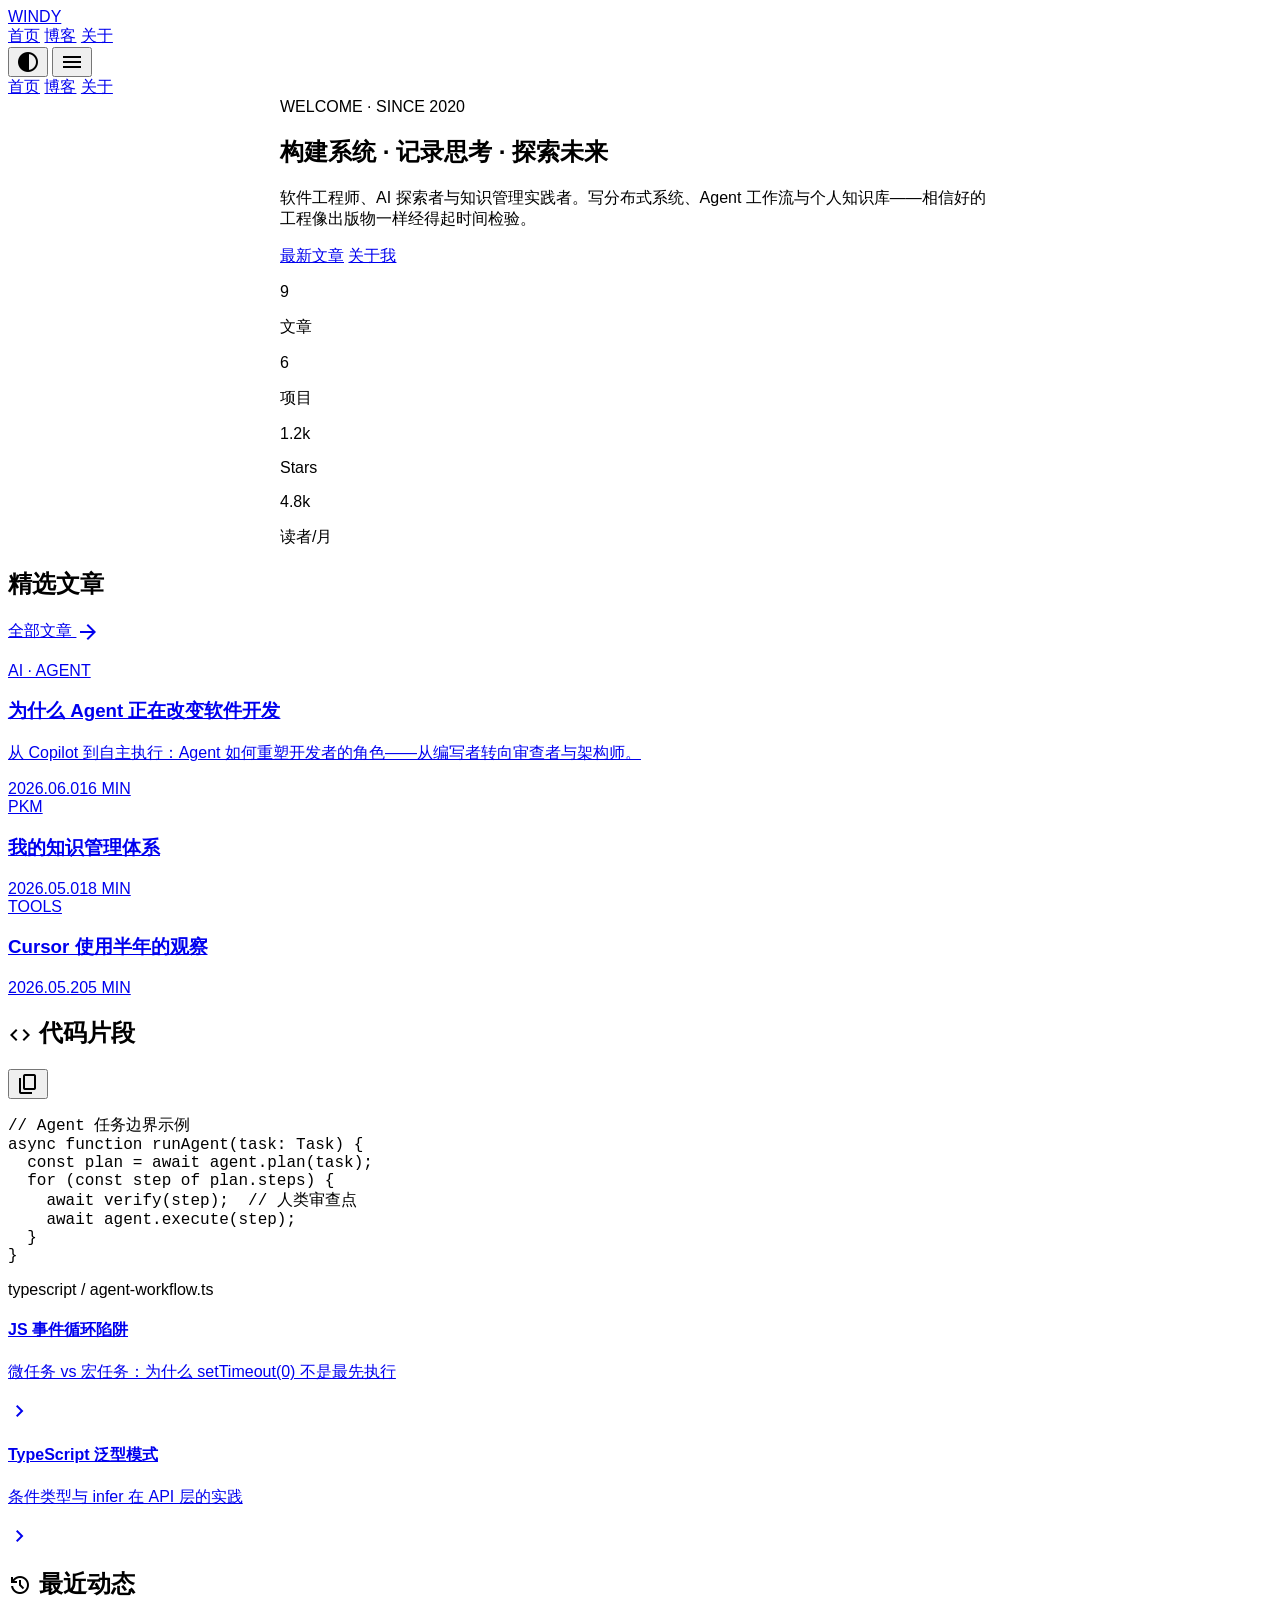
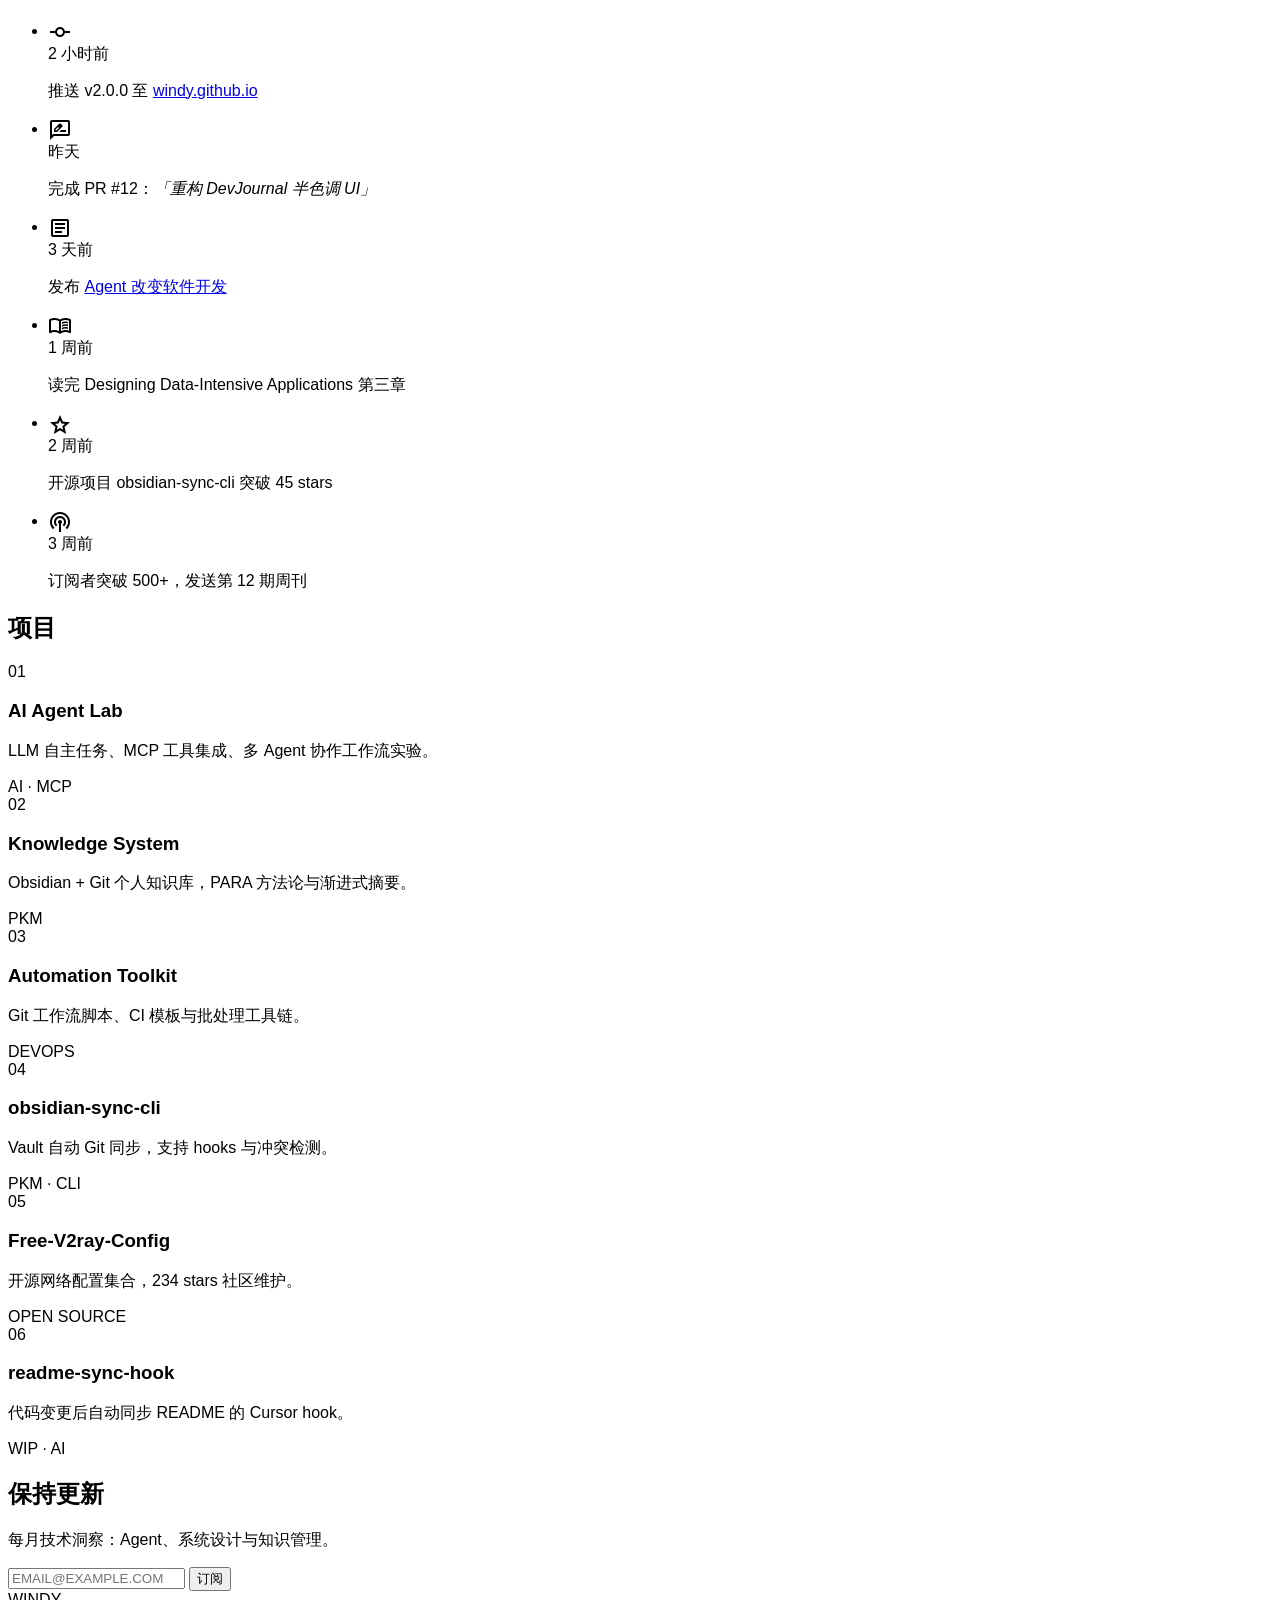
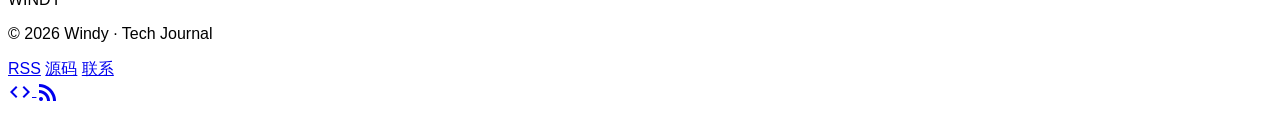
==== commit 9bd01506: "Fix tech stack shadow bug, switch to Apple fonts, align articles with prototype. Replace halftone-sh" ====
--- a/index.html
+++ b/index.html
@@ -7,7 +7,6 @@
   <title>WINDY · Tech Journal</title>
   <script src="https://cdn.tailwindcss.com?plugins=forms"></script>
   <link href="https://fonts.googleapis.com/css2?family=Material+Symbols+Outlined:wght,FILL@100..700,0..1&display=swap" rel="stylesheet" />
-  <link href="https://fonts.googleapis.com/css2?family=JetBrains+Mono:wght@400;700;800&display=swap" rel="stylesheet" />
   <link rel="stylesheet" href="css/style.css" />
   <script>
     tailwind.config = {
@@ -32,7 +31,7 @@
             'container-max': '1120px',
             'section-gap': '5rem',
           },
-          fontFamily: { mono: ['JetBrains Mono', 'monospace'] },
+          fontFamily: { sans: ['-apple-system', 'BlinkMacSystemFont', 'SF Pro Text', 'SF Pro Display', 'PingFang SC', 'Hiragino Sans GB', 'Microsoft YaHei', 'sans-serif'], mono: ['SF Mono', 'Menlo', 'Monaco', 'Consolas', 'monospace'] },
           fontSize: {
             display: ['48px', { lineHeight: '1.1', letterSpacing: '-0.04em', fontWeight: '800' }],
             'headline-lg': ['32px', { lineHeight: '1.2', letterSpacing: '-0.02em', fontWeight: '700' }],
@@ -46,7 +45,7 @@
     };
   </script>
 </head>
-<body class="bg-background text-on-background font-mono selection:bg-primary selection:text-on-primary">
+<body class="bg-background text-on-background selection:bg-primary selection:text-on-primary">
 
 <header class="fixed top-0 w-full z-50 bg-surface border-b-4 border-outline transition-all duration-200" data-header>
   <nav class="flex justify-between items-center h-16 px-gutter max-w-container-max mx-auto">
@@ -86,6 +85,12 @@
       <div class="flex flex-wrap gap-stack-md">
         <a href="blog/agents-changing-dev.html" class="bg-primary text-on-primary px-6 py-3 font-bold uppercase border-2 border-primary hover:bg-surface hover:text-on-surface transition-colors">最新文章</a>
         <a href="about.html" class="border-2 border-outline px-6 py-3 font-bold uppercase hover:bg-primary hover:text-on-primary transition-colors">关于我</a>
+      </div>
+      <div class="grid grid-cols-2 md:grid-cols-4 gap-4 mt-stack-lg relative z-10">
+        <div class="border-2 border-outline p-3 bg-surface text-center"><p class="text-2xl font-black">9</p><p class="text-[10px] font-bold uppercase">文章</p></div>
+        <div class="border-2 border-outline p-3 bg-surface text-center"><p class="text-2xl font-black">6</p><p class="text-[10px] font-bold uppercase">项目</p></div>
+        <div class="border-2 border-outline p-3 bg-surface text-center"><p class="text-2xl font-black">1.2k</p><p class="text-[10px] font-bold uppercase">Stars</p></div>
+        <div class="border-2 border-outline p-3 bg-surface text-center"><p class="text-2xl font-black">4.8k</p><p class="text-[10px] font-bold uppercase">读者/月</p></div>
       </div>
     </div>
   </section>
@@ -229,10 +234,34 @@
               <div class="w-8 h-8 border-2 border-outline bg-surface flex items-center justify-center">
                 <span class="material-symbols-outlined text-[18px]">menu_book</span>
               </div>
-            </div>
-            <div>
+              <div class="w-1 flex-1 bg-outline mt-2 min-h-[2rem]"></div>
+            </div>
+            <div class="pb-stack-md">
               <span class="font-bold text-[11px] bg-outline text-surface px-1">1 周前</span>
               <p class="text-body-md mt-1">读完 <span class="font-bold">Designing Data-Intensive Applications</span> 第三章</p>
+            </div>
+          </li>
+          <li class="flex gap-stack-md">
+            <div class="flex flex-col items-center">
+              <div class="w-8 h-8 border-2 border-outline bg-surface flex items-center justify-center">
+                <span class="material-symbols-outlined text-[18px]">star</span>
+              </div>
+              <div class="w-1 flex-1 bg-outline mt-2 min-h-[2rem]"></div>
+            </div>
+            <div class="pb-stack-md">
+              <span class="font-bold text-[11px] bg-outline text-surface px-1">2 周前</span>
+              <p class="text-body-md mt-1">开源项目 <span class="font-bold">obsidian-sync-cli</span> 突破 45 stars</p>
+            </div>
+          </li>
+          <li class="flex gap-stack-md">
+            <div class="flex flex-col items-center">
+              <div class="w-8 h-8 border-2 border-outline bg-surface flex items-center justify-center">
+                <span class="material-symbols-outlined text-[18px]">podcasts</span>
+              </div>
+            </div>
+            <div>
+              <span class="font-bold text-[11px] bg-outline text-surface px-1">3 周前</span>
+              <p class="text-body-md mt-1">订阅者突破 <span class="bg-black text-white px-1">500+</span>，发送第 12 期周刊</p>
             </div>
           </li>
         </ul>
@@ -261,6 +290,24 @@
         <h3 class="font-bold text-lg mt-2 uppercase">Automation Toolkit</h3>
         <p class="text-sm mt-2">Git 工作流脚本、CI 模板与批处理工具链。</p>
         <span class="text-[10px] font-bold mt-4 inline-block border border-outline px-2 py-0.5">DEVOPS</span>
+      </article>
+      <article class="border-4 border-outline p-stack-md hover:shadow-[8px_8px_0_0_#000] transition-shadow">
+        <span class="text-[10px] font-bold bg-primary text-on-primary px-2 py-0.5">04</span>
+        <h3 class="font-bold text-lg mt-2 uppercase">obsidian-sync-cli</h3>
+        <p class="text-sm mt-2">Vault 自动 Git 同步，支持 hooks 与冲突检测。</p>
+        <span class="text-[10px] font-bold mt-4 inline-block border border-outline px-2 py-0.5">PKM · CLI</span>
+      </article>
+      <article class="border-4 border-outline p-stack-md hover:shadow-[8px_8px_0_0_#000] transition-shadow">
+        <span class="text-[10px] font-bold bg-primary text-on-primary px-2 py-0.5">05</span>
+        <h3 class="font-bold text-lg mt-2 uppercase">Free-V2ray-Config</h3>
+        <p class="text-sm mt-2">开源网络配置集合，234 stars 社区维护。</p>
+        <span class="text-[10px] font-bold mt-4 inline-block border border-outline px-2 py-0.5">OPEN SOURCE</span>
+      </article>
+      <article class="border-4 border-outline p-stack-md hover:shadow-[8px_8px_0_0_#000] transition-shadow">
+        <span class="text-[10px] font-bold bg-primary text-on-primary px-2 py-0.5">06</span>
+        <h3 class="font-bold text-lg mt-2 uppercase">readme-sync-hook</h3>
+        <p class="text-sm mt-2">代码变更后自动同步 README 的 Cursor hook。</p>
+        <span class="text-[10px] font-bold mt-4 inline-block border border-outline px-2 py-0.5">WIP · AI</span>
       </article>
     </div>
   </section>
--- a/css/style.css
+++ b/css/style.css
@@ -1,4 +1,10 @@
 /* WINDY Tech Journal — Dot-Matrix Monolith */
+
+:root {
+  --font-sans: -apple-system, BlinkMacSystemFont, "SF Pro Text", "SF Pro Display",
+    "PingFang SC", "Hiragino Sans GB", "Microsoft YaHei", sans-serif;
+  --font-mono: "SF Mono", SFMono-Regular, ui-monospace, Menlo, Monaco, Consolas, monospace;
+}
 
 .material-symbols-outlined {
   font-variation-settings: 'FILL' 0, 'wght' 400, 'GRAD' 0, 'opsz' 24;
@@ -6,13 +12,24 @@
 }
 
 body {
-  font-family: 'JetBrains Mono', monospace;
+  font-family: var(--font-sans);
+  -webkit-font-smoothing: antialiased;
+  -moz-osx-font-smoothing: grayscale;
+}
+
+.font-mono,
+code,
+pre,
+.font-code {
+  font-family: var(--font-mono);
 }
 
 /* Halftone patterns */
 .halftone-bg {
-  background-image: radial-gradient(circle, currentColor 1px, transparent 1px);
+  background-color: #ffffff;
+  background-image: radial-gradient(#000000 1px, transparent 0);
   background-size: 8px 8px;
+  opacity: 0.1;
 }
 
 .halftone-bg-dense {
@@ -42,8 +59,11 @@
   pointer-events: none;
 }
 
+/* Fixed: isolate stacking so shadow doesn't bleed into siblings */
 .halftone-shadow {
   position: relative;
+  isolation: isolate;
+  z-index: 0;
 }
 
 .halftone-shadow::after {
@@ -57,6 +77,7 @@
   background-image: radial-gradient(circle, #000 1px, transparent 1.5px);
   background-size: 4px 4px;
   border: 2px solid #000;
+  pointer-events: none;
 }
 
 .reading-track {
@@ -95,6 +116,12 @@
   background-color: #fff;
 }
 
+.tech-card {
+  border: 3px solid #000;
+  background-color: #fff;
+  box-shadow: 6px 6px 0 0 #000;
+}
+
 ::selection {
   background: #000000;
   color: #ffffff;
@@ -119,27 +146,40 @@
 html.dark header, html.dark nav { background-color: #111 !important; border-color: #f0f0f0 !important; }
 html.dark .article-card { background-color: #111; }
 html.dark .article-card:hover { box-shadow: 8px 8px 0px 0px #f0f0f0; }
-
-/* Blog prose */
+html.dark .tech-card, html.dark .retro-card { background-color: #111; }
+
+/* Article prose — aligned with article_detail.html */
+.prose-blog > p:first-child {
+  font-size: 1.125rem;
+  line-height: 1.6;
+  font-weight: 700;
+  margin-bottom: 2.5rem;
+}
+
 .prose-blog h2 {
-  font-size: 1.25rem;
+  font-size: 1.5rem;
   font-weight: 700;
   text-transform: uppercase;
   background: #000;
   color: #fff;
   display: inline-block;
   padding: 0.25rem 1rem;
-  margin-top: 3rem;
+  margin-top: 4rem;
   margin-bottom: 1.5rem;
 }
 
+.prose-blog h2:first-of-type {
+  margin-top: 0;
+}
+
 .prose-blog p {
-  margin-bottom: 1.5rem;
-  line-height: 1.7;
+  margin-bottom: 2rem;
+  line-height: 1.5;
+  font-size: 1rem;
 }
 
 .prose-blog ul, .prose-blog ol {
-  margin-bottom: 1.5rem;
+  margin-bottom: 2rem;
   padding-left: 1.5rem;
 }
 
@@ -151,11 +191,17 @@
 .prose-blog blockquote {
   border: 4px solid #000;
   padding: 2rem;
-  margin: 2rem 0;
+  margin: 3rem 0;
   font-style: italic;
-  font-weight: 700;
-  font-size: 1.125rem;
+  font-weight: 800;
+  font-size: 1.25rem;
+  line-height: 1.3;
+  background: #fff;
   box-shadow: 6px 6px 0 0 #000;
+}
+
+.prose-blog blockquote.stippled-box::before {
+  opacity: 0.04;
 }
 
 .prose-blog code {
@@ -163,24 +209,47 @@
   color: #fff;
   padding: 0.1em 0.4em;
   font-size: 0.875em;
+  font-family: var(--font-mono);
 }
 
 .prose-blog pre {
-  background: #000;
-  color: #fff;
-  padding: 1.5rem;
-  overflow-x: auto;
-  border: 4px solid #000;
-  margin: 1.5rem 0;
-  font-size: 0.875rem;
-  line-height: 1.5;
+  margin: 0;
 }
 
 .prose-blog pre code {
   background: transparent;
   padding: 0;
+  color: inherit;
 }
 
 .prose-blog strong {
   font-weight: 700;
 }
+
+.prose-blog table {
+  width: 100%;
+  border: 4px solid #000;
+  border-collapse: collapse;
+  margin-bottom: 2.5rem;
+}
+
+.prose-blog th {
+  background: #000;
+  color: #fff;
+  padding: 1rem;
+  font-weight: 800;
+  text-transform: uppercase;
+  font-size: 0.75rem;
+  border-right: 1px solid #fff;
+}
+
+.prose-blog td {
+  padding: 1rem;
+  font-weight: 700;
+  border-bottom: 2px solid #000;
+  border-right: 2px solid #000;
+}
+
+.prose-blog tr td:first-child {
+  background: rgba(0, 0, 0, 0.05);
+}
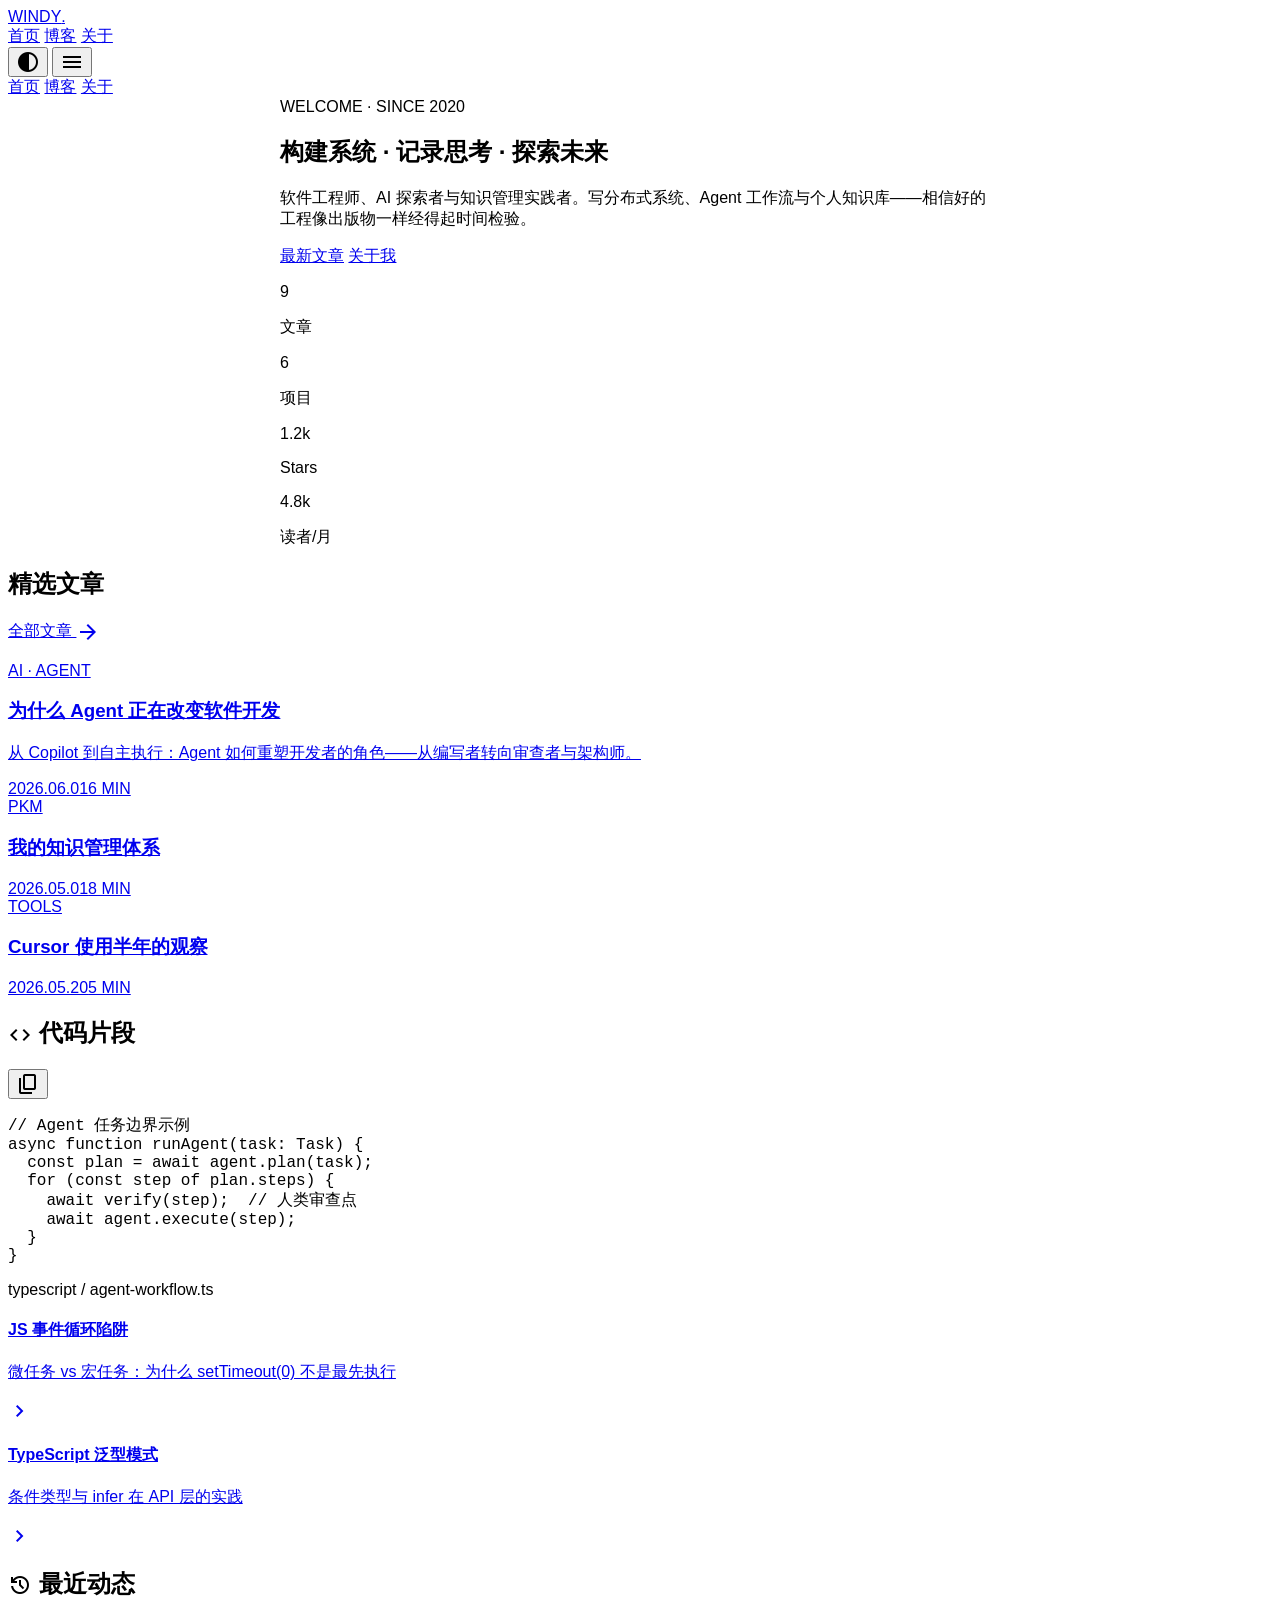
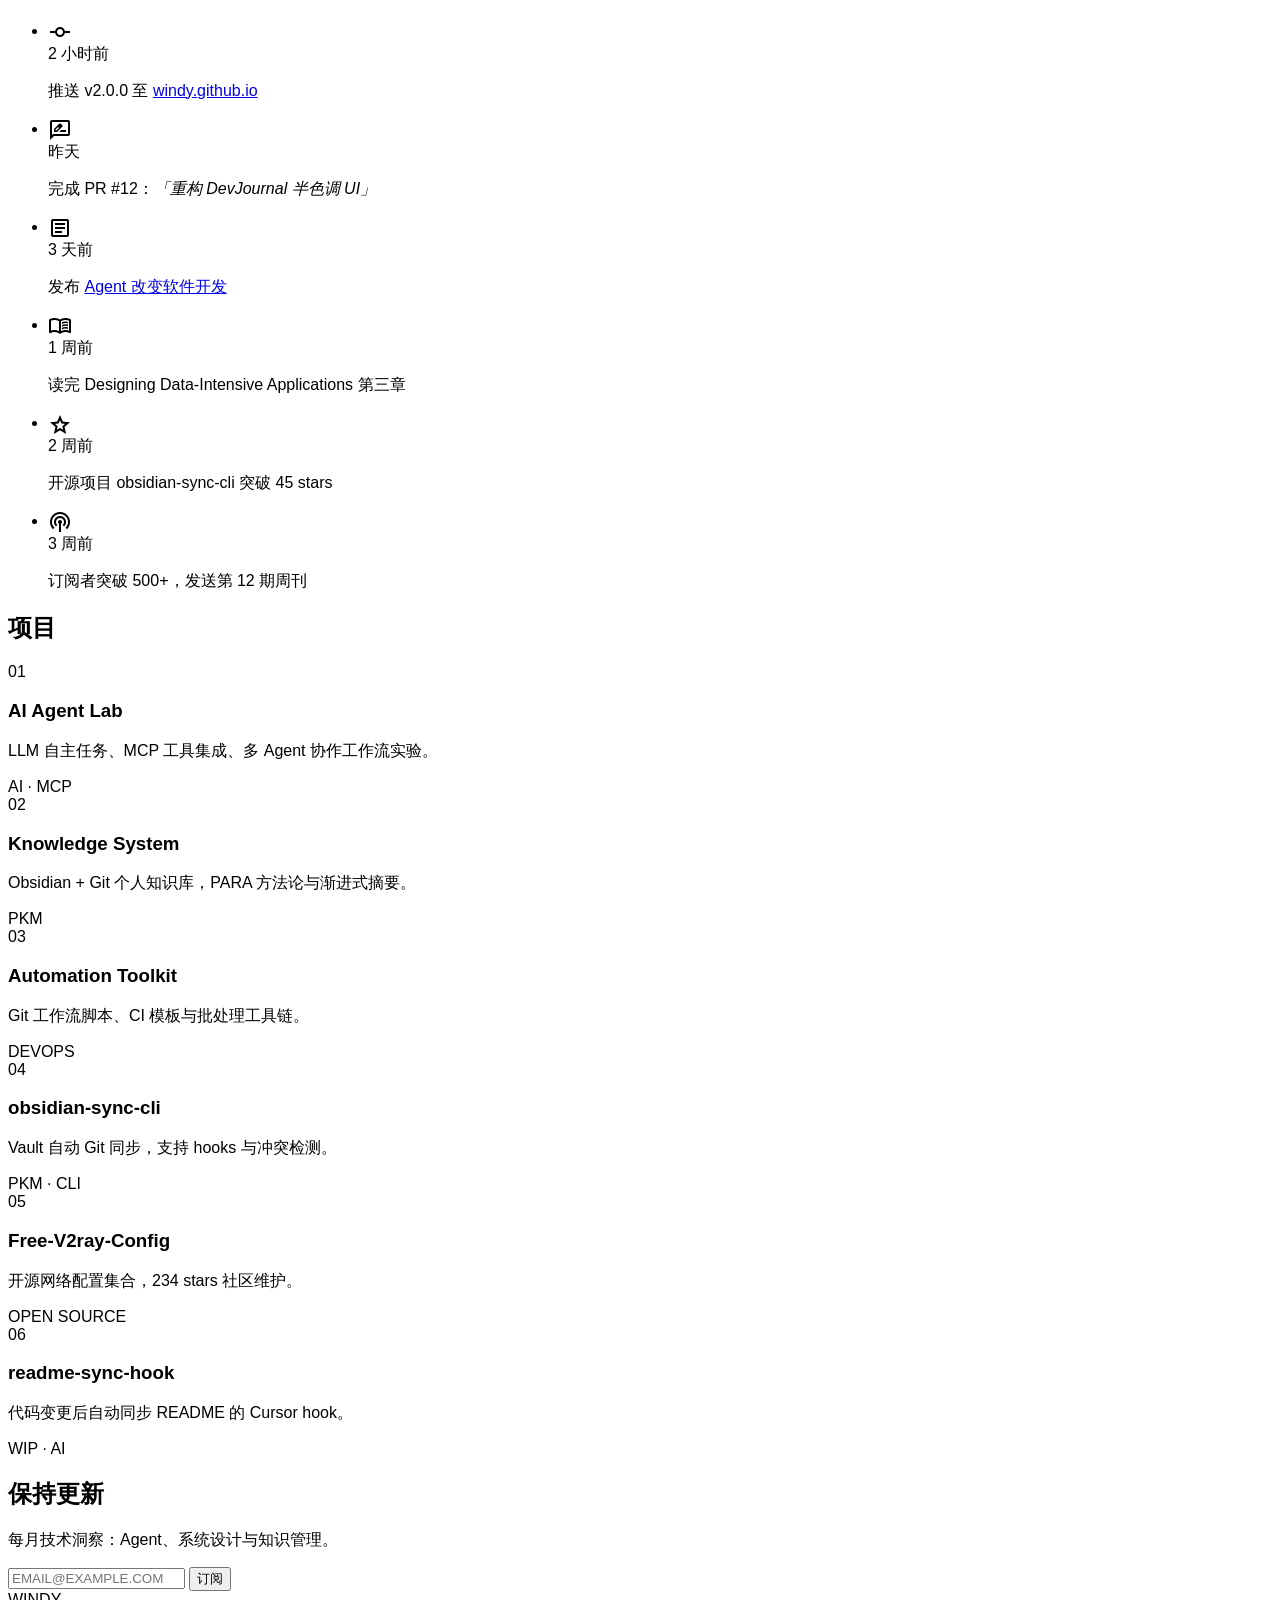
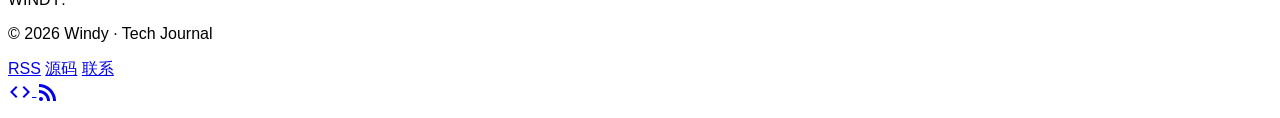
==== commit 2496a2b8: "Rebrand to WINDY. and fix about page text overlap. Wrap about hero in solid white panel, soften half" ====
--- a/index.html
+++ b/index.html
@@ -49,7 +49,7 @@
 
 <header class="fixed top-0 w-full z-50 bg-surface border-b-4 border-outline transition-all duration-200" data-header>
   <nav class="flex justify-between items-center h-16 px-gutter max-w-container-max mx-auto">
-    <a href="index.html" class="text-headline-md font-extrabold uppercase tracking-tighter">WINDY</a>
+    <a href="index.html" class="text-headline-md font-extrabold uppercase tracking-tighter">WINDY<span class="brand-dot">.</span></a>
     <div class="hidden md:flex items-center gap-8">
       <a class="text-label-caps border-b-4 border-primary pb-1" href="index.html">首页</a>
       <a class="text-label-caps hover:bg-primary hover:text-on-primary px-2 py-1 transition-colors" href="blog.html">博客</a>
@@ -329,7 +329,7 @@
 <footer class="bg-surface w-full py-stack-lg border-t-4 border-outline">
   <div class="flex flex-col md:flex-row justify-between items-center gap-stack-md px-gutter max-w-container-max mx-auto">
     <div>
-      <div class="text-headline-md font-extrabold uppercase">WINDY</div>
+      <div class="text-headline-md font-extrabold uppercase">WINDY<span class="brand-dot">.</span></div>
       <p class="text-[12px] font-bold mt-2 uppercase">© 2026 Windy · Tech Journal</p>
     </div>
     <div class="flex gap-stack-lg flex-wrap justify-center">
--- a/css/style.css
+++ b/css/style.css
@@ -38,9 +38,20 @@
 }
 
 .halftone-page {
+  background-color: #f9f9f9;
+  background-image: radial-gradient(#d1d1d1 1px, transparent 0);
+  background-size: 20px 20px;
+}
+
+/* 点阵页上的正文面板：避免背景与文字重叠 */
+.solid-panel {
   background-color: #ffffff;
-  background-image: radial-gradient(#000 1px, transparent 0);
-  background-size: 20px 20px;
+  position: relative;
+  z-index: 1;
+}
+
+.brand-dot {
+  letter-spacing: -0.05em;
 }
 
 .stippled-box {
@@ -147,6 +158,8 @@
 html.dark .article-card { background-color: #111; }
 html.dark .article-card:hover { box-shadow: 8px 8px 0px 0px #f0f0f0; }
 html.dark .tech-card, html.dark .retro-card { background-color: #111; }
+html.dark .solid-panel { background-color: #111; }
+html.dark .halftone-page { background-color: #0a0a0a; background-image: radial-gradient(#333 1px, transparent 0); }
 
 /* Article prose — aligned with article_detail.html */
 .prose-blog > p:first-child {
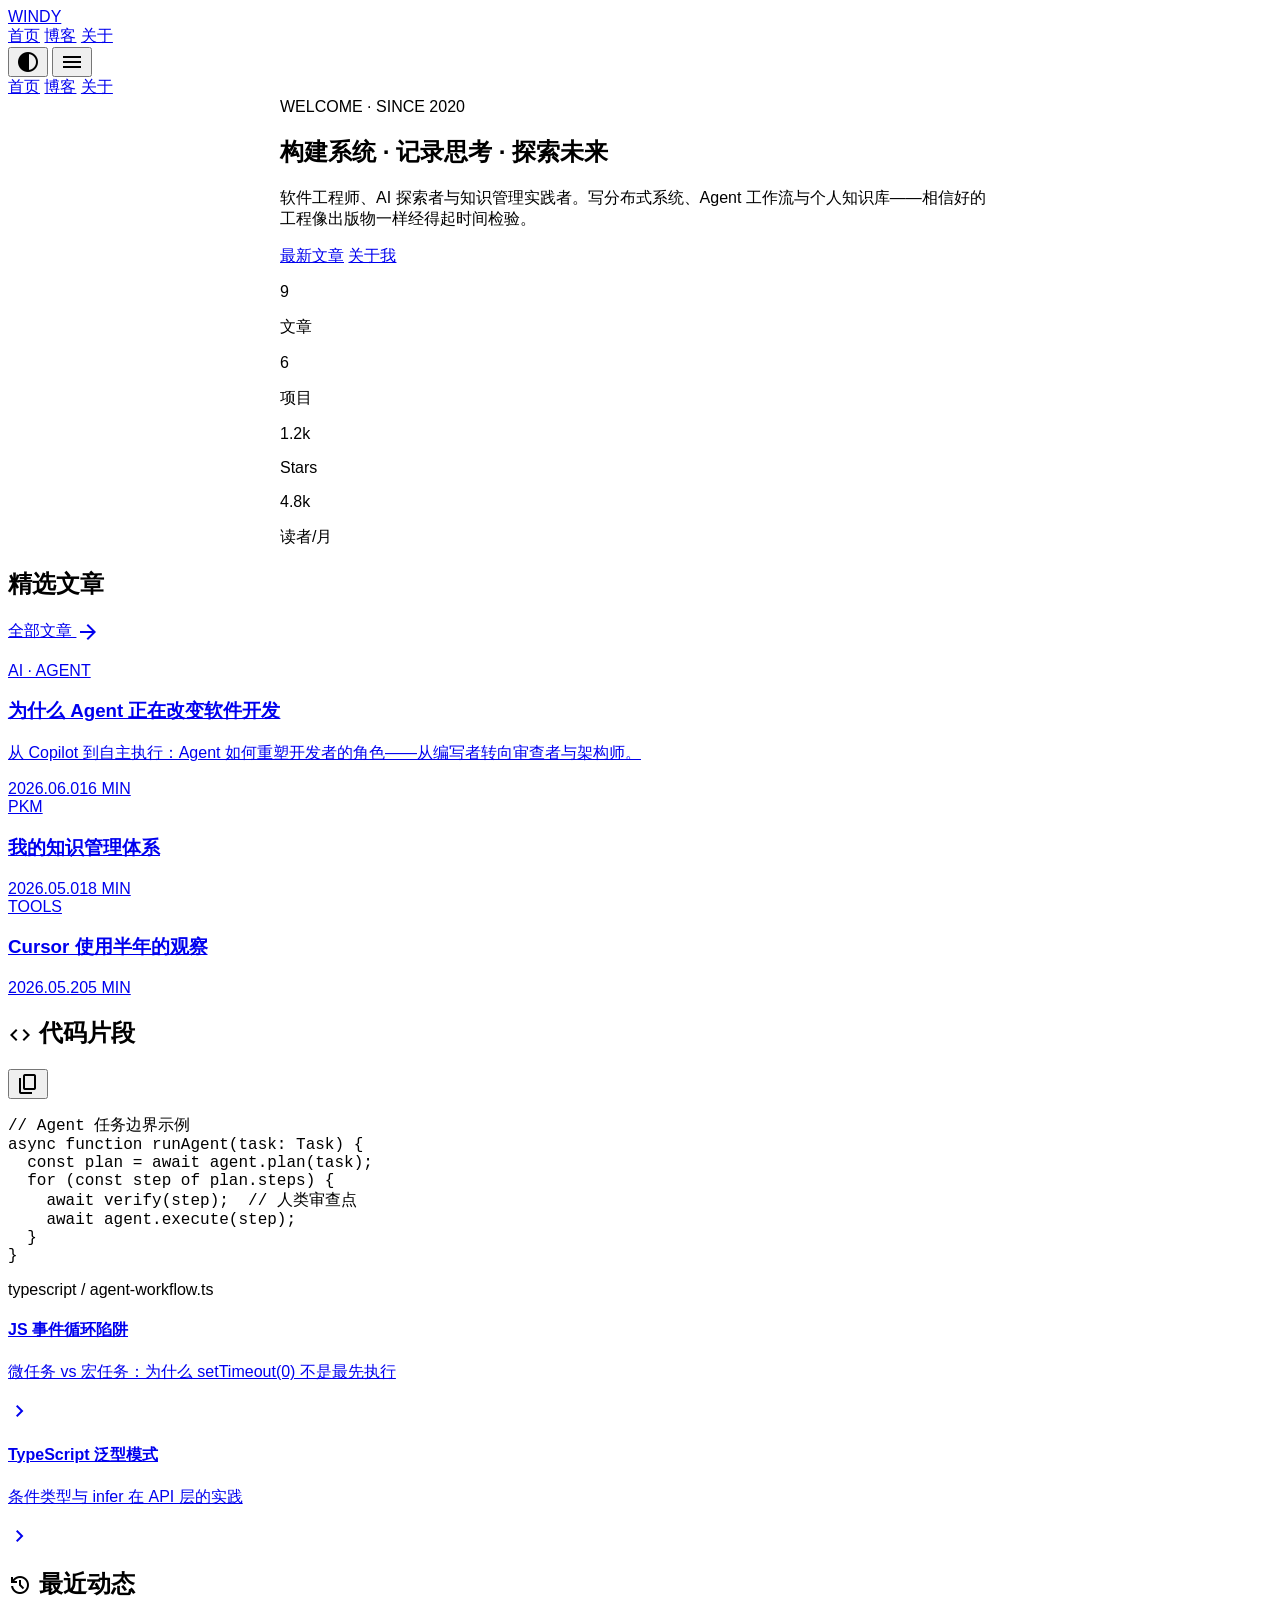
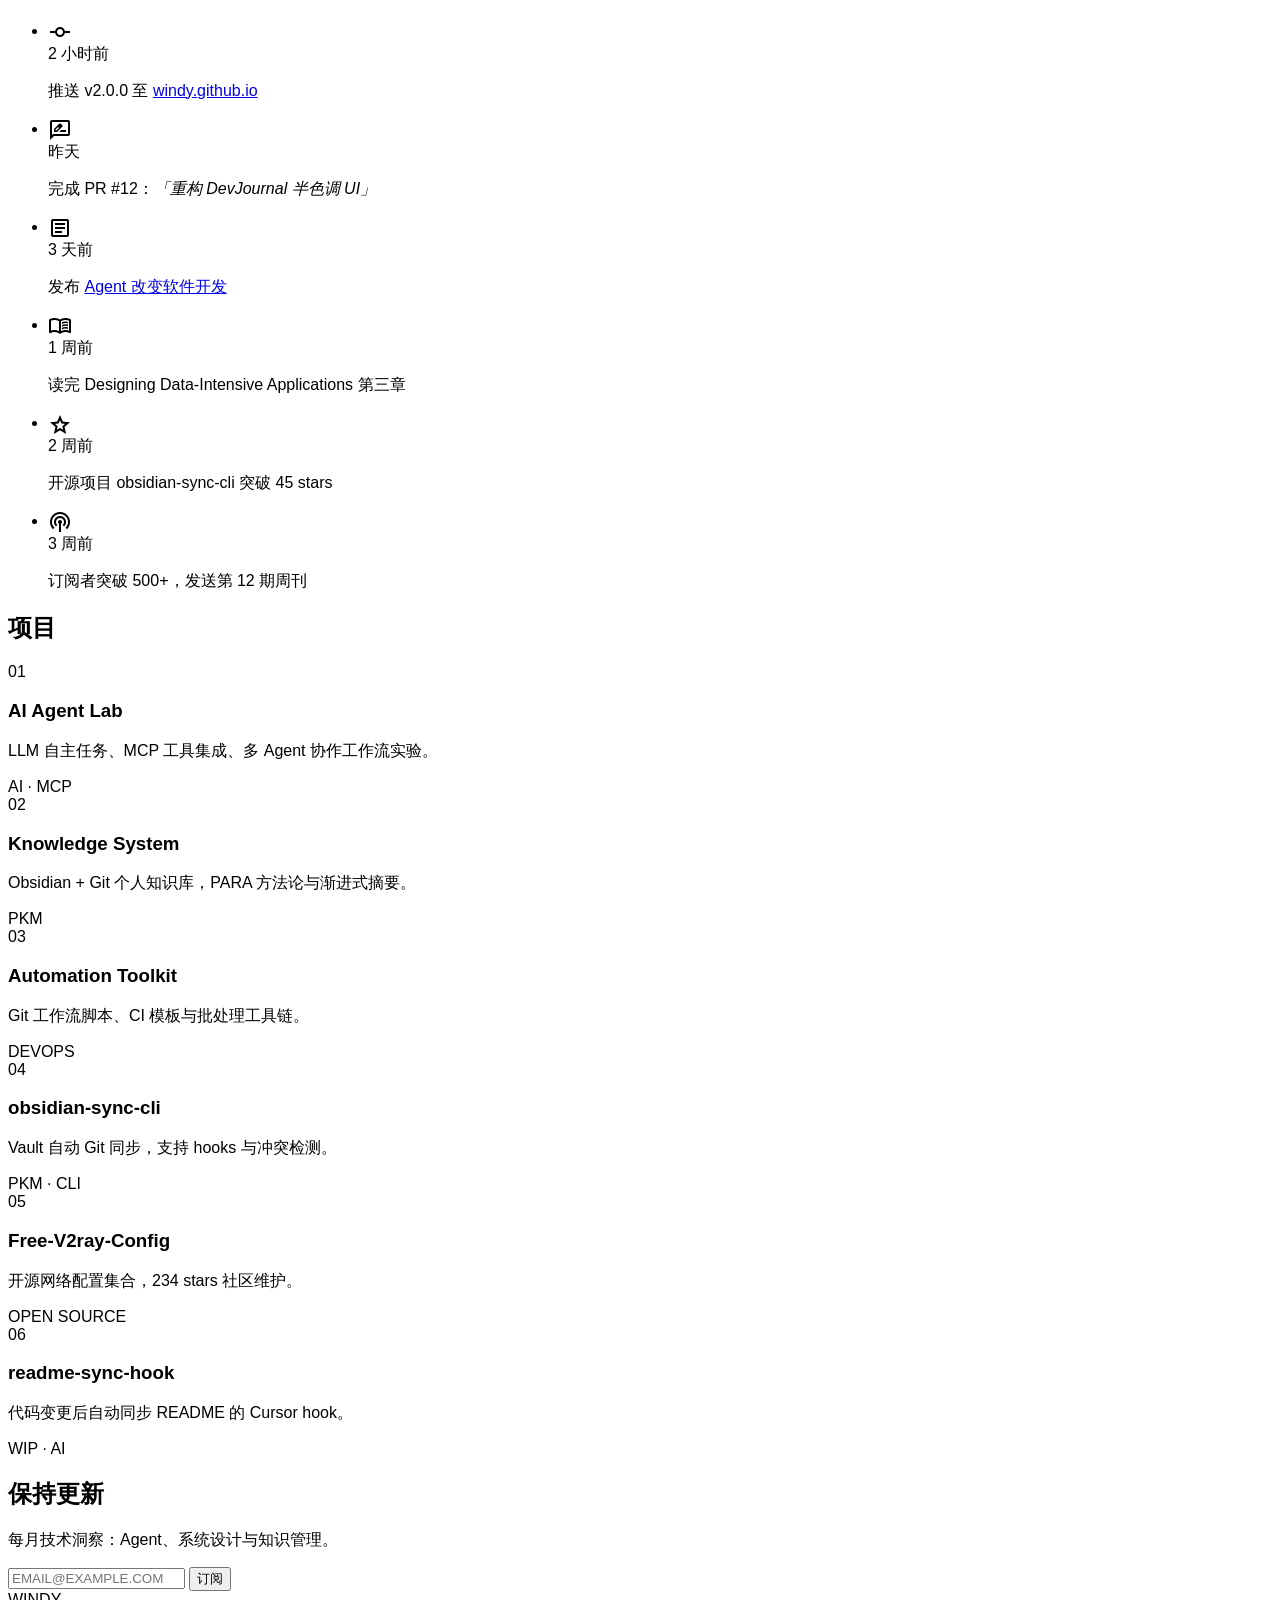
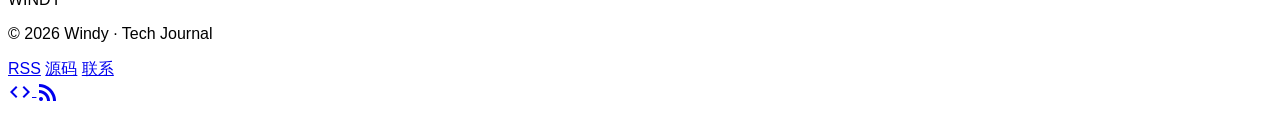
==== commit 91d91af8: "Revert "Rebrand to WINDY. and fix about page text overlap." This reverts commit 2496a2b83632018cd8e5" ====
--- a/index.html
+++ b/index.html
@@ -49,7 +49,7 @@
 
 <header class="fixed top-0 w-full z-50 bg-surface border-b-4 border-outline transition-all duration-200" data-header>
   <nav class="flex justify-between items-center h-16 px-gutter max-w-container-max mx-auto">
-    <a href="index.html" class="text-headline-md font-extrabold uppercase tracking-tighter">WINDY<span class="brand-dot">.</span></a>
+    <a href="index.html" class="text-headline-md font-extrabold uppercase tracking-tighter">WINDY</a>
     <div class="hidden md:flex items-center gap-8">
       <a class="text-label-caps border-b-4 border-primary pb-1" href="index.html">首页</a>
       <a class="text-label-caps hover:bg-primary hover:text-on-primary px-2 py-1 transition-colors" href="blog.html">博客</a>
@@ -329,7 +329,7 @@
 <footer class="bg-surface w-full py-stack-lg border-t-4 border-outline">
   <div class="flex flex-col md:flex-row justify-between items-center gap-stack-md px-gutter max-w-container-max mx-auto">
     <div>
-      <div class="text-headline-md font-extrabold uppercase">WINDY<span class="brand-dot">.</span></div>
+      <div class="text-headline-md font-extrabold uppercase">WINDY</div>
       <p class="text-[12px] font-bold mt-2 uppercase">© 2026 Windy · Tech Journal</p>
     </div>
     <div class="flex gap-stack-lg flex-wrap justify-center">
--- a/css/style.css
+++ b/css/style.css
@@ -38,20 +38,9 @@
 }
 
 .halftone-page {
-  background-color: #f9f9f9;
-  background-image: radial-gradient(#d1d1d1 1px, transparent 0);
+  background-color: #ffffff;
+  background-image: radial-gradient(#000 1px, transparent 0);
   background-size: 20px 20px;
-}
-
-/* 点阵页上的正文面板：避免背景与文字重叠 */
-.solid-panel {
-  background-color: #ffffff;
-  position: relative;
-  z-index: 1;
-}
-
-.brand-dot {
-  letter-spacing: -0.05em;
 }
 
 .stippled-box {
@@ -158,8 +147,6 @@
 html.dark .article-card { background-color: #111; }
 html.dark .article-card:hover { box-shadow: 8px 8px 0px 0px #f0f0f0; }
 html.dark .tech-card, html.dark .retro-card { background-color: #111; }
-html.dark .solid-panel { background-color: #111; }
-html.dark .halftone-page { background-color: #0a0a0a; background-image: radial-gradient(#333 1px, transparent 0); }
 
 /* Article prose — aligned with article_detail.html */
 .prose-blog > p:first-child {
